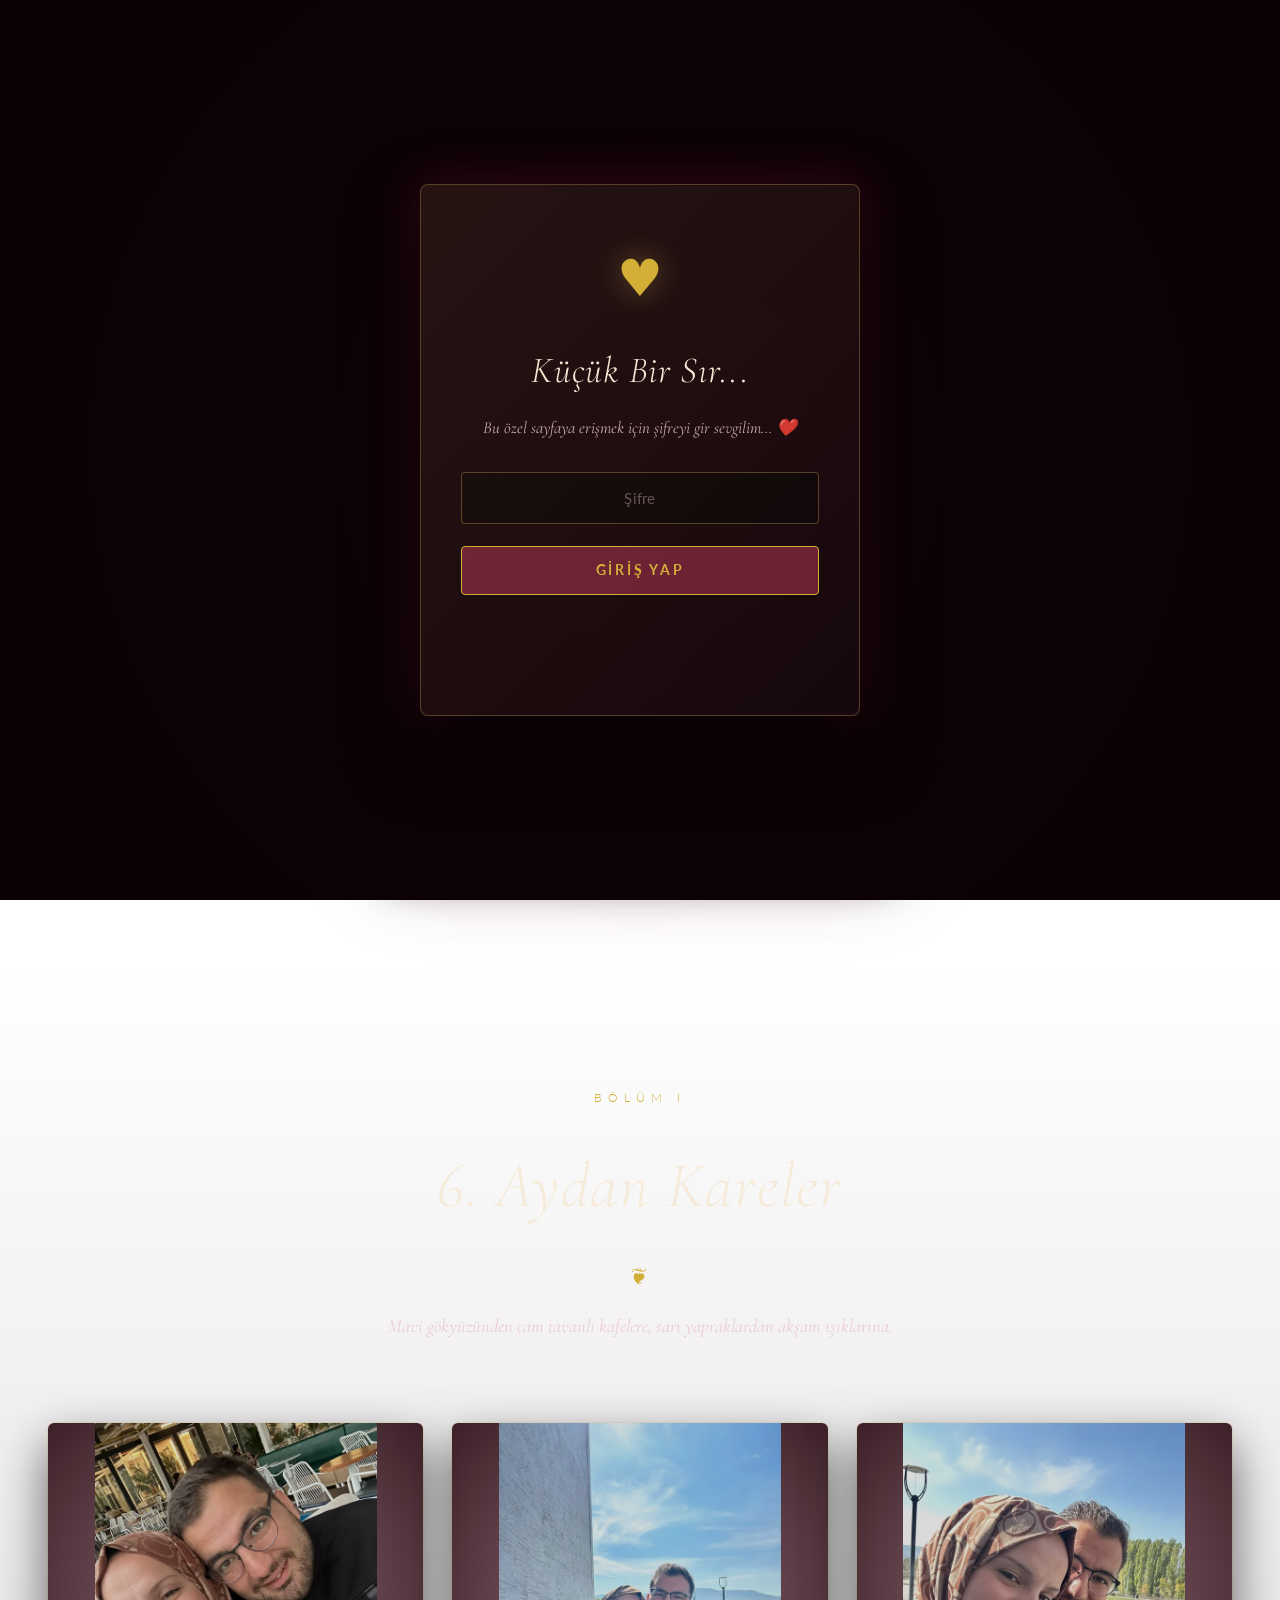
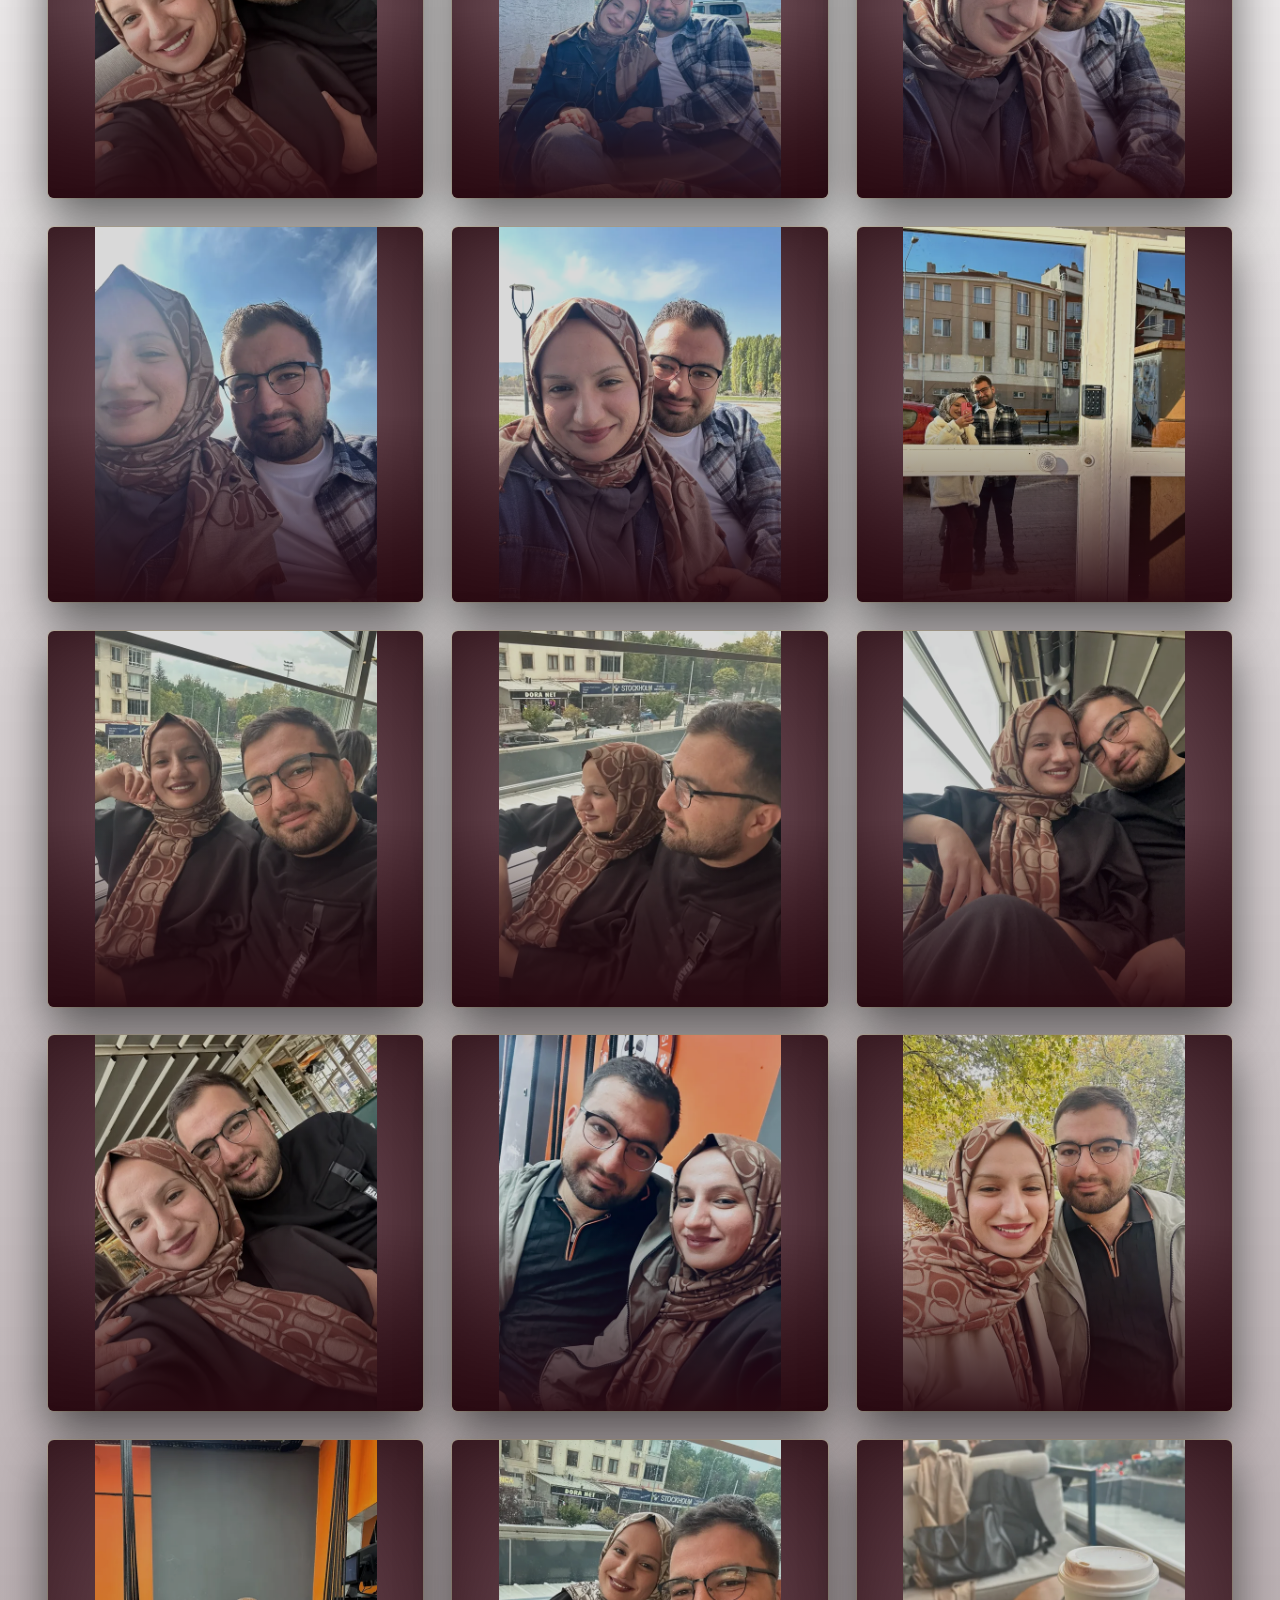
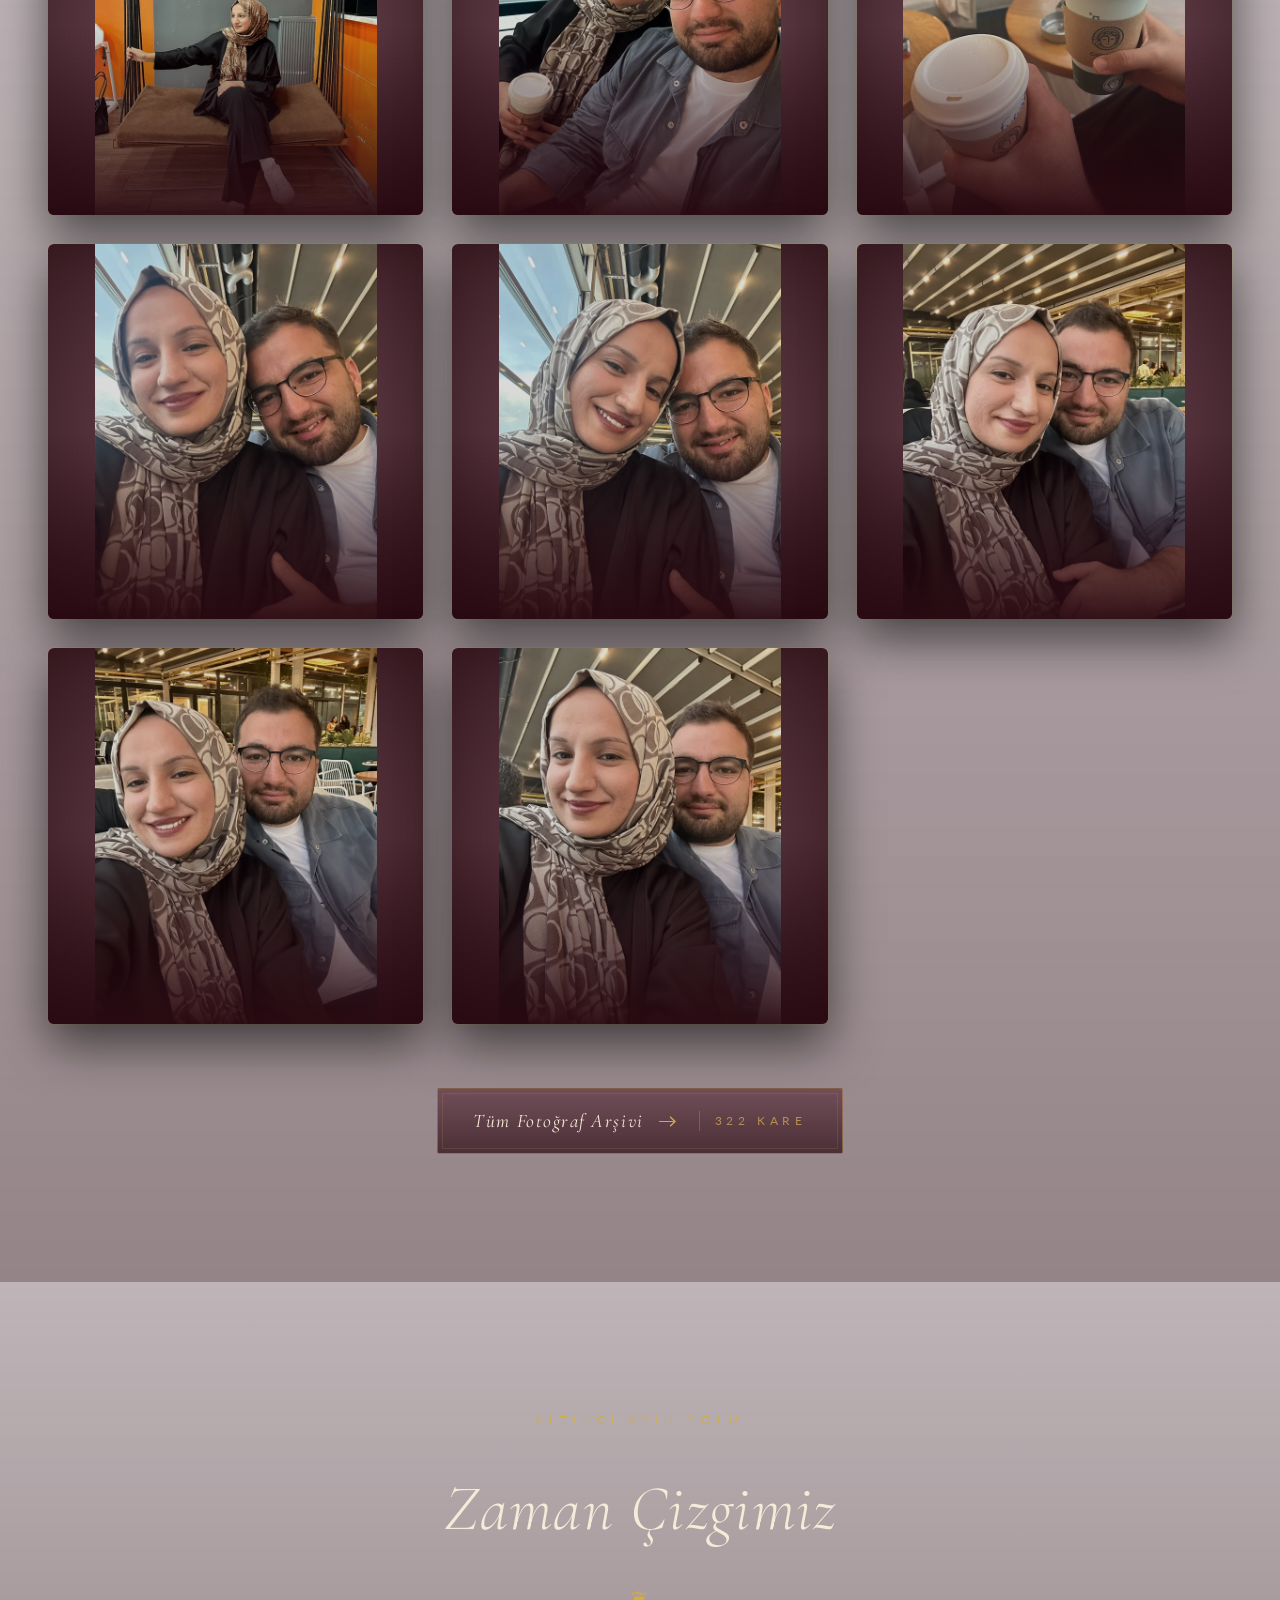
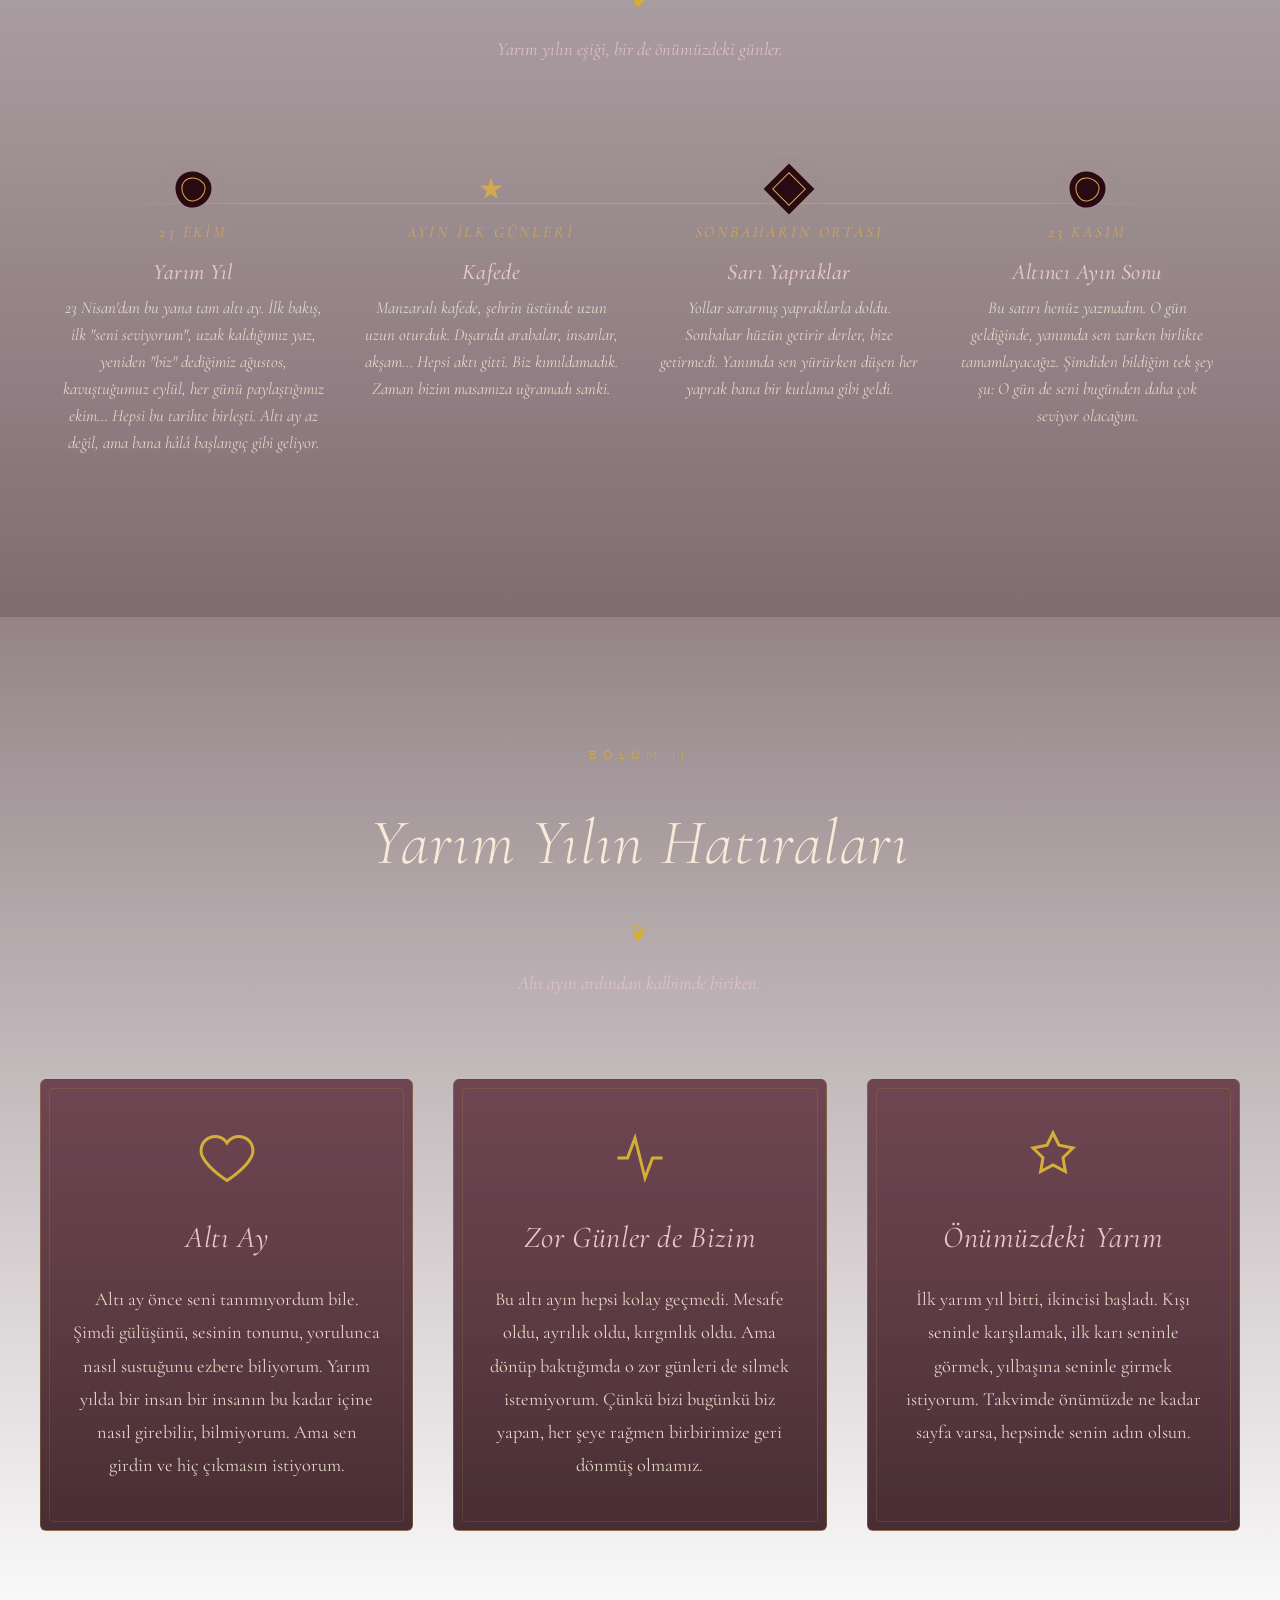
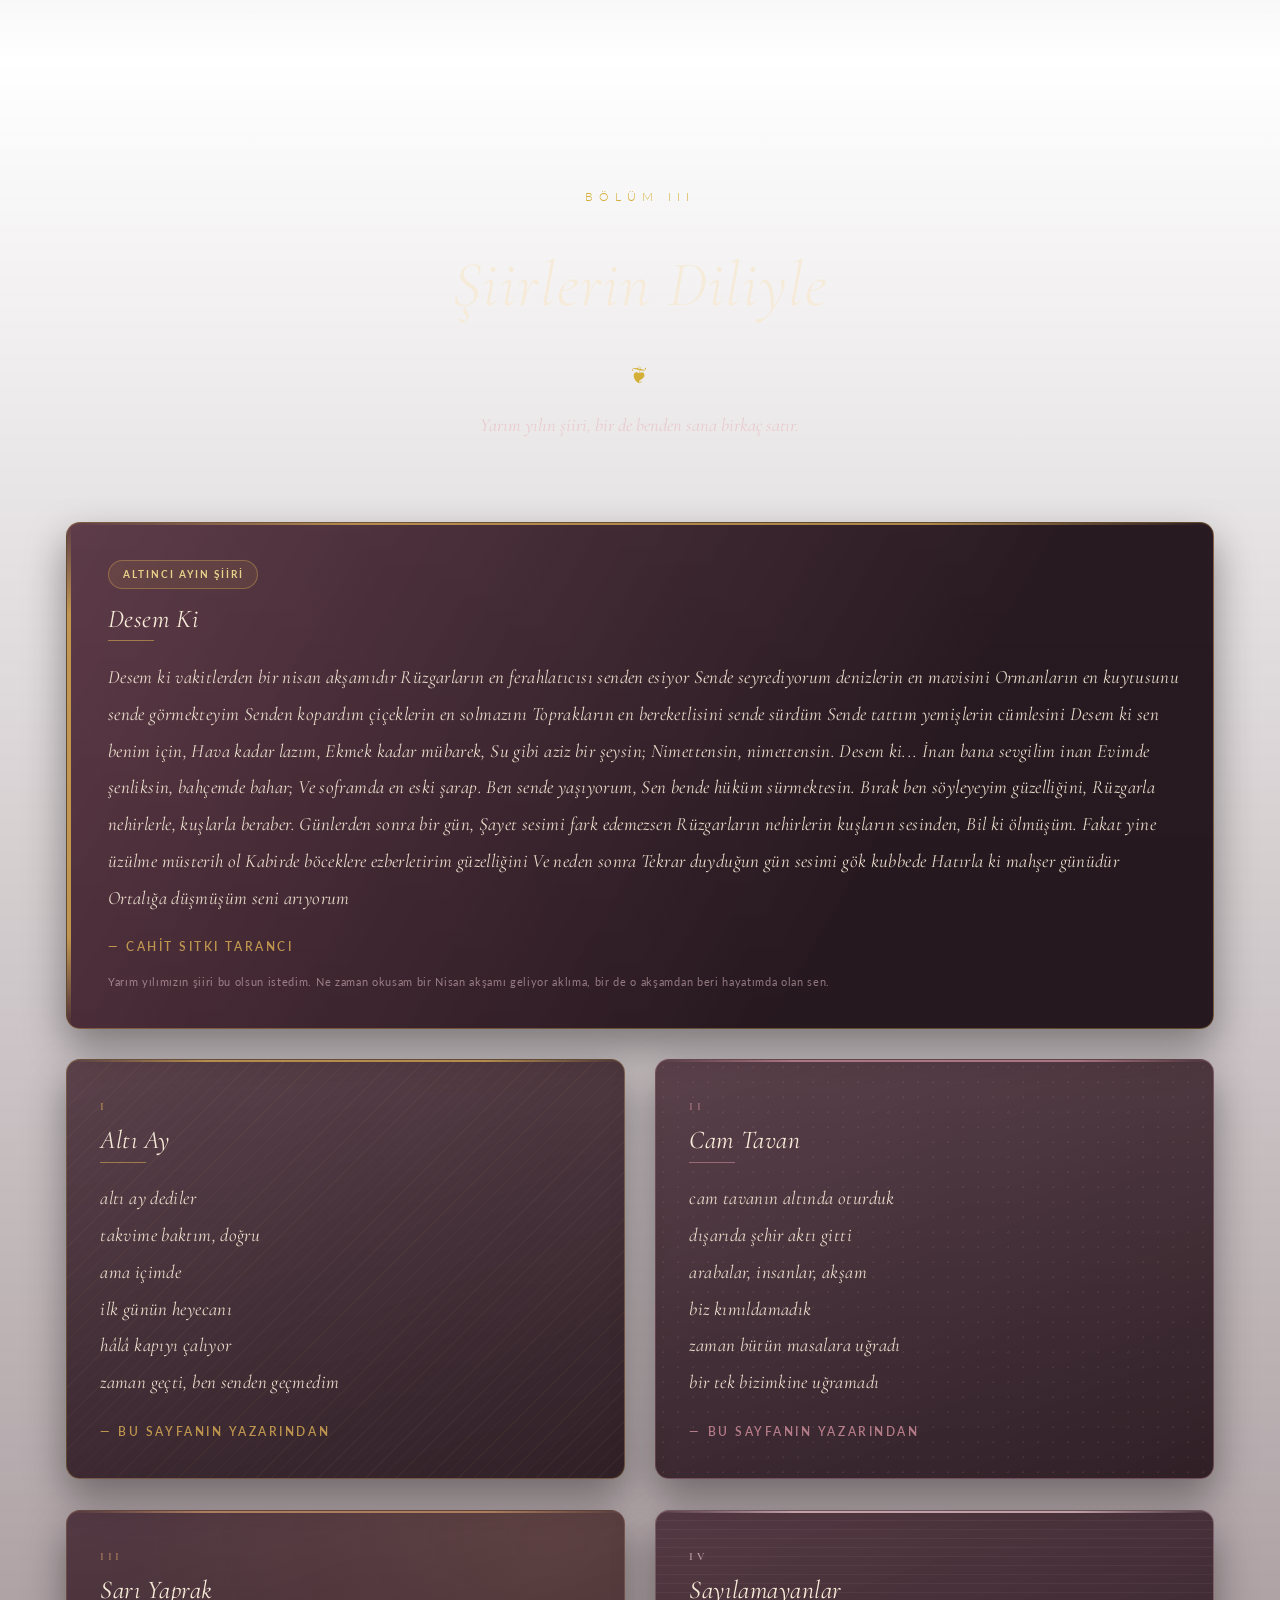
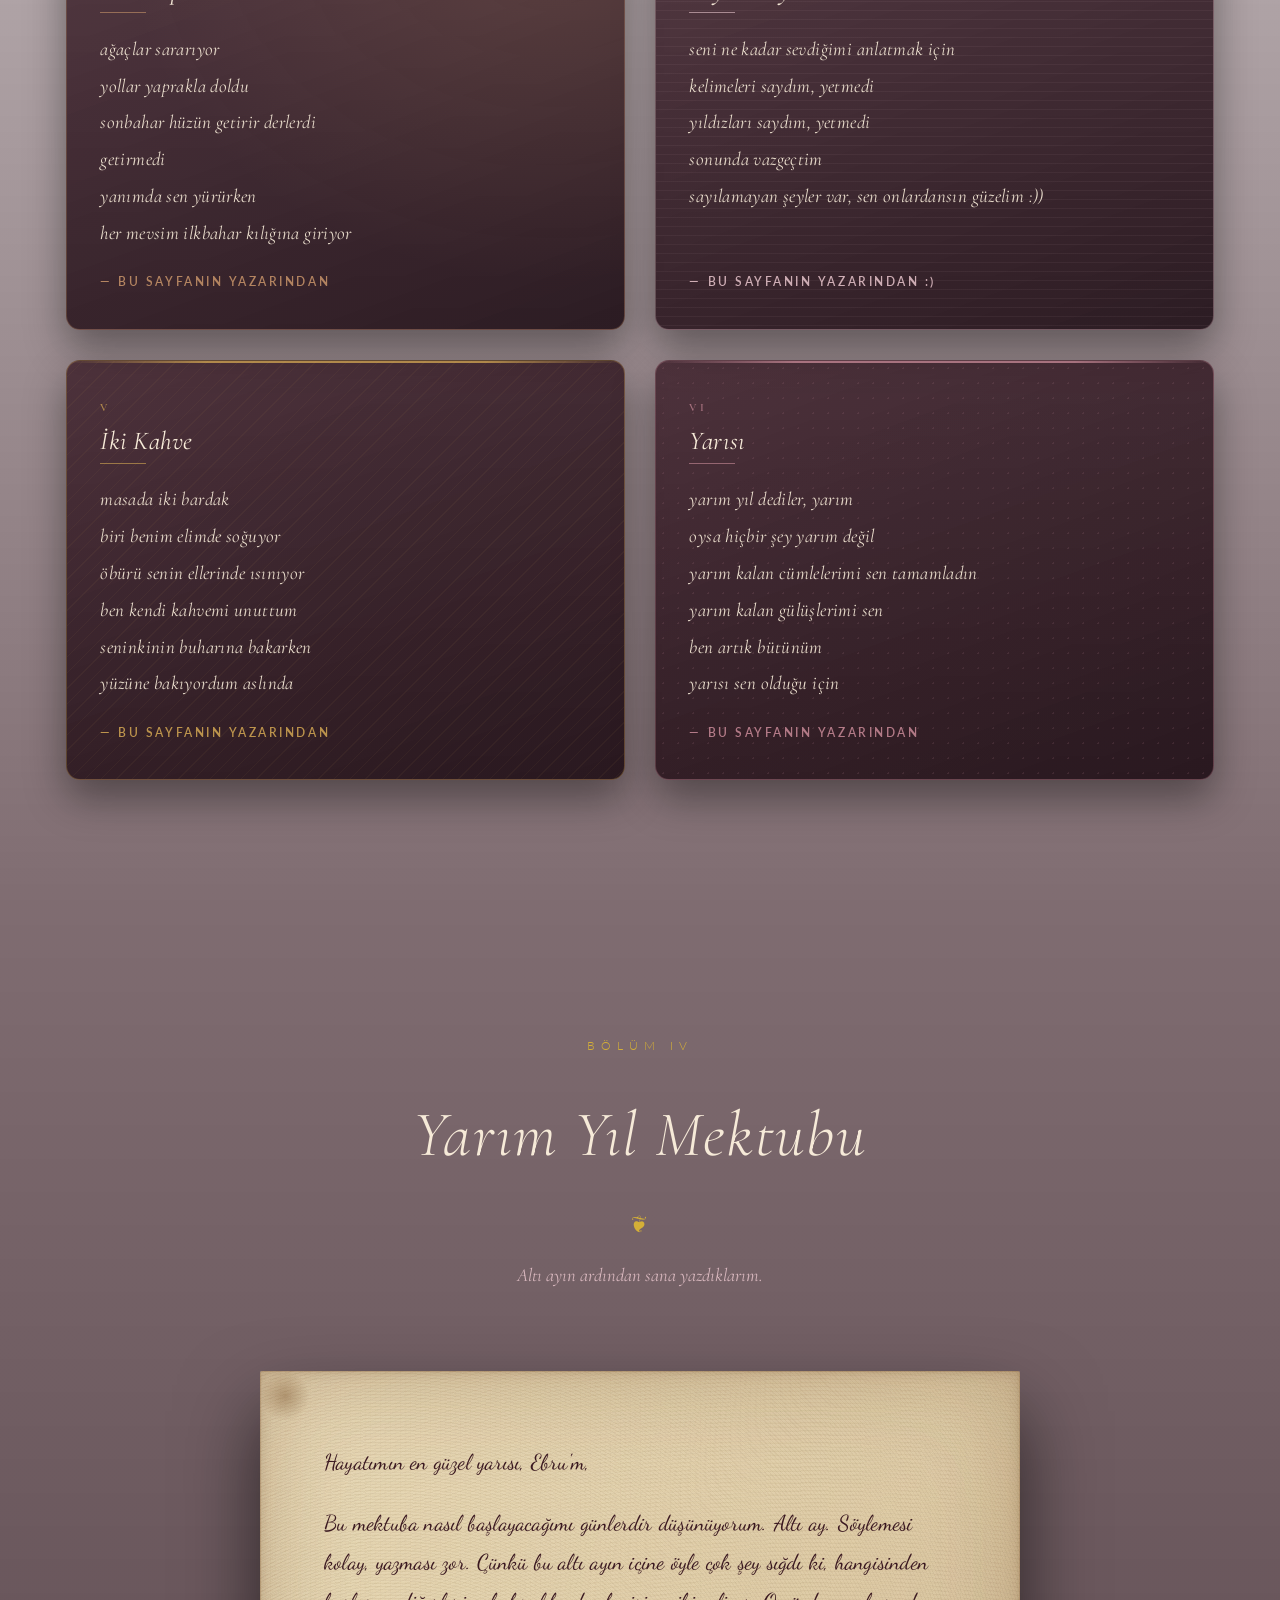
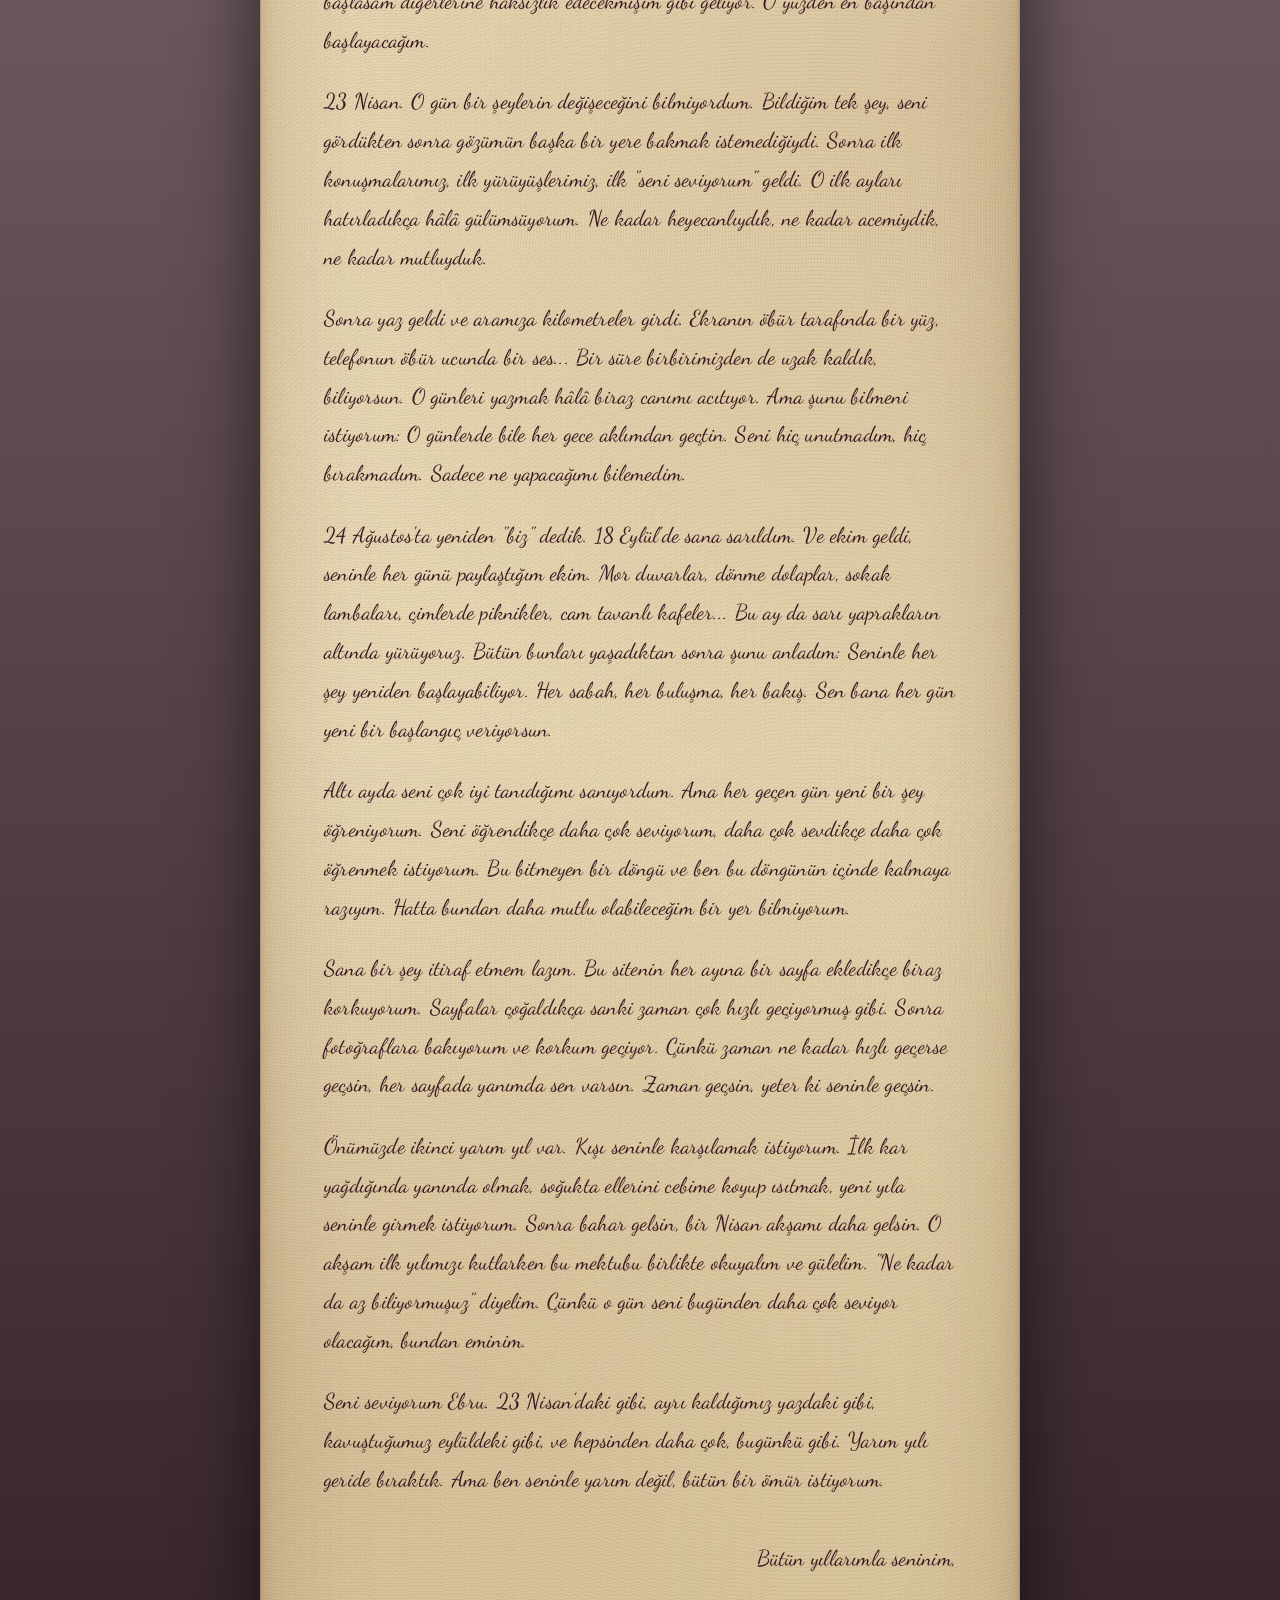
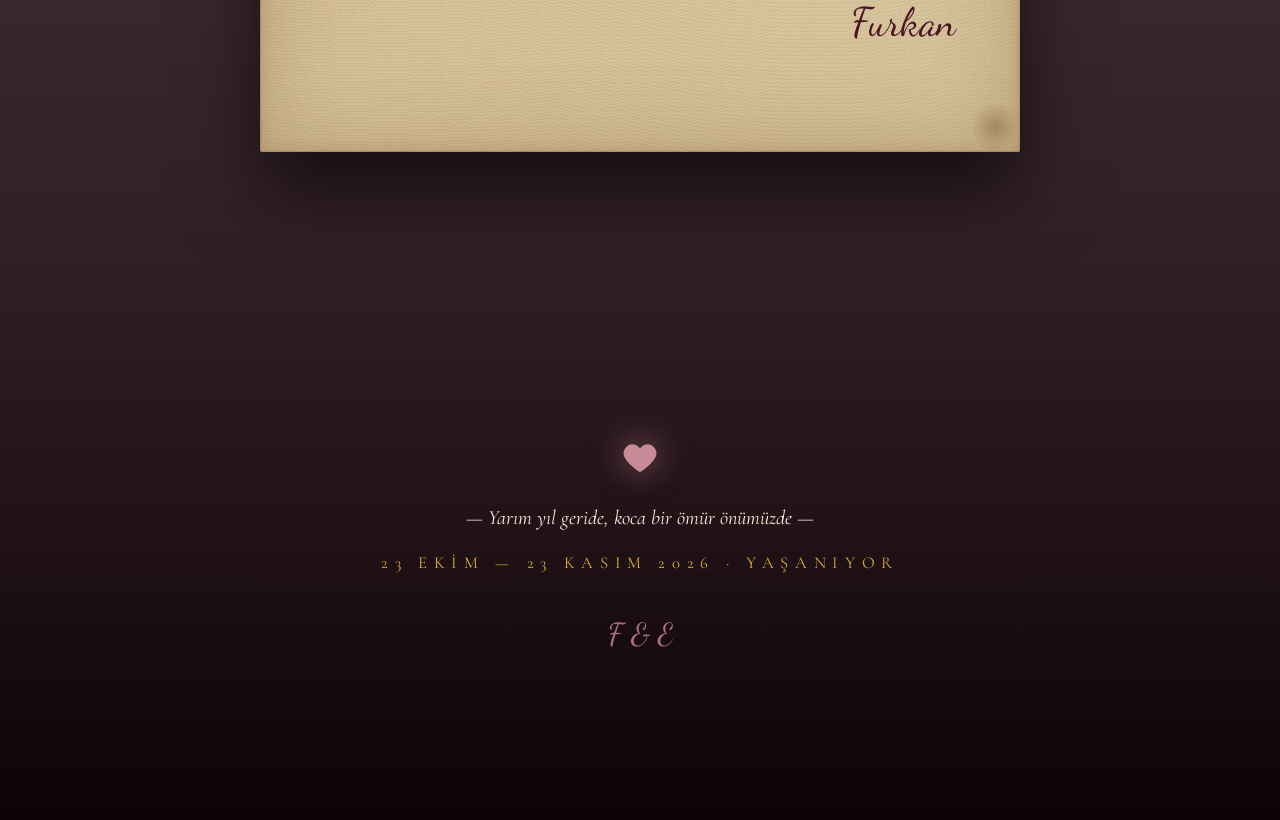
==== public/6-ay.html @ 13fffbf1 "Site guncellendi - 2026-10-25 16:05" ====
<!DOCTYPE html>
<html lang="tr">
<head>
  <meta charset="UTF-8" />
  <meta name="viewport" content="width=device-width, initial-scale=1.0, viewport-fit=cover" />
  <meta name="theme-color" content="#2a0a12" />
  <meta name="description" content="Ebru & Furkan — 6. Ay Günlüğümüz · Yarım Yıl" />
  <title>6. Ay — Ebru'ya</title>

  <meta property="og:type" content="website" />
  <meta property="og:title" content="6. Ay — Ebru için" />
  <meta property="og:description" content="23 Nisan'dan bu yana altı ay... Yarım yılımız ve altıncı ayımız." />
  <meta property="og:locale" content="tr_TR" />
  <meta property="og:site_name" content="6. Ay — Ebru'ya" />

  <link rel="icon" href="data:image/svg+xml,%3Csvg xmlns='http://www.w3.org/2000/svg' viewBox='0 0 24 24'%3E%3Cpath fill='%23c98a98' d='M12 21s-7-4.35-9.5-9A5.5 5.5 0 0 1 12 6a5.5 5.5 0 0 1 9.5 6c-2.5 4.65-9.5 9-9.5 9z'/%3E%3C/svg%3E" />

  <link rel="preconnect" href="https://fonts.googleapis.com" />
  <link rel="preconnect" href="https://fonts.gstatic.com" crossorigin />
  <link href="https://fonts.googleapis.com/css2?family=Cormorant+Garamond:ital,wght@0,300;0,400;0,500;0,600;0,700;1,300;1,400;1,500&family=Lato:wght@300;400;700&family=Dancing+Script:wght@500;700&display=swap" rel="stylesheet" />
  <link rel="stylesheet" href="style.css" />
</head>
<body>

  <!-- ============ SITE TOP NAVIGATION ============ -->
  <header class="site-header">
    <div class="site-nav-container">
      <a href="index.html" class="site-logo">
        Ebru <span class="heart-icon">♥</span> Furkan
      </a>

      <span class="site-counter" id="site-counter" hidden>
        <span class="site-counter-heart" aria-hidden="true">♥</span>
        <span class="site-counter-value"></span>
      </span>

      <nav class="site-nav" aria-label="Ana Menü">
        <a href="index.html" class="site-nav-link">Ana Sayfa</a>
        <a href="1-ay.html" class="site-nav-link">1. Ay</a>
        <a href="2-ay.html" class="site-nav-link">2. Ay</a>
        <a href="3-ay.html" class="site-nav-link">3. Ay</a>
        <a href="4-ay.html" class="site-nav-link">4. Ay</a>
        <a href="5-ay.html" class="site-nav-link">5. Ay</a>
        <a href="6-ay.html" class="site-nav-link active">6. Ay</a>
        <a href="anilar.html" class="site-nav-link badge-anilar">Anılar (322)</a>
      </nav>
    </div>
  </header>

  <!-- ============ PASSWORD ENTRY GATE ============ -->
  <div id="password-gate" class="password-gate" aria-modal="true" role="dialog">
    <div class="password-gate-bg" aria-hidden="true"></div>
    <div class="password-gate-overlay" aria-hidden="true"></div>
    <div class="password-box" id="password-box">
      <div class="password-heart">♥</div>
      <h2>Küçük Bir Sır...</h2>
      <p>Bu özel sayfaya erişmek için şifreyi gir sevgilim... ❤️</p>
      <form id="password-form" autocomplete="off">
        <input type="password" id="site-password" placeholder="Şifre" aria-label="Şifre" required />
        <button type="submit">Giriş Yap</button>
      </form>
      <p id="password-error" class="password-error" aria-live="polite"></p>
    </div>
  </div>

  <div id="heart-rain" aria-hidden="true"></div>

  <script>
    (function() {
      if (sessionStorage.getItem('ebru_auth') === 'true') {
        document.getElementById('password-gate').style.display = 'none';
      } else {
        document.body.classList.add('is-locked');
      }
    })();
  </script>

  <!-- ============ PAGE LOADER ============ -->
  <div id="loader" class="loader" role="status" aria-live="polite" aria-label="Sayfa yükleniyor">
    <svg class="loader-rose" viewBox="0 0 120 120" aria-hidden="true">
      <path class="loader-path loader-path--stem"  d="M60 110 C 60 92, 58 80, 60 66" />
      <path class="loader-path loader-path--leaf"  d="M60 84 C 50 80, 42 78, 38 86 C 44 90, 54 90, 60 84 Z" />
      <path class="loader-path loader-path--outer" d="M60 66 C 36 66, 30 46, 46 36 C 60 28, 80 34, 84 50 C 88 66, 74 78, 60 76 C 48 74, 42 66, 46 56 C 50 48, 60 46, 66 52 C 72 58, 70 66, 62 66" />
      <path class="loader-path loader-path--bud"   d="M58 60 C 54 56, 58 50, 64 54 C 68 58, 64 62, 58 60 Z" />
    </svg>
    <p class="loader-word">6. Ay</p>
  </div>

  <h1 class="visually-hidden">6. Ay — Ebru için altıncı ay günlüğü · Yarım Yıl</h1>

  <!-- GLOBAL FLOATING HEARTS -->
  <div id="hearts-global" aria-hidden="true">
    <span style="left:  4%; font-size: 1.10rem; color: rgba(212,168,83,0.12); --drift:  12px; animation-duration: 22s; animation-delay:  -3s;">♥</span>
    <span style="left: 12%; font-size: 1.55rem; color: rgba(139, 26,58,0.14); --drift:  18px; animation-duration: 19s; animation-delay:  -7s;">♥</span>
    <span style="left: 25%; font-size: 0.70rem; color: rgba(201,149,106,0.10); --drift: -12px; animation-duration: 21s; animation-delay: -15s;">♥</span>
    <span style="left: 38%; font-size: 1.80rem; color: rgba(201,149,106,0.10); --drift:  11px; animation-duration: 32s; animation-delay: -22s;">♥</span>
    <span style="left: 52%; font-size: 2.20rem; color: rgba(201,149,106,0.10); --drift:  13px; animation-duration: 38s; animation-delay:  -1s;">♥</span>
    <span style="left: 68%; font-size: 1.70rem; color: rgba(201,149,106,0.10); --drift:  12px; animation-duration: 33s; animation-delay:  -4s;">♥</span>
    <span style="left: 84%; font-size: 1.60rem; color: rgba(212,168,83,0.12); --drift:  13px; animation-duration: 31s; animation-delay: -16s;">♥</span>
    <span style="left: 95%; font-size: 1.50rem; color: rgba(201,149,106,0.10); --drift: -12px; animation-duration: 36s; animation-delay:  -7s;">♥</span>
  </div>

  <div class="petals" aria-hidden="true">
    <span class="petal"></span><span class="petal"></span><span class="petal"></span>
    <span class="petal"></span><span class="petal"></span><span class="petal"></span>
    <span class="petal"></span><span class="petal"></span><span class="petal"></span>
  </div>

  <div class="rose-petals" aria-hidden="true">
    <span class="rose"></span><span class="rose"></span><span class="rose"></span>
    <span class="rose"></span><span class="rose"></span>
  </div>

  <nav class="side-nav" aria-label="Bölümler">
    <a href="#hero" class="dot" data-label="Başlangıç"></a>
    <a href="#gallery" class="dot" data-label="Fotoğraflar"></a>
    <a href="#timeline" class="dot" data-label="Zaman Çizgisi"></a>
    <a href="#memories" class="dot" data-label="Hatıralar"></a>
    <a href="#poems" class="dot" data-label="Şiirler"></a>
    <a href="#letter" class="dot" data-label="Mektup"></a>
    <a href="#footer" class="dot" data-label="Son"></a>
  </nav>

  <!-- ============ HERO ============ -->
  <section id="hero" class="hero">
    <p class="hero-label">SEVGİLİ EBRU'YA · ALTINCI AY · YARIM YIL</p>

    <div class="hero-left">
      <p class="hero-romantic">
        Takvim altı ayı gösteriyor,<br />
        kalbim ise hâlâ ilk günü yaşıyor.
      </p>

      <div class="hero-counter">
        <span class="hero-counter-num">6</span><span class="hero-counter-unit">.Ay</span>
        <p class="hero-counter-sub">YARIM YIL</p>
      </div>

      <ul class="hero-stats">
        <li><span class="stat-icon" aria-hidden="true">♥</span> 23 Nisan → 23 Ekim · tam altı ay</li>
        <li><span class="stat-icon" aria-hidden="true">♥</span> Cam tavanlı kafede bitmeyen sohbetler</li>
        <li><span class="stat-icon" aria-hidden="true">♥</span> Sarı yaprakların altında aynı yolda</li>
        <li><span class="stat-icon" aria-hidden="true">♥</span> 23 Kasım'a kadar yazılacak daha çok sayfa</li>
      </ul>
    </div>

    <!-- Photo -->
    <div class="hero-photo-wrapper">
      <img src="images/photo-283.jpg" data-full="images/photo-283.jpg" alt="Furkan ve Ebru kafede sarılmış, başları birbirine yaslı" />
    </div>

    <div class="hero-right">
      <blockquote class="hero-note">
        23 Nisan'da hayatıma girdin. Üstünden tam altı ay geçti. Bu altı ayın içinde ilk heyecan da var,
        mesafe de, ayrılık da, yeniden buluşma da. Hepsini birlikte yaşadık ve hepsinin sonunda
        buradayız: yan yana, el ele, her zamankinden daha yakın. Yarım yıl dediğin, bir ömrün
        yalnızca ilk sayfası sevgilim.
      </blockquote>
      <br/>

      <p class="hero-oneliner">
        Yarım yılı seninle geride bıraktım.<br />
        Kalan bütün yılları da seninle yazmak istiyorum.
      </p>

      <hr class="hero-divider" aria-hidden="true" />

      <p class="hero-date">23 EKİM - 23 KASIM 2026 <span class="hero-date-star" aria-hidden="true">✦</span></p>
      <p class="month-complete-seal"><span aria-hidden="true">✦</span> Yaşanıyor · Yarım Yıl <span aria-hidden="true">✦</span></p>
    </div>
  </section>

  <!-- ============ GALLERY — photo-250 … photo-323 arasından seçmeler ============ -->
  <section id="gallery" class="section gallery">
    <header class="section-head reveal">
      <p class="overline">Bölüm I</p>
      <h2>6. Aydan Kareler</h2>
      <p class="section-sub">Mavi gökyüzünden cam tavanlı kafelere, sarı yapraklardan akşam ışıklarına.</p>
    </header>

    <div class="masonry">
      <figure class="tile reveal">
        <img loading="lazy" src="images/thumbs/photo-283.webp" data-full="images/photo-283.jpg" alt="Kafede sarılmış, başlar birbirine yaslı" />
        <figcaption>Başımı başına yasladım, kolum sana dolandı. Altı ay geçti ve ben sana hâlâ ilk günkü gibi, hiç bırakmayacakmış gibi sarılıyorum.</figcaption>
      </figure>

      <figure class="tile reveal">
        <img loading="lazy" src="images/thumbs/photo-262.webp" data-full="images/photo-262.jpg" alt="Mavi gökyüzü altında bankta yan yana, uzakta dağlar" />
        <figcaption>Masmavi bir gökyüzü, uzakta dağlar, bir bankta ikimiz. Elin dizimde dururken dünya o kadar sakindi ki, zaman durdu sandım.</figcaption>
      </figure>

      <figure class="tile reveal">
        <img loading="lazy" src="images/thumbs/photo-263.webp" data-full="images/photo-263.jpg" alt="Ebru kahverengi şalıyla Furkan'a yaslanmış" />
        <figcaption>Kahverengi şalın rüzgârda, yüzün yüzüme yakın. Güneş ikimizi de ısıtıyor ama asıl sıcaklık senin gülüşünden geliyor.</figcaption>
      </figure>

      <figure class="tile reveal">
        <img loading="lazy" src="images/thumbs/photo-270.webp" data-full="images/photo-270.jpg" alt="Gökyüzü fonunda selfie" />
        <figcaption>Gökyüzünü kadraja sığdırmaya çalıştım, sığmadı. Sonra fark ettim: Benim gökyüzüm zaten kadrajın köşesinde gülümsüyordu.</figcaption>
      </figure>

      <figure class="tile reveal">
        <img loading="lazy" src="images/thumbs/photo-284.webp" data-full="images/photo-284.jpg" alt="Ebru kameraya tatlı tatlı bakıyor, Furkan arkasında" />
        <figcaption>Bu bakış... Altı aydır görüyorum, yine de her seferinde kalbim aynı yerden tekliyor. Hiç alışmayacağım galiba, alışmak da istemiyorum.</figcaption>
      </figure>

      <figure class="tile reveal">
        <img loading="lazy" src="images/thumbs/photo-259.webp" data-full="images/photo-259.jpg" alt="Kapı camında ikisinin yansıması" />
        <figcaption>Kapının camında yansımamız. Sen telefonu tutuyorsun, ben de seni. Camdaki o iki insan, birbirini bulmuş olmanın mutluluğunu taşıyor.</figcaption>
      </figure>

      <figure class="tile reveal">
        <img loading="lazy" src="images/thumbs/photo-272.webp" data-full="images/photo-272.jpg" alt="Cam tavanlı kafede, Ebru elini başına koymuş" />
        <figcaption>Manzaralı kafede, şehrin üstünde. Elini başına koymuş bana bakıyorsun; ben de bu anın hiç bitmemesini diliyorum.</figcaption>
      </figure>

      <figure class="tile reveal">
        <img loading="lazy" src="images/thumbs/photo-276.webp" data-full="images/photo-276.jpg" alt="İkisi de aynı yöne, dışarıya bakıyor" />
        <figcaption>İkimiz de aynı yöne bakıyoruz. Yarım yılda öğrendiğim en güzel şey bu oldu: Seninle aynı yöne bakmak.</figcaption>
      </figure>

      <figure class="tile reveal">
        <img loading="lazy" src="images/thumbs/photo-279.webp" data-full="images/photo-279.jpg" alt="Başlar birbirine dayalı, kafede oturuyorlar" />
        <figcaption>Başlarımız birbirine dayalı, dizlerimiz birbirine değiyor. Dışarıda gün akıp gidiyor, biz bu köşede kendi zamanımızı yaşıyoruz.</figcaption>
      </figure>

      <figure class="tile reveal">
        <img loading="lazy" src="images/thumbs/photo-285.webp" data-full="images/photo-285.jpg" alt="Furkan'ın kolu Ebru'nun omzunda" />
        <figcaption>Kolum omzunda, yüzün yüzümün yanında. Bu kadar yakınken bile seni özlemeyi nasıl başarıyorum, hâlâ çözemedim.</figcaption>
      </figure>

      <figure class="tile reveal">
        <img loading="lazy" src="images/thumbs/photo-287.webp" data-full="images/photo-287.jpg" alt="Turuncu duvarın önünde selfie" />
        <figcaption>Turuncu duvarın önünde, gözlerin kısılmış gülüyorsun. Duvar bu kadar canlı olmasa da olurdu; sen tek başına bütün renkleri taşıyorsun.</figcaption>
      </figure>

      <figure class="tile reveal">
        <img loading="lazy" src="images/thumbs/photo-297.webp" data-full="images/photo-297.jpg" alt="Sararmış yaprakların altında yan yana" />
        <figcaption>Sarı yapraklar, sonbahar yolu ve yanımda sen. Ağaçlar yapraklarını bırakıyor, ben ise sana her gün biraz daha sıkı tutunuyorum.</figcaption>
      </figure>

      <figure class="tile reveal">
        <img loading="lazy" src="images/thumbs/photo-299.webp" data-full="images/photo-299.jpg" alt="Ebru salıncakta poz veriyor" />
        <figcaption>Salıncakta poz veren kraliçem :) Salıncağın yarısı boştu, bu fotoğrafı çeker çekmez o boşluğu doldurmaya koştum :)))</figcaption>
      </figure>

      <figure class="tile reveal">
        <img loading="lazy" src="images/thumbs/photo-302.webp" data-full="images/photo-302.jpg" alt="Kafede, Ebru'nun elinde kahve" />
        <figcaption>Elinde kahven, gözlerinde o huzur. Arkada şehir akıp gidiyor; bizim masamızda ise her şey olması gereken yerde.</figcaption>
      </figure>

      <figure class="tile reveal">
        <img loading="lazy" src="images/thumbs/photo-305.webp" data-full="images/photo-305.jpg" alt="İki kahve bardağı, iki el" />
        <figcaption>İki kahve, iki el. Yüzlerimiz kadrajda yok ama bu fotoğraf da bizim. Bazen aşk, aynı masaya konmuş iki bardak kadar sade.</figcaption>
      </figure>

      <figure class="tile reveal">
        <img loading="lazy" src="images/thumbs/photo-300.webp" data-full="images/photo-300.jpg" alt="Yanak yanağa gülümsüyorlar" />
        <figcaption>Kolum koluna dolanmış, gülüşlerimiz aynı karede. Altı ayın sonunda bile bu kadar mutlu olabilmek şans değil; sensin.</figcaption>
      </figure>

      <figure class="tile reveal">
        <img loading="lazy" src="images/thumbs/photo-307.webp" data-full="images/photo-307.jpg" alt="Ebru kocaman gülümsüyor, Furkan yanında" />
        <figcaption>Bu gülümsemeyi saklayabileceğim bir kutu olsaydı, her sabah açıp bakardım. Şimdilik bu fotoğraf yetiyor, bir de her gün gerçeğini görmek.</figcaption>
      </figure>

      <figure class="tile reveal">
        <img loading="lazy" src="images/thumbs/photo-312.webp" data-full="images/photo-312.jpg" alt="Akşam ışıklarında kafede yan yana" />
        <figcaption>Akşam ışıkları yanmış, kafe kalabalık, etraf gürültülü. Ama bu karede duyduğum tek şey senin yanımdaki sakin nefesin.</figcaption>
      </figure>

      <figure class="tile reveal">
        <img loading="lazy" src="images/thumbs/photo-313.webp" data-full="images/photo-313.jpg" alt="Ebru gülümsüyor, Furkan yanında" />
        <figcaption>Gözlerin gülüyor, ben de sana gülüyorum. İnsanın kalbinin de bir evi olurmuş; benimki bu fotoğrafta, tam senin yanında.</figcaption>
      </figure>

      <figure class="tile reveal">
        <img loading="lazy" src="images/thumbs/photo-317.webp" data-full="images/photo-317.jpg" alt="Akşamın son karesi, yan yana" />
        <figcaption>Akşamın son karesi. Biraz yorgunuz, biraz uykuluyuz ama yan yanayız. Günün en güzel hâli bu, ömrün en güzel hâli de bu olsun.</figcaption>
      </figure>
    </div>

    <div class="gallery-more reveal">
      <a class="more-link" href="anilar.html" aria-label="Tüm anıları gör">
        <span>Tüm Fotoğraf Arşivi</span>
        <span class="more-arrow" aria-hidden="true">→</span>
        <span class="more-count">322 kare</span>
      </a>
    </div>
  </section>

  <!-- ============ TIMELINE ============ -->
  <section id="timeline" class="section timeline">
    <header class="section-head reveal">
      <p class="overline">Altıncı Ayın Yolu</p>
      <h2>Zaman Çizgimiz</h2>
      <p class="section-sub">Yarım yılın eşiği, bir de önümüzdeki günler.</p>
    </header>

    <ol class="timeline-track">
      <li class="milestone reveal">
        <span class="milestone-icon milestone-icon--heart" aria-hidden="true"></span>
        <p class="milestone-date">23 Ekim</p>
        <h3 class="milestone-title">Yarım Yıl</h3>
        <p class="milestone-desc">
          23 Nisan'dan bu yana tam altı ay. İlk bakış, ilk "seni seviyorum", uzak kaldığımız yaz,
          yeniden "biz" dediğimiz ağustos, kavuştuğumuz eylül, her günü paylaştığımız ekim...
          Hepsi bu tarihte birleşti. Altı ay az değil, ama bana hâlâ başlangıç gibi geliyor.
        </p>
      </li>

      <li class="milestone reveal">
        <span class="milestone-icon milestone-icon--star" aria-hidden="true"></span>
        <p class="milestone-date">Ayın İlk Günleri</p>
        <h3 class="milestone-title">Kafede</h3>
        <p class="milestone-desc">
          Manzaralı kafede, şehrin üstünde uzun uzun oturduk. Dışarıda arabalar, insanlar,
          akşam... Hepsi aktı gitti. Biz kımıldamadık. Zaman bizim masamıza uğramadı sanki.
        </p>
      </li>

      <li class="milestone reveal">
        <span class="milestone-icon milestone-icon--diamond" aria-hidden="true"></span>
        <p class="milestone-date">Sonbaharın Ortası</p>
        <h3 class="milestone-title">Sarı Yapraklar</h3>
        <p class="milestone-desc">
          Yollar sararmış yapraklarla doldu. Sonbahar hüzün getirir derler, bize getirmedi.
          Yanımda sen yürürken düşen her yaprak bana bir kutlama gibi geldi.
        </p>
      </li>

      <li class="milestone reveal">
        <span class="milestone-icon milestone-icon--heart" aria-hidden="true"></span>
        <p class="milestone-date">23 Kasım</p>
        <h3 class="milestone-title">Altıncı Ayın Sonu</h3>
        <p class="milestone-desc">
          Bu satırı henüz yazmadım. O gün geldiğinde, yanımda sen varken birlikte tamamlayacağız.
          Şimdiden bildiğim tek şey şu: O gün de seni bugünden daha çok seviyor olacağım.
        </p>
      </li>
    </ol>
  </section>

  <!-- ============ MEMORIES ============ -->
  <section id="memories" class="section memories">
    <header class="section-head reveal">
      <p class="overline">Bölüm II</p>
      <h2>Yarım Yılın Hatıraları</h2>
      <p class="section-sub">Altı ayın ardından kalbimde biriken.</p>
    </header>

    <div class="cards">
      <article class="card reveal">
        <div class="card-icon" aria-hidden="true">
          <svg viewBox="0 0 24 24" fill="none" stroke="currentColor" stroke-width="1.2">
            <path d="M12 21s-7-4.35-9.5-9A5.5 5.5 0 0 1 12 6a5.5 5.5 0 0 1 9.5 6c-2.5 4.65-9.5 9-9.5 9z" />
          </svg>
        </div>
        <h3>Altı Ay</h3>
        <p>
          Altı ay önce seni tanımıyordum bile. Şimdi gülüşünü, sesinin tonunu, yorulunca nasıl
          sustuğunu ezbere biliyorum. Yarım yılda bir insan bir insanın bu kadar içine nasıl
          girebilir, bilmiyorum. Ama sen girdin ve hiç çıkmasın istiyorum.
        </p>
      </article>

      <article class="card reveal">
        <div class="card-icon" aria-hidden="true">
          <svg viewBox="0 0 24 24" fill="none" stroke="currentColor" stroke-width="1.2">
            <path d="M3 12h4l3-8 4 16 3-8h4" />
          </svg>
        </div>
        <h3>Zor Günler de Bizim</h3>
        <p>
          Bu altı ayın hepsi kolay geçmedi. Mesafe oldu, ayrılık oldu, kırgınlık oldu.
          Ama dönüp baktığımda o zor günleri de silmek istemiyorum. Çünkü bizi bugünkü biz yapan,
          her şeye rağmen birbirimize geri dönmüş olmamız.
        </p>
      </article>

      <article class="card reveal">
        <div class="card-icon" aria-hidden="true">
          <svg viewBox="0 0 24 24" fill="none" stroke="currentColor" stroke-width="1.2">
            <path d="M12 2l2.39 4.84L20 8l-4 3.9.94 5.5L12 14.77 7.06 17.4 8 11.9 4 8l5.61-1.16L12 2z" />
          </svg>
        </div>
        <h3>Önümüzdeki Yarım</h3>
        <p>
          İlk yarım yıl bitti, ikincisi başladı. Kışı seninle karşılamak, ilk karı seninle görmek,
          yılbaşına seninle girmek istiyorum. Takvimde önümüzde ne kadar sayfa varsa,
          hepsinde senin adın olsun.
        </p>
      </article>
    </div>
  </section>

  <!-- ============ POEMS ============ -->
  <section id="poems" class="section poems">
    <header class="section-head reveal">
      <p class="overline">Bölüm III</p>
      <h2>Şiirlerin Diliyle</h2>
      <p class="section-sub">Yarım yılın şiiri, bir de benden sana birkaç satır.</p>
    </header>

    <div class="poem-grid">

      <article class="poem-card poem-card--serial reveal">
        <span class="poem-serial-badge">Altıncı Ayın Şiiri</span>
        <h3 class="poem-title">Desem Ki</h3>
        <hr class="poem-rule" />
        <p class="poem-text">
            Desem ki vakitlerden bir nisan akşamıdır
            Rüzgarların en ferahlatıcısı senden esiyor
            Sende seyrediyorum denizlerin en mavisini
            Ormanların en kuytusunu sende görmekteyim
            Senden kopardım çiçeklerin en solmazını
            Toprakların en bereketlisini sende sürdüm
            Sende tattım yemişlerin cümlesini
            Desem ki sen benim için,
            Hava kadar lazım,
            Ekmek kadar mübarek,
            Su gibi aziz bir şeysin;
            Nimettensin, nimettensin.
            Desem ki...
            İnan bana sevgilim inan
            Evimde şenliksin, bahçemde bahar;
            Ve soframda en eski şarap.
            Ben sende yaşıyorum,
            Sen bende hüküm sürmektesin.
            Bırak ben söyleyeyim güzelliğini,
            Rüzgarla nehirlerle, kuşlarla beraber.
            Günlerden sonra bir gün,
            Şayet sesimi fark edemezsen
            Rüzgarların nehirlerin kuşların sesinden,
            Bil ki ölmüşüm.
            Fakat yine üzülme müsterih ol
            Kabirde böceklere ezberletirim güzelliğini
            Ve neden sonra
            Tekrar duyduğun gün sesimi gök kubbede
            Hatırla ki mahşer günüdür
            Ortalığa düşmüşüm seni arıyorum
        </p>
        <cite class="poem-by">— Cahit Sıtkı Tarancı</cite>
        <p class="poem-serial-note">Yarım yılımızın şiiri bu olsun istedim. Ne zaman okusam bir Nisan akşamı geliyor aklıma, bir de o akşamdan beri hayatımda olan sen.</p>
      </article>

      <article class="poem-card poem-card--t1 reveal">
        <p class="poem-num">I</p>
        <h3 class="poem-title">Altı Ay</h3>
        <hr class="poem-rule" />
        <p class="poem-text">
          altı ay dediler<br />
          takvime baktım, doğru<br />
          ama içimde<br />
          ilk günün heyecanı<br />
          hâlâ kapıyı çalıyor<br />
          zaman geçti, ben senden geçmedim
        </p>
        <cite class="poem-by">— bu sayfanın yazarından</cite>
      </article>

      <article class="poem-card poem-card--t2 reveal">
        <p class="poem-num">II</p>
        <h3 class="poem-title">Cam Tavan</h3>
        <hr class="poem-rule" />
        <p class="poem-text">
          cam tavanın altında oturduk<br />
          dışarıda şehir aktı gitti<br />
          arabalar, insanlar, akşam<br />
          biz kımıldamadık<br />
          zaman bütün masalara uğradı<br />
          bir tek bizimkine uğramadı
        </p>
        <cite class="poem-by">— bu sayfanın yazarından</cite>
      </article>

      <article class="poem-card poem-card--t3 reveal">
        <p class="poem-num">III</p>
        <h3 class="poem-title">Sarı Yaprak</h3>
        <hr class="poem-rule" />
        <p class="poem-text">
          ağaçlar sararıyor<br />
          yollar yaprakla doldu<br />
          sonbahar hüzün getirir derlerdi<br />
          getirmedi<br />
          yanımda sen yürürken<br />
          her mevsim ilkbahar kılığına giriyor
        </p>
        <cite class="poem-by">— bu sayfanın yazarından</cite>
      </article>

      <article class="poem-card poem-card--t4 reveal">
        <p class="poem-num">IV</p>
        <h3 class="poem-title">Sayılamayanlar</h3>
        <hr class="poem-rule" />
        <p class="poem-text">
          seni ne kadar sevdiğimi anlatmak için<br />
          kelimeleri saydım, yetmedi<br />
          yıldızları saydım, yetmedi<br />
          sonunda vazgeçtim<br />
          sayılamayan şeyler var, sen onlardansın güzelim :))
        </p>
        <cite class="poem-by">— bu sayfanın yazarından :)</cite>
      </article>

      <article class="poem-card poem-card--t1 reveal">
        <p class="poem-num">V</p>
        <h3 class="poem-title">İki Kahve</h3>
        <hr class="poem-rule" />
        <p class="poem-text">
          masada iki bardak<br />
          biri benim elimde soğuyor<br />
          öbürü senin ellerinde ısınıyor<br />
          ben kendi kahvemi unuttum<br />
          seninkinin buharına bakarken<br />
          yüzüne bakıyordum aslında
        </p>
        <cite class="poem-by">— bu sayfanın yazarından</cite>
      </article>

      <article class="poem-card poem-card--t2 reveal">
        <p class="poem-num">VI</p>
        <h3 class="poem-title">Yarısı</h3>
        <hr class="poem-rule" />
        <p class="poem-text">
          yarım yıl dediler, yarım<br />
          oysa hiçbir şey yarım değil<br />
          yarım kalan cümlelerimi sen tamamladın<br />
          yarım kalan gülüşlerimi sen<br />
          ben artık bütünüm<br />
          yarısı sen olduğu için
        </p>
        <cite class="poem-by">— bu sayfanın yazarından</cite>
      </article>

    </div>
  </section>

  <!-- ============ LETTER ============ -->
  <section id="letter" class="section letter">
    <header class="section-head reveal">
      <p class="overline">Bölüm IV</p>
      <h2>Yarım Yıl Mektubu</h2>
      <p class="section-sub">Altı ayın ardından sana yazdıklarım.</p>
    </header>

    <article class="paper reveal">
      <div class="paper-inner">
        <p class="salutation">Hayatımın en güzel yarısı, Ebru'm,</p>

        <p>
          Bu mektuba nasıl başlayacağımı günlerdir düşünüyorum. Altı ay. Söylemesi kolay, yazması zor. Çünkü bu altı ayın içine öyle çok şey sığdı ki, hangisinden başlasam diğerlerine haksızlık edecekmişim gibi geliyor. O yüzden en başından başlayacağım.
        </p>

        <p>
          23 Nisan. O gün bir şeylerin değişeceğini bilmiyordum. Bildiğim tek şey, seni gördükten sonra gözümün başka bir yere bakmak istemediğiydi. Sonra ilk konuşmalarımız, ilk yürüyüşlerimiz, ilk "seni seviyorum" geldi. O ilk ayları hatırladıkça hâlâ gülümsüyorum. Ne kadar heyecanlıydık, ne kadar acemiydik, ne kadar mutluyduk.
        </p>

        <p>
          Sonra yaz geldi ve aramıza kilometreler girdi. Ekranın öbür tarafında bir yüz, telefonun öbür ucunda bir ses... Bir süre birbirimizden de uzak kaldık, biliyorsun. O günleri yazmak hâlâ biraz canımı acıtıyor. Ama şunu bilmeni istiyorum: O günlerde bile her gece aklımdan geçtin. Seni hiç unutmadım, hiç bırakmadım. Sadece ne yapacağımı bilemedim.
        </p>

        <p>
          24 Ağustos'ta yeniden "biz" dedik. 18 Eylül'de sana sarıldım. Ve ekim geldi, seninle her günü paylaştığım ekim. Mor duvarlar, dönme dolaplar, sokak lambaları, çimlerde piknikler, cam tavanlı kafeler... Bu ay da sarı yaprakların altında yürüyoruz. Bütün bunları yaşadıktan sonra şunu anladım: Seninle her şey yeniden başlayabiliyor. Her sabah, her buluşma, her bakış. Sen bana her gün yeni bir başlangıç veriyorsun.
        </p>

        <p>
          Altı ayda seni çok iyi tanıdığımı sanıyordum. Ama her geçen gün yeni bir şey öğreniyorum. Seni öğrendikçe daha çok seviyorum, daha çok sevdikçe daha çok öğrenmek istiyorum. Bu bitmeyen bir döngü ve ben bu döngünün içinde kalmaya razıyım. Hatta bundan daha mutlu olabileceğim bir yer bilmiyorum.
        </p>

        <p>
          Sana bir şey itiraf etmem lazım. Bu sitenin her ayına bir sayfa ekledikçe biraz korkuyorum. Sayfalar çoğaldıkça sanki zaman çok hızlı geçiyormuş gibi. Sonra fotoğraflara bakıyorum ve korkum geçiyor. Çünkü zaman ne kadar hızlı geçerse geçsin, her sayfada yanımda sen varsın. Zaman geçsin, yeter ki seninle geçsin.
        </p>

        <p>
          Önümüzde ikinci yarım yıl var. Kışı seninle karşılamak istiyorum. İlk kar yağdığında yanında olmak, soğukta ellerini cebime koyup ısıtmak, yeni yıla seninle girmek istiyorum. Sonra bahar gelsin, bir Nisan akşamı daha gelsin. O akşam ilk yılımızı kutlarken bu mektubu birlikte okuyalım ve gülelim. "Ne kadar da az biliyormuşuz" diyelim. Çünkü o gün seni bugünden daha çok seviyor olacağım, bundan eminim.
        </p>

        <p>
          Seni seviyorum Ebru. 23 Nisan'daki gibi, ayrı kaldığımız yazdaki gibi, kavuştuğumuz eylüldeki gibi, ve hepsinden daha çok, bugünkü gibi. Yarım yılı geride bıraktık. Ama ben seninle yarım değil, bütün bir ömür istiyorum.
        </p>

        <p class="signoff">
          Bütün yıllarımla seninim,<br />
          <span class="signature">Furkan</span>
        </p>
      </div>
    </article>
  </section>

  <!-- ============ FOOTER ============ -->
  <footer id="footer" class="section footer">
    <div class="footer-inner reveal">
      <div class="heart" aria-hidden="true">
        <svg viewBox="0 0 24 24" fill="currentColor">
          <path d="M12 21s-7-4.35-9.5-9A5.5 5.5 0 0 1 12 6a5.5 5.5 0 0 1 9.5 6c-2.5 4.65-9.5 9-9.5 9z" />
        </svg>
      </div>
      <p class="footer-line">— Yarım yıl geride, koca bir ömür önümüzde —</p>
      <p class="footer-date">23 Ekim — 23 Kasım 2026 · Yaşanıyor</p>
      <p class="footer-tiny">F &amp; E</p>
    </div>
  </footer>

  <div class="gallery-modal" id="gallery-modal" aria-hidden="true" role="dialog" aria-label="Fotoğraf büyük görünüm">
    <button class="gallery-modal-close" id="gallery-modal-close" aria-label="Kapat">&times;</button>
    <div class="gallery-modal-content">
      <img src="" alt="" id="gallery-modal-img" />
      <p class="gallery-modal-quote" id="gallery-modal-quote"></p>
    </div>
  </div>

  <script src="script.js"></script>
</body>
</html>
---- public/style.css ----
/* ============================================
   BİR AY — Ebru'ya
   Dark romantic luxury stylesheet
   ============================================ */

:root {
  --burgundy-deep: #2a0a12;
  --burgundy: #4a1424;
  --burgundy-soft: #6b1f33;
  --rose-dusty: #c98a98;
  --rose-pale: #e8c5cc;
  --cream: #f6ead8;
  --cream-soft: #efe4d0;
  --gold: #d4af37;
  --gold-soft: #b8932e;
  --gold-pale: #e8d28a;
  --ink: #2b1014;
  --paper: #f3e7c9;
  --paper-shadow: #d9c79f;

  /* Extended palette */
  --color-bg: #0d0608;
  --color-surface: #1a0c10;
  --color-primary: #8b1a3a;
  --color-accent: #c9956a;
  --color-gold: #d4a853;
  --color-text: #f0e6d3;
  --color-muted: #9b8070;

  --serif: "Cormorant Garamond", Georgia, "Times New Roman", serif;
  --sans: "Lato", system-ui, sans-serif;
  --script: "Dancing Script", cursive;

  /* Sabit üst menünün yüksekliği — mobilde menü iki satıra sardığı için artar */
  --header-h: 62px;

  --ease: cubic-bezier(.22,.61,.36,1);
  --ease-hero: cubic-bezier(0.25, 0.46, 0.45, 0.94);
}

* { box-sizing: border-box; margin: 0; padding: 0; }

html { scroll-behavior: smooth; }

body {
  position: relative;        /* required: hearts sit behind, content above */
  font-family: var(--sans);
  color: var(--cream);
  background:
    radial-gradient(ellipse at top, #3a0d1c 0%, var(--burgundy-deep) 60%, #1a060d 100%);
  background-attachment: fixed;
  line-height: 1.7;
  overflow-x: hidden;
  -webkit-font-smoothing: antialiased;
  scroll-snap-type: y proximity;
}

/* All major content blocks sit ABOVE the hearts layer */
main, section, header, footer {
  position: relative;
  z-index: 2;
}

/* ====================================================================
   GLOBAL FLOATING HEARTS — JS-populated, behind all content
   ==================================================================== */
#hearts-bg {
  position: fixed;
  top: 0;
  left: 0;
  width: 100vw;
  height: 100vh;
  pointer-events: none;
  z-index: 1;
  overflow: hidden;
}

#hearts-bg .heart {
  position: absolute;
  bottom: -50px;
  font-family: Georgia, serif;
  user-select: none;
  will-change: transform, opacity;
  animation-name: heartFloat;
  animation-timing-function: linear;
  animation-iteration-count: infinite;
  /* left, font-size, color, --heart-opacity, animation-duration,
     animation-delay are all set inline by script.js */
}

@keyframes heartFloat {
  0%   { transform: translate3d(0, 0, 0) rotate(-8deg);                       opacity: 0; }
  10%  { opacity: var(--heart-opacity, 0.18); }
  50%  { transform: translate3d(20px, -50vh, 0) rotate(8deg); }
  90%  { opacity: var(--heart-opacity, 0.18); }
  100% { transform: translate3d(-15px, -110vh, 0) rotate(-8deg);              opacity: 0; }
}

/* ============ TYPOGRAPHY ============ */
h1, h2, h3 {
  font-family: var(--serif);
  font-weight: 400;
  letter-spacing: 0.02em;
  color: var(--cream);
}

.overline {
  font-family: var(--sans);
  text-transform: uppercase;
  letter-spacing: 0.5em;
  font-size: 0.7rem;
  color: var(--gold);
  margin-bottom: 1.5rem;
  font-weight: 300;
}

.section-head {
  text-align: center;
  margin-bottom: 5rem;
  max-width: 720px;
  margin-left: auto;
  margin-right: auto;
  padding: 0 1.5rem;
}

.section-head h2 {
  font-size: clamp(2.6rem, 5vw, 4.2rem);
  font-style: italic;
  font-weight: 300;
  margin-bottom: 1rem;
  position: relative;
  display: inline-block;
}

.section-head h2::after {
  content: "❦";
  display: block;
  font-size: 1.4rem;
  color: var(--gold);
  margin-top: 1rem;
  font-style: normal;
}

.section-sub {
  font-family: var(--serif);
  font-style: italic;
  font-size: 1.15rem;
  color: var(--rose-pale);
  opacity: 0.85;
}

/* ============ SECTION BASE ============ */
.section {
  min-height: 100vh;
  min-height: 100svh;
  scroll-margin-top: var(--header-h);
  padding: 8rem 2rem;
  display: flex;
  flex-direction: column;
  justify-content: center;
  scroll-snap-align: start;
}

/* ============ NAV DOTS — hidden under 1300px so they NEVER overlap right column ============ */
.side-nav,
.nav-dots {
  position: fixed;
  right: 24px;
  top: 50%;
  transform: translateY(-50%);
  z-index: 50;
  display: flex;
  flex-direction: column;
  gap: 14px;
}

.side-nav .dot,
.nav-dots .dot {
  width: 10px;
  height: 10px;
  border: 1px solid var(--gold);
  border-radius: 50%;
  background: transparent;
  transition: all .35s var(--ease);
  position: relative;
}

.side-nav .dot:hover,
.side-nav .dot.active,
.nav-dots .dot:hover,
.nav-dots .dot.active {
  background: var(--gold);
  transform: scale(1.4);
}

.side-nav .dot::before,
.nav-dots .dot::before {
  content: attr(data-label);
  position: absolute;
  right: 22px;
  top: 50%;
  transform: translateY(-50%);
  font-family: var(--serif);
  font-style: italic;
  font-size: 0.85rem;
  color: var(--cream);
  white-space: nowrap;
  opacity: 0;
  transition: opacity .3s var(--ease);
  pointer-events: none;
}

.side-nav .dot:hover::before,
.nav-dots .dot:hover::before { opacity: 1; }

.side-nav .dot::after,
.nav-dots .dot::after {
  content: "";
  position: absolute;
  inset: -17px;
  border-radius: 50%;
}

@media (max-width: 1300px) {
  .side-nav, .nav-dots, #nav-dots { display: none !important; }
}

/* ============ PETALS ============ */
.petals {
  position: fixed;
  inset: 0;
  pointer-events: none;
  overflow: hidden;
  z-index: 1;
}

.petal {
  position: absolute;
  top: -40px;
  width: 14px;
  height: 14px;
  background: radial-gradient(circle at 30% 30%, var(--rose-dusty), var(--burgundy-soft) 70%);
  border-radius: 80% 0 80% 0;
  opacity: 0;
  filter: blur(0.3px);
  animation: fall linear infinite;
}

@keyframes fall {
  0%   { transform: translate3d(0,-10vh,0) rotate(0deg);   opacity: 0; }
  10%  { opacity: 0.65; }
  90%  { opacity: 0.45; }
  100% { transform: translate3d(40px,110vh,0) rotate(540deg); opacity: 0; }
}

.petal:nth-child(1)  { left: 4%;  animation-duration: 18s; animation-delay: 0s;    transform: scale(.9); }
.petal:nth-child(2)  { left: 11%; animation-duration: 22s; animation-delay: 3s;    transform: scale(.7); }
.petal:nth-child(3)  { left: 18%; animation-duration: 15s; animation-delay: 6s;    transform: scale(1.1); }
.petal:nth-child(4)  { left: 25%; animation-duration: 24s; animation-delay: 1s;    transform: scale(.6); }
.petal:nth-child(5)  { left: 33%; animation-duration: 19s; animation-delay: 5s;    transform: scale(1); }
.petal:nth-child(6)  { left: 41%; animation-duration: 21s; animation-delay: 8s;    transform: scale(.8); }
.petal:nth-child(7)  { left: 48%; animation-duration: 17s; animation-delay: 2s;    transform: scale(1.2); }
.petal:nth-child(8)  { left: 55%; animation-duration: 23s; animation-delay: 7s;    transform: scale(.75); }
.petal:nth-child(9)  { left: 62%; animation-duration: 20s; animation-delay: 4s;    transform: scale(.95); }
.petal:nth-child(10) { left: 69%; animation-duration: 16s; animation-delay: 9s;    transform: scale(.65); }
.petal:nth-child(11) { left: 76%; animation-duration: 25s; animation-delay: 1.5s;  transform: scale(1.05); }
.petal:nth-child(12) { left: 83%; animation-duration: 18s; animation-delay: 6.5s;  transform: scale(.85); }
.petal:nth-child(13) { left: 90%; animation-duration: 22s; animation-delay: 3.5s;  transform: scale(.7); }
.petal:nth-child(14) { left: 96%; animation-duration: 19s; animation-delay: 8.5s;  transform: scale(1); }
.petal:nth-child(15) { left: 8%;  animation-duration: 26s; animation-delay: 10s;   transform: scale(.9); }
.petal:nth-child(16) { left: 38%; animation-duration: 14s; animation-delay: 12s;   transform: scale(.55); }
.petal:nth-child(17) { left: 58%; animation-duration: 28s; animation-delay: 11s;   transform: scale(1.15); }
.petal:nth-child(18) { left: 78%; animation-duration: 17s; animation-delay: 13s;   transform: scale(.8); }

/* ============ ROSE PETALS ============ */
.rose-petals {
  position: fixed;
  inset: 0;
  pointer-events: none;
  overflow: hidden;
  z-index: 1;
}

.rose-petals .rose {
  position: absolute;
  width: 18px;
  height: 18px;
  background:
    radial-gradient(circle at 35% 30%, var(--color-accent), var(--color-primary) 65%, transparent 75%);
  border-radius: 75% 10% 75% 10%;
  opacity: 0;
  filter: blur(0.4px);
  animation: floatRose linear infinite;
  will-change: transform, opacity;
}

@keyframes floatRose {
  0%   { transform: translate3d(0, 110vh, 0) rotate(0deg)   scale(.9); opacity: 0; }
  10%  { opacity: 0.18; }
  50%  { transform: translate3d(30px, 50vh, 0) rotate(180deg) scale(1); opacity: 0.22; }
  90%  { opacity: 0.14; }
  100% { transform: translate3d(-20px, -10vh, 0) rotate(360deg) scale(.85); opacity: 0; }
}

.rose-petals .rose:nth-child(1)  { left: 6%;  animation-duration: 18s; animation-delay: 0s;   }
.rose-petals .rose:nth-child(2)  { left: 17%; animation-duration: 20s; animation-delay: 4s;   }
.rose-petals .rose:nth-child(3)  { left: 29%; animation-duration: 16s; animation-delay: 7s;   }
.rose-petals .rose:nth-child(4)  { left: 41%; animation-duration: 19s; animation-delay: 2s;   }
.rose-petals .rose:nth-child(5)  { left: 53%; animation-duration: 17s; animation-delay: 9s;   }
.rose-petals .rose:nth-child(6)  { left: 64%; animation-duration: 20s; animation-delay: 5s;   }
.rose-petals .rose:nth-child(7)  { left: 75%; animation-duration: 15s; animation-delay: 11s;  }
.rose-petals .rose:nth-child(8)  { left: 84%; animation-duration: 18s; animation-delay: 3s;   }
.rose-petals .rose:nth-child(9)  { left: 92%; animation-duration: 19s; animation-delay: 8s;   }
.rose-petals .rose:nth-child(10) { left: 47%; animation-duration: 17s; animation-delay: 13s;  }

/* ============ REVEAL ANIMATION ============ */
.reveal {
  opacity: 0;
  transform: translateY(40px);
  transition: opacity 1.4s var(--ease), transform 1.4s var(--ease);
}

.reveal.in-view {
  opacity: 1;
  transform: translateY(0);
}

/* ====================================================================
   HERO — COMPLETE REBUILD
   ==================================================================== */
#hero {
  position: relative;
  z-index: 2;
  display: grid;
  grid-template-columns: minmax(280px, 1fr) auto minmax(280px, 1fr);
  grid-template-rows: auto 1fr;
  grid-template-areas:
    "eyebrow .       ."
    "left    photo   right";
  align-items: center;
  gap: 14px 50px;
  padding: 60px 50px;
  min-height: 100vh;
  min-height: 100svh;
  scroll-margin-top: var(--header-h);
  background:
    radial-gradient(ellipse at 50% 45%, rgba(139,26,58,0.18) 0%, transparent 60%);
}

/* ---------- HERO EYEBROW ---------- */
.hero-eyebrow {
  grid-area: eyebrow;
  align-self: end;
  margin: 0;
  font-family: var(--sans);
  font-size: 0.65rem;
  letter-spacing: 0.35em;
  color: #d4a853;
  text-transform: uppercase;
  font-weight: 400;
  opacity: 0;
  animation: heroLeftIn 1s var(--ease-hero) 0.1s forwards;
}

@keyframes heroLeftIn {
  from { opacity: 0; transform: translateX(-25px); }
  to   { opacity: 1; transform: translateX(0); }
}

/* ---------- LEFT COLUMN ---------- */
.hero-left {
  grid-area: left;
  width: 100%;
  text-align: left;
  opacity: 0;
  animation: heroLeftIn 1s var(--ease-hero) 0.1s forwards;
}

.hero-romantic {
  font-family: var(--serif);
  font-style: italic;
  font-size: 1.4rem;
  line-height: 1.7;
  color: var(--color-text);
  margin: 0 0 48px 0;
}

/* ---------- MONTH COUNTER ---------- */
.month-counter {
  margin: 0 0 40px 0;
  line-height: 1;
}

/* CRITICAL: lining numerals so the "1" renders as a numeral, not "I" */
.month-counter .number {
  font-family: "Cormorant Garamond", Georgia, serif;
  font-weight: 300;
  font-feature-settings: "lnum" 1;
  font-variant-numeric: lining-nums;
  font-size: 6rem;
  line-height: 1;
  color: #d4a853;
  display: inline-block;
  vertical-align: middle;
}

.month-counter .unit {
  font-family: "Cormorant Garamond", Georgia, serif;
  font-style: italic;
  font-weight: 400;
  font-size: 1.8rem;
  color: #c9956a;
  margin-left: 12px;
  display: inline-block;
  vertical-align: middle;
}

.month-counter .under-label {
  display: block;
  margin-top: 10px;
  font-family: var(--sans);
  font-size: 0.6rem;
  letter-spacing: 0.3em;
  color: rgba(212, 168, 83, 0.6);
  text-transform: uppercase;
  font-weight: 400;
}

/* ---------- STATS ---------- */
.hero-stats {
  list-style: none;
  padding: 0;
  margin: 0;
}

.hero-stats li {
  font-family: var(--serif);
  font-style: italic;
  font-size: 1rem;
  color: rgba(240, 230, 211, 0.85);
  margin-bottom: 14px;
  line-height: 1.5;
}
.hero-stats li:last-child { margin-bottom: 0; }

.hero-stats .bullet {
  display: inline-block;
  color: #8b1a3a;
  font-size: 0.75rem;
  margin-right: 10px;
  vertical-align: middle;
}

/* ---------- CENTER COLUMN / PHOTO ---------- */
.hero-photo-wrapper {
  grid-area: photo;
  grid-row: 1 / span 2;     /* span both rows so it centers vertically */
  align-self: center;
  justify-self: center;
  display: inline-block;
  position: relative;
  opacity: 0;
  animation: heroPhotoIn 1.2s var(--ease-hero) 0.35s forwards;
  z-index: 0;
}

@keyframes heroPhotoIn {
  from { opacity: 0; transform: translateY(20px) scale(0.97); }
  to   { opacity: 1; transform: translateY(0)    scale(1);    }
}

/* warm rose glow behind the photo */
.hero-photo-wrapper::before {
  content: "";
  position: absolute;
  top: -10%;
  left: -10%;
  width: 120%;
  height: 120%;
  background: radial-gradient(ellipse at center,
    rgba(139, 26, 58, 0.20) 0%,
    transparent 70%);
  z-index: -1;
  pointer-events: none;
}

.hero-photo-wrapper img {
  display: block;
  height: min(75vh, 700px);
  width: auto;
  max-width: 45vw;
  object-fit: contain;
  border: 1.5px solid rgba(212, 168, 83, 0.55);
  box-shadow:
    0 0 0 1px rgba(212, 168, 83, 0.15),
    0 8px 40px rgba(0, 0, 0, 0.6),
    0 0 80px rgba(139, 26, 58, 0.25);
}

/* ---------- RIGHT COLUMN ---------- */
.hero-right {
  grid-area: right;
  width: 100%;
  text-align: right;
  opacity: 0;
  animation: heroRightIn 1s var(--ease-hero) 0.6s forwards;
}

@keyframes heroRightIn {
  from { opacity: 0; transform: translateX(25px); }
  to   { opacity: 1; transform: translateX(0);    }
}

.quote-block {
  font-family: var(--serif);
  font-style: italic;
  font-size: 1.15rem;
  line-height: 1.9;
  color: rgba(240, 230, 211, 0.9);
  border-right: 2px solid rgba(212, 168, 83, 0.4);
  padding-right: 20px;
  margin: 0 0 36px 0;
}

.hero-aphorism {
  font-family: var(--serif);
  font-style: italic;
  font-size: 0.95rem;
  line-height: 1.7;
  color: #d4a853;
  margin: 0 0 28px 0;
}

.hero-divider {
  border: none;
  width: 50px;
  height: 1px;
  background: rgba(212, 168, 83, 0.4);
  margin: 0 0 24px auto;
}

.hero-date {
  font-family: var(--sans);
  font-size: 0.65rem;
  letter-spacing: 0.25em;
  color: rgba(212, 168, 83, 0.7);
  text-transform: uppercase;
  margin: 0;
}

.hero-date-star {
  color: #d4a853;
  margin-left: 0.5em;
  font-size: 1.1em;
  letter-spacing: 0;
}

/* ====================================================================
   HERO RESPONSIVE
   ==================================================================== */

/* TABLET (700px - 1099px) — single column, vertical stack */
@media (max-width: 1099px) {
  #hero {
    grid-template-columns: 1fr;
    grid-template-rows: auto auto auto auto;
    grid-template-areas:
      "eyebrow"
      "photo"
      "left"
      "right";
    gap: 40px;
    padding: 60px 30px;
  }

  .hero-eyebrow {
    align-self: center;
    text-align: center;
  }

  .hero-photo-wrapper {
    grid-row: auto;
    justify-self: center;
    max-width: 80vw;
  }

  .hero-photo-wrapper img {
    height: auto;
    max-height: 60vh;
    width: 100%;
    max-width: 500px;
  }

  .hero-left,
  .hero-right {
    text-align: center;
    max-width: 600px;
    margin: 0 auto;
    border: none !important;
    padding: 0 !important;
  }

  .hero-right .quote-block {
    border-right: none !important;
    padding-right: 0 !important;
    border-top: 1px solid rgba(212, 168, 83, 0.3);
    padding-top: 24px;
  }

  .hero-divider {
    margin: 0 auto 24px auto;
  }
}

/* MOBILE (≤ 699px) — tighten everything */
@media (max-width: 699px) {
  #hero {
    padding: 40px 20px;
    gap: 30px;
  }

  .hero-photo-wrapper img {
    max-height: 50vh;
  }

  .hero-left h2,
  .hero-left .month-counter .number { font-size: 4rem !important; }
  .hero-left .month-counter .unit   { font-size: 1.4rem !important; }

  .hero-right .quote-block { font-size: 1rem !important; }
  .hero-aphorism { font-size: 0.92rem; }

  .hero-romantic { font-size: 1.2rem; margin-bottom: 32px; }

  .nav-dots, #nav-dots, .side-nav { display: none !important; }
}

@media (max-width: 380px) {
  #hero { padding: 30px 14px; }
  .month-counter .number { font-size: 3.5rem !important; }
}

/* Reduced motion: snap into place */
@media (prefers-reduced-motion: reduce) {
  .hero-eyebrow, .hero-left, .hero-photo-wrapper, .hero-right {
    animation: none !important;
    opacity: 1 !important;
    transform: none !important;
  }
}

/* ============ GALLERY ============ */
.gallery {
  background: linear-gradient(180deg, transparent, rgba(42,10,18,0.5));
}

.masonry {
  max-width: 1600px;
  margin: 0 auto;
  display: grid;
  grid-template-columns: repeat(3, 1fr);
  gap: 1.8rem;
  justify-items: center;
  padding: 0 1rem;
}

.tile {
  position: relative;
  overflow: hidden;
  border-radius: 6px;
  width: 100%;
  max-width: 500px;
  aspect-ratio: 1 / 1;
  box-shadow:
    0 20px 50px rgba(0,0,0,0.6),
    0 0 0 1px rgba(212,175,55,0.15);
  background:
    radial-gradient(ellipse at center, rgba(74,20,36,0.6) 0%, rgba(42,10,18,0.9) 100%);
  transition: transform .8s var(--ease), box-shadow .8s var(--ease);
  cursor: pointer;
}

/* Neutralise tall/wide spans — all tiles are uniform 500×500 now */
.tile--tall { grid-row: span 1; }
.tile--wide { grid-column: span 1; }

.tile img {
  width: 100%;
  height: 100%;
  object-fit: contain;
  display: block;
  filter: saturate(0.85) contrast(1.05) brightness(0.85);
  transition: transform 1.4s var(--ease), filter 1.4s var(--ease);
}

.tile::after {
  content: "";
  position: absolute;
  inset: 0;
  background: linear-gradient(180deg, transparent 50%, rgba(42,10,18,0.95) 100%);
  pointer-events: none;
}

.tile figcaption {
  position: absolute;
  left: 0; right: 0; bottom: 0;
  padding: 1.5rem 1.5rem 1.3rem;
  font-family: var(--serif);
  font-style: italic;
  font-size: 1.05rem;
  color: var(--cream);
  z-index: 2;
  transform: translateY(110%);
  opacity: 0;
  transition: transform .7s var(--ease), opacity .5s var(--ease);
}

.tile:hover {
  transform: translateY(-8px);
  box-shadow:
    0 30px 60px rgba(0,0,0,0.75),
    0 0 0 1px var(--color-gold),
    0 0 28px rgba(212,168,83,0.35),
    0 0 60px rgba(212,168,83,0.18);
}
.tile:hover img { transform: scale(1.06); filter: saturate(1) brightness(0.95); }
.tile:hover figcaption { transform: translateY(0); opacity: 1; }

.tile img:not([src]),
.tile img[src=""],
.tile img:-moz-broken { display: none; }

/* ============ GALLERY MODAL (lightbox for #gallery tiles) ============ */
.gallery-modal {
  position: fixed;
  inset: 0;
  z-index: 9500;
  display: flex;
  align-items: center;
  justify-content: center;
  background: rgba(13, 3, 6, 0.95);
  backdrop-filter: blur(12px);
  opacity: 0;
  visibility: hidden;
  transition: opacity .4s var(--ease), visibility .4s var(--ease);
  padding: 2rem;
}
.gallery-modal.is-active {
  opacity: 1;
  visibility: visible;
}

.gallery-modal-content {
  display: flex;
  flex-direction: column;
  align-items: center;
  gap: 1.8rem;
  max-width: 90vw;
  max-height: 90vh;
}

.gallery-modal-content img {
  max-width: 90vw;
  max-height: 72vh;
  object-fit: contain;
  border-radius: 4px;
  box-shadow:
    0 40px 80px rgba(0,0,0,0.7),
    0 0 0 1px rgba(212,168,83,0.3),
    0 0 40px rgba(139,26,58,0.2);
}

.gallery-modal-quote {
  font-family: var(--serif);
  font-style: italic;
  font-size: clamp(1rem, 0.9rem + 0.4vw, 1.25rem);
  color: var(--cream);
  text-align: center;
  max-width: 600px;
  line-height: 1.8;
  opacity: 0.92;
  border-top: 1px solid rgba(212,168,83,0.3);
  padding-top: 1.2rem;
}

.gallery-modal-close {
  position: absolute;
  top: 24px;
  right: 24px;
  width: 52px;
  height: 52px;
  background: rgba(42,10,18,0.6);
  border: 1px solid rgba(212,168,83,0.4);
  color: var(--cream);
  font-family: var(--sans);
  font-size: 1.5rem;
  font-weight: 300;
  cursor: pointer;
  display: flex;
  align-items: center;
  justify-content: center;
  border-radius: 50%;
  transition: all .3s var(--ease);
  z-index: 2;
}
.gallery-modal-close:hover {
  border-color: var(--color-gold);
  color: var(--color-gold);
  background: rgba(74,20,36,0.7);
  transform: rotate(90deg);
}

/* ============ MEMORIES ============ */
.memories {
  background: linear-gradient(180deg, rgba(42,10,18,0.5), transparent);
}

.cards {
  max-width: 1200px;
  margin: 0 auto;
  display: grid;
  grid-template-columns: repeat(3, 1fr);
  gap: 2.5rem;
}

.card {
  padding: 3rem 2rem;
  background: linear-gradient(180deg, rgba(74,20,36,0.7), rgba(42,10,18,0.85));
  border: 1px solid rgba(212,175,55,0.25);
  border-radius: 6px;
  text-align: center;
  position: relative;
  transition: transform .6s var(--ease), border-color .6s var(--ease), box-shadow .6s var(--ease);
  backdrop-filter: blur(4px);
}

.card::before {
  content: "";
  position: absolute;
  inset: 8px;
  border: 1px solid rgba(212,175,55,0.15);
  border-radius: 4px;
  pointer-events: none;
}

.card:hover {
  transform: translateY(-8px);
  border-color: var(--gold);
  box-shadow: 0 30px 60px rgba(0,0,0,0.5);
}

.card-icon { width: 60px; height: 60px; margin: 0 auto 1.5rem; color: var(--gold); }
.card-icon svg { width: 100%; height: 100%; }

.card h3 {
  font-size: 1.8rem;
  font-style: italic;
  margin-bottom: 1.2rem;
  color: var(--rose-pale);
}

.card p {
  font-family: var(--serif);
  font-size: 1.1rem;
  color: var(--cream-soft);
  line-height: 1.8;
  opacity: 0.92;
}

/* ============ POEMS ============ */
.poems { background: linear-gradient(180deg, transparent, rgba(42,10,18,0.6)); }

.poem-column {
  max-width: 820px;
  margin: 0 auto;
  display: flex;
  flex-direction: column;
  gap: 2.5rem;
  padding: 0 1rem;
}

.poem-column .poem {
  background: transparent;
  padding: 1.5rem 2rem;
  max-width: 78%;
  text-align: left;
}

.poem-column .poem--left  { align-self: flex-start; border-left: 2px solid var(--color-gold); padding-left: 2rem; }
.poem-column .poem--right { align-self: flex-end;   border-right: 2px solid var(--color-gold); padding-right: 2rem; text-align: right; }

.poem-column .poem-ornament {
  font-size: 1.4rem;
  color: var(--color-gold);
  opacity: 0.7;
  margin-bottom: 0.8rem;
}
.poem-column .poem--right .poem-ornament { text-align: right; }

.poem-column .poem-body {
  font-family: var(--serif);
  font-style: italic;
  font-size: 1.25rem;
  line-height: 1.9;
  letter-spacing: 0.05em;
  color: var(--cream);
}

.poem-column .poem-cite {
  display: block;
  margin-top: 1.4rem;
  font-family: var(--sans);
  font-size: 0.78rem;
  font-variant: small-caps;
  font-style: normal;
  letter-spacing: 0.4em;
  text-transform: lowercase;
  color: var(--color-gold);
}

.poem-sep {
  border: none;
  height: 1px;
  width: 50%;
  margin: 1rem auto;
  background: linear-gradient(90deg, transparent, var(--color-gold), transparent);
  opacity: 0.55;
  position: relative;
}
.poem-sep::after {
  content: "❦";
  position: absolute;
  top: 50%;
  left: 50%;
  transform: translate(-50%, -50%);
  color: var(--color-gold);
  background: var(--burgundy-deep);
  padding: 0 0.6rem;
  font-size: 0.85rem;
  line-height: 1;
}

/* ============ LETTER ============ */
.letter {
  background: linear-gradient(180deg, rgba(42,10,18,0.6), rgba(26,6,13,0.9));
}

.paper {
  max-width: 760px;
  margin: 0 auto;
  position: relative;
  padding: 4.5rem 4rem;
  background:
    repeating-radial-gradient(circle at 17% 23%, rgba(90,60,30,0.05) 0 1px, transparent 1px 3px),
    repeating-radial-gradient(circle at 73% 61%, rgba(90,60,30,0.04) 0 1px, transparent 1px 4px),
    repeating-linear-gradient(0deg, rgba(180,140,80,0.04) 0 2px, transparent 2px 4px),
    repeating-linear-gradient(90deg, rgba(180,140,80,0.03) 0 1px, transparent 1px 5px),
    radial-gradient(circle at 20% 10%, rgba(217,199,159,0.4), transparent 50%),
    radial-gradient(circle at 80% 90%, rgba(217,199,159,0.3), transparent 50%),
    radial-gradient(circle at 90% 15%, rgba(150,100,50,0.18), transparent 40%),
    radial-gradient(circle at 10% 85%, rgba(150,100,50,0.15), transparent 40%),
    linear-gradient(135deg, var(--paper) 0%, var(--paper-shadow) 100%);
  color: var(--ink);
  border-radius: 2px;
  box-shadow:
    0 40px 80px rgba(0,0,0,0.6),
    inset 0 0 80px rgba(120,80,40,0.25),
    inset 0 0 0 1px rgba(120,80,40,0.2),
    inset 2px 3px 0 rgba(120,80,40,0.04),
    inset -3px -2px 0 rgba(120,80,40,0.04),
    inset 0 0 14px rgba(90,55,25,0.18),
    inset 0 0 140px rgba(90,55,25,0.08);
  font-family: var(--serif);
  transform: rotate(-0.4deg);
}

.paper::before, .paper::after {
  content: "";
  position: absolute;
  width: 50px; height: 50px;
  background: radial-gradient(circle, rgba(120,80,40,0.4), transparent 70%);
}
.paper::before { top: 0; left: 0; }
.paper::after  { bottom: 0; right: 0; }

.paper-inner { position: relative; }

.salutation {
  font-family: var(--script);
  font-size: 2.2rem;
  color: var(--burgundy);
  margin-bottom: 2rem;
}

.paper p {
  font-family: var(--script);
  font-size: 1.5rem;
  line-height: 1.8;
  color: #3a1820;
  margin-bottom: 1.4rem;
  font-style: normal;
  letter-spacing: 0.01em;
}

.signoff { margin-top: 2.5rem; text-align: right; }

.signature {
  font-family: var(--script);
  font-size: 2.4rem;
  color: var(--burgundy);
  display: inline-block;
  margin-top: 0.5rem;
}

/* ============ FOOTER ============ */
.footer {
  min-height: 60vh;
  text-align: center;
  align-items: center;
  background: linear-gradient(180deg, rgba(26,6,13,0.9), #0d0306);
}

.footer-inner { max-width: 600px; padding: 0 1.5rem; }

.heart {
  width: 38px; height: 38px;
  margin: 0 auto 1.5rem;
  color: var(--rose-dusty);
  animation: heartbeat 2.2s ease-in-out infinite;
}
.heart svg { width: 100%; height: 100%; filter: drop-shadow(0 0 16px rgba(201,138,152,0.6)); }

@keyframes heartbeat {
  0%, 100% { transform: scale(1); }
  20%      { transform: scale(1.18); }
  40%      { transform: scale(0.97); }
  60%      { transform: scale(1.12); }
}

.footer-line {
  font-family: var(--serif);
  font-style: italic;
  font-size: 1.3rem;
  color: var(--cream);
  margin-bottom: 0.8rem;
}

.footer-date {
  font-family: var(--serif);
  font-size: 1.05rem;
  letter-spacing: 0.4em;
  color: var(--gold);
  text-transform: uppercase;
  margin-bottom: 2rem;
}

.footer-tiny {
  font-family: var(--script);
  font-size: 1.8rem;
  color: var(--rose-dusty);
  opacity: 0.8;
}

/* ============ GALLERY — "Tüm Anıları Gör" link ============ */
.gallery-more { display: flex; justify-content: center; margin: 4rem auto 0; }

.more-link {
  position: relative;
  display: inline-flex;
  align-items: center;
  gap: 0.9rem;
  padding: 1rem 2.2rem;
  font-family: var(--serif);
  font-style: italic;
  font-size: clamp(1rem, 0.9rem + 0.4vw, 1.2rem);
  letter-spacing: 0.08em;
  color: var(--cream);
  text-decoration: none;
  border: 1px solid rgba(212,168,83,0.4);
  background: linear-gradient(180deg, rgba(74,20,36,0.5), rgba(42,10,18,0.7));
  border-radius: 2px;
  transition: all .5s var(--ease);
  overflow: hidden;
}

.more-link::before {
  content: "";
  position: absolute;
  inset: 4px;
  border: 1px solid rgba(212,168,83,0.15);
  pointer-events: none;
  transition: inset .5s var(--ease), border-color .5s var(--ease);
}

.more-link:hover {
  color: var(--color-gold);
  border-color: var(--color-gold);
  box-shadow: 0 0 30px rgba(212,168,83,0.25);
  transform: translateY(-2px);
}
.more-link:hover::before { inset: 6px; border-color: rgba(212,168,83,0.4); }
.more-link:hover .more-arrow { transform: translateX(6px); }

.more-arrow { font-family: var(--sans); color: var(--color-gold); transition: transform .5s var(--ease); }

.more-count {
  font-family: var(--sans);
  font-style: normal;
  font-size: 0.72rem;
  letter-spacing: 0.4em;
  text-transform: uppercase;
  color: var(--color-gold);
  opacity: 0.75;
  margin-left: 0.4rem;
  padding-left: 0.9rem;
  border-left: 1px solid rgba(212,168,83,0.4);
}

/* ============ ANILAR PAGE ============ */
.page-anilar {
  background:
    radial-gradient(ellipse at top, #3a0d1c 0%, var(--burgundy-deep) 60%, #1a060d 100%);
  background-attachment: fixed;
  min-height: 100vh;
  min-height: 100svh;
}

.anilar-top {
  position: sticky;
  top: 0;
  z-index: 50;
  display: flex;
  align-items: center;
  justify-content: space-between;
  padding: 1.2rem clamp(1.2rem, 4vw, 3rem);
  background: linear-gradient(180deg, rgba(26,6,13,0.95), rgba(26,6,13,0.7) 80%, transparent);
  backdrop-filter: blur(8px);
}

.anilar-back {
  font-family: var(--serif);
  font-style: italic;
  font-size: clamp(0.95rem, 0.85rem + 0.3vw, 1.1rem);
  color: var(--cream);
  text-decoration: none;
  letter-spacing: 0.1em;
  padding: 0.6rem 1rem;
  border: 1px solid transparent;
  transition: all .4s var(--ease);
}
.anilar-back:hover { color: var(--color-gold); border-color: rgba(212,168,83,0.4); }
.anilar-back .arrow { margin-right: 0.5rem; }

.anilar-title-bar {
  font-family: var(--serif);
  font-style: italic;
  font-size: clamp(1rem, 0.85rem + 0.6vw, 1.4rem);
  color: var(--gold-pale);
  letter-spacing: 0.18em;
}

.anilar-hero {
  text-align: center;
  padding: clamp(4rem, 10vw, 7rem) 1.2rem clamp(2.5rem, 6vw, 4rem);
  max-width: 720px;
  margin: 0 auto;
}
.anilar-hero h1 {
  font-family: var(--serif);
  font-style: italic;
  font-weight: 300;
  font-size: clamp(2.4rem, 4vw + 1rem, 4.5rem);
  background: linear-gradient(180deg, var(--cream) 0%, var(--gold-pale) 60%, var(--gold-soft) 100%);
  -webkit-background-clip: text;
  background-clip: text;
  -webkit-text-fill-color: transparent;
  margin-bottom: 1.2rem;
}
.anilar-hero p {
  font-family: var(--serif);
  font-style: italic;
  font-size: clamp(1rem, 0.9rem + 0.5vw, 1.3rem);
  color: var(--rose-pale);
  opacity: 0.9;
}

.gallery-all {
  max-width: 2000px;
  margin: 0 auto;
  padding: 0 clamp(1rem, 3vw, 2.5rem) 6rem;
  display: grid;
  grid-template-columns: repeat(auto-fit, 600px);
  gap: 1.4rem;
  justify-content: center;
}

.gallery-all .tile {
  position: relative;
  overflow: hidden;
  border-radius: 4px;
  width: 600px;
  height: 600px;
  max-width: 100%;
  aspect-ratio: 1 / 1;
  box-shadow: 0 14px 32px rgba(0,0,0,0.55), 0 0 0 1px rgba(212,175,55,0.1);
  background:
    radial-gradient(ellipse at center, rgba(74,20,36,0.5) 0%, rgba(42,10,18,0.85) 100%);
  transition: transform .6s var(--ease), box-shadow .6s var(--ease);
  cursor: zoom-in;
}
.gallery-all .tile img {
  width: 100%;
  height: 100%;
  object-fit: contain;   /* kare çerçeve içinde fotoğrafın tamamı görünsün */
  display: block;
  filter: saturate(0.9) brightness(0.88);
  transition: transform 1.2s var(--ease), filter .8s var(--ease);
}
.gallery-all .tile:hover {
  transform: translateY(-4px);
  box-shadow: 0 24px 48px rgba(0,0,0,0.7), 0 0 0 1px var(--color-gold), 0 0 22px rgba(212,168,83,0.25);
}
.gallery-all .tile:hover img { transform: scale(1.05); filter: saturate(1) brightness(0.98); }

.gallery-all .tile::after {
  content: attr(data-num);
  position: absolute;
  top: 8px; left: 10px;
  font-family: var(--serif);
  font-style: italic;
  font-size: 0.78rem;
  color: var(--cream);
  background: rgba(26,6,13,0.55);
  padding: 2px 8px;
  border-radius: 2px;
  letter-spacing: 0.1em;
  opacity: 0;
  transition: opacity .4s var(--ease);
  z-index: 2;
}
.gallery-all .tile:hover::after { opacity: 1; }

/* Neutralise tall/wide spans — all anilar tiles are uniform 600×600 */
.gallery-all .tile--tall { grid-row: span 1; }
.gallery-all .tile--wide { grid-column: span 1; }

/* Responsive: scale tiles down to fit viewport as squares */
@media (max-width: 660px) {
  .gallery-all {
    grid-template-columns: 1fr;
    justify-items: center;
    gap: 1rem;
  }
  /* Telefonda kare çerçeve zorlanmaz: her fotoğraf kendi oranında,
     ne kırpılarak ne de yanlarda boşluk bırakarak görünür. */
  .gallery-all .tile {
    width: 100%;
    height: auto;
    aspect-ratio: auto;
  }
  .gallery-all .tile img {
    height: auto;
    object-fit: contain;
  }
}

/* ============ LIGHTBOX ============ */
.lightbox {
  position: fixed;
  inset: 0;
  z-index: 9000;
  background: rgba(13,3,6,0.94);
  display: none;
  align-items: center;
  justify-content: center;
  padding: 1rem;
  opacity: 0;
  transition: opacity .4s var(--ease);
  backdrop-filter: blur(4px);
}
.lightbox.is-open { display: flex; opacity: 1; }
.lightbox img {
  max-width: 96vw;
  max-height: 90vh;
  max-height: 90svh;
  object-fit: contain;
  box-shadow: 0 40px 80px rgba(0,0,0,0.7), 0 0 0 1px rgba(212,168,83,0.3);
}
.lightbox-close, .lightbox-prev, .lightbox-next {
  position: absolute;
  width: 48px; height: 48px;
  background: transparent;
  border: 1px solid rgba(212,168,83,0.4);
  color: var(--cream);
  font-family: var(--serif);
  font-size: 1.4rem;
  cursor: pointer;
  display: flex;
  align-items: center;
  justify-content: center;
  border-radius: 50%;
  transition: all .3s var(--ease);
}
.lightbox-close:hover, .lightbox-prev:hover, .lightbox-next:hover {
  border-color: var(--color-gold); color: var(--color-gold);
}
.lightbox-close { top: 24px; right: 24px; }
.lightbox-prev  { left: 24px;  top: 50%; transform: translateY(-50%); }
.lightbox-next  { right: 24px; top: 50%; transform: translateY(-50%); }

@media (max-width: 600px) {
  .lightbox-prev { left: 12px; }
  .lightbox-next { right: 12px; }
  .lightbox-close { top: 12px; right: 12px; }
}

/* ============ TIMELINE ============ */
.timeline { background: linear-gradient(180deg, rgba(42,10,18,0.3), rgba(42,10,18,0.6)); }

.timeline-track {
  list-style: none;
  max-width: 1200px;
  margin: 0 auto;
  padding: 2rem 1rem;
  display: grid;
  grid-template-columns: repeat(5, 1fr);
  gap: 1.5rem;
  position: relative;
}

.timeline-track::before {
  content: "";
  position: absolute;
  left: 6%; right: 6%;
  top: 3.6rem;
  height: 1px;
  background: linear-gradient(90deg,
    transparent 0%,
    var(--color-gold) 12%,
    var(--color-gold) 88%,
    transparent 100%);
  opacity: 0.5;
  z-index: 0;
}

.milestone {
  position: relative;
  text-align: center;
  padding: 0 0.4rem;
  z-index: 1;
}

.milestone-icon {
  display: block;
  width: 24px; height: 24px;
  margin: 0 auto 1.2rem;
  background: var(--burgundy-deep);
  border: 1.5px solid var(--color-gold);
  position: relative;
  transition: transform .5s var(--ease), box-shadow .5s var(--ease);
  box-shadow: 0 0 0 6px var(--burgundy-deep), 0 0 18px rgba(212,168,83,0.35);
}

.milestone-icon--dot     { border-radius: 50%; }
.milestone-icon--heart   { border-radius: 50% 50% 50% 50% / 60% 60% 40% 40%; transform: rotate(-45deg); }
.milestone-icon--diamond { transform: rotate(45deg); }
.milestone-icon--ring    { border-radius: 50%; background: transparent; box-shadow: inset 0 0 0 2px var(--burgundy-deep), 0 0 0 6px var(--burgundy-deep), 0 0 18px rgba(212,168,83,0.35); }
.milestone-icon--star    { background: var(--color-gold); clip-path: polygon(50% 0%, 61% 35%, 98% 35%, 68% 57%, 79% 91%, 50% 70%, 21% 91%, 32% 57%, 2% 35%, 39% 35%); border: none; }

.milestone:hover .milestone-icon {
  box-shadow: 0 0 0 6px var(--burgundy-deep), 0 0 28px var(--color-gold);
}

.milestone-date {
  font-family: var(--serif);
  font-style: italic;
  font-size: 0.95rem;
  color: var(--color-gold);
  letter-spacing: 0.18em;
  text-transform: uppercase;
  margin-bottom: 0.6rem;
}

.milestone-title {
  font-family: var(--serif);
  font-size: 1.35rem;
  font-weight: 500;
  font-style: italic;
  color: var(--rose-pale);
  margin-bottom: 0.6rem;
  line-height: 1.3;
}

.milestone-desc {
  font-family: var(--serif);
  font-style: italic;
  font-size: 1rem;
  line-height: 1.6;
  color: var(--cream-soft);
  opacity: 0.88;
}

/* ============ NON-HERO RESPONSIVE ============ */
@media (max-width: 900px) {
  .masonry { grid-template-columns: repeat(2, 1fr); }
  .cards { grid-template-columns: 1fr; gap: 1.5rem; }
  .paper { padding: 3rem 2rem; }

  .timeline-track {
    grid-template-columns: 1fr;
    gap: 2.5rem;
    padding-left: 2.5rem;
  }
  .timeline-track::before {
    left: 1.1rem;
    right: auto;
    top: 0.5rem;
    bottom: 0.5rem;
    width: 1px;
    height: auto;
    background: linear-gradient(180deg,
      transparent 0%,
      var(--color-gold) 8%,
      var(--color-gold) 92%,
      transparent 100%);
  }
  .milestone {
    text-align: left;
    padding-left: 1.6rem;
  }
  .milestone-icon {
    position: absolute;
    left: -2.0rem;
    top: 0.3rem;
    margin: 0;
  }
  .milestone-icon--heart { left: -2.05rem; }

  .poem-column .poem,
  .poem-column .poem--left,
  .poem-column .poem--right {
    max-width: 100%;
    align-self: stretch;
    text-align: left;
    border-right: none;
    border-left: 2px solid var(--color-gold);
    padding: 1.4rem 1.5rem 1.4rem 1.6rem;
  }
  .poem-column .poem--right .poem-ornament { text-align: left; }

  /* Gallery modal adjustments for tablet */
  .gallery-modal-close { top: 16px; right: 16px; width: 44px; height: 44px; font-size: 1.3rem; }
}

@media (max-width: 600px) {
  .section { padding: 5rem 1.2rem; }
  .section-head { margin-bottom: 3rem; }
  .masonry {
    grid-template-columns: 1fr;
  }
  .paper { padding: 2.2rem 1.5rem; transform: none; }
  .paper p { font-size: 1.05rem; }
  .salutation { font-size: 1.8rem; }
  .signature { font-size: 2rem; }

  /* Gallery modal adjustments for mobile */
  .gallery-modal { padding: 1rem; }
  .gallery-modal-content img { max-height: 60vh; }
  .gallery-modal-close { top: 12px; right: 12px; width: 40px; height: 40px; font-size: 1.2rem; }
}

@media (prefers-reduced-motion: reduce) {
  .petals, .rose-petals { display: none; }
  /* Hearts intentionally NOT disabled — user wants the animation */
}

/* ============ ACCESSIBILITY UTILITIES ============ */
.visually-hidden {
  position: absolute !important;
  width: 1px; height: 1px;
  padding: 0; margin: -1px;
  overflow: hidden;
  clip: rect(0,0,0,0);
  white-space: nowrap;
  border: 0;
}

body.is-loading { overflow: hidden; }

/* ============ PAGE LOADER ============ */
.loader {
  position: fixed;
  inset: 0;
  z-index: 9999;
  display: flex;
  flex-direction: column;
  align-items: center;
  justify-content: center;
  gap: 1.2rem;
  background:
    radial-gradient(ellipse at center, #3a0d1c 0%, var(--burgundy-deep) 60%, #0d0306 100%);
  transition: opacity 0.9s var(--ease), visibility 0.9s var(--ease);
}

.loader.is-hidden {
  opacity: 0;
  visibility: hidden;
  pointer-events: none;
}

.loader-rose {
  width: clamp(110px, 22vw, 180px);
  height: clamp(110px, 22vw, 180px);
  overflow: visible;
  filter: drop-shadow(0 0 22px rgba(212,168,83,0.35));
}

.loader-path {
  fill: none;
  stroke: var(--color-gold);
  stroke-width: 1.4;
  stroke-linecap: round;
  stroke-linejoin: round;
  stroke-dasharray: 600;
  stroke-dashoffset: 600;
  animation: drawRose 1.8s var(--ease) forwards;
}

.loader-path--stem  { animation-delay: 0s;     stroke: var(--color-accent); }
.loader-path--leaf  { animation-delay: 0.25s;  stroke: var(--color-accent); }
.loader-path--outer { animation-delay: 0.45s;  stroke: var(--color-gold); }
.loader-path--bud   { animation-delay: 1.05s;  stroke: var(--rose-dusty); stroke-width: 1.6; }

@keyframes drawRose { to { stroke-dashoffset: 0; } }

.loader-word {
  font-family: var(--script);
  font-size: clamp(1.6rem, 4vw, 2.2rem);
  color: var(--rose-dusty);
  letter-spacing: 0.02em;
  opacity: 0;
  animation: loaderWord 1.2s var(--ease) 1.2s forwards;
}

@keyframes loaderWord {
  from { opacity: 0; transform: translateY(8px); }
  to   { opacity: 1; transform: translateY(0); }
}

/* ============ FLUID TYPOGRAPHY (non-hero) ============ */
body {
  font-size: clamp(0.95rem, 0.85rem + 0.3vw, 1.05rem);
}

.overline           { font-size: clamp(0.62rem, 0.55rem + 0.25vw, 0.78rem); }
.section-sub        { font-size: clamp(1rem, 0.92rem + 0.3vw, 1.2rem); }
.tile figcaption    { font-size: clamp(0.95rem, 0.88rem + 0.3vw, 1.1rem); }
.card h3            { font-size: clamp(1.4rem, 1.1rem + 1vw, 1.9rem); }
.card p             { font-size: clamp(1rem, 0.92rem + 0.35vw, 1.15rem); }
.milestone-date     { font-size: clamp(0.85rem, 0.78rem + 0.25vw, 1rem); }
.milestone-title    { font-size: clamp(1.15rem, 1rem + 0.55vw, 1.4rem); }
.milestone-desc     { font-size: clamp(0.92rem, 0.85rem + 0.3vw, 1.05rem); }
.poem-column .poem-body { font-size: clamp(1.05rem, 0.95rem + 0.5vw, 1.3rem); }
.poem-column .poem-cite { font-size: clamp(0.68rem, 0.62rem + 0.25vw, 0.82rem); }
.salutation         { font-size: clamp(1.6rem, 1.2rem + 1.6vw, 2.3rem); }
.paper p            { font-size: clamp(1.05rem, 0.95rem + 0.5vw, 1.5rem); }
.signature          { font-size: clamp(1.8rem, 1.4rem + 1.6vw, 2.5rem); }
.footer-line        { font-size: clamp(1.05rem, 0.95rem + 0.4vw, 1.35rem); }
.footer-date        { font-size: clamp(0.88rem, 0.8rem + 0.3vw, 1.1rem); }
.footer-tiny        { font-size: clamp(1.4rem, 1.1rem + 1.2vw, 1.9rem); }

/* ============ TOUCH TARGETS ============ */
@media (pointer: coarse) {
  .side-nav { gap: 1.4rem; }
  .tile, .card, .milestone, .poem {
    -webkit-tap-highlight-color: rgba(201,138,152,0.25);
  }
  .tile:hover, .card:hover { transform: none; }
  .tile:active   { transform: translateY(-2px); }
  .card:active   { transform: translateY(-2px); }
}

@media (max-width: 600px) {
  .section-head h2 { font-size: clamp(2rem, 1.5rem + 4vw, 2.8rem); }
  .paper { transform: none; padding: 2rem 1.4rem; }
  .heart { width: 32px; height: 32px; }
}

@media (min-width: 601px) and (max-width: 900px) {
  .masonry { grid-template-columns: repeat(2, 1fr); }
}

/* ============ DYNAMIC HEART RAIN ============ */
#heart-rain {
  position: fixed;
  inset: 0;
  pointer-events: none;
  overflow: hidden;
  z-index: 1.5; /* Floats behind main text but ahead of background gradients */
}

.rain-heart {
  position: absolute;
  top: -50px;
  user-select: none;
  will-change: transform, opacity;
  pointer-events: none;
  font-family: Georgia, serif;
  line-height: 1;
  animation-name: heartRain;
  animation-timing-function: linear;
  animation-iteration-count: infinite;
}

@keyframes heartRain {
  0% {
    transform: translate3d(0, -10vh, 0) rotate(0deg);
    opacity: 0;
  }
  10% {
    opacity: var(--heart-opacity, 0.25);
  }
  90% {
    opacity: var(--heart-opacity, 0.25);
  }
  100% {
    transform: translate3d(var(--drift, 40px), 110vh, 0) rotate(var(--rotation, 360deg));
    opacity: 0;
  }
}

/* ============ PASSWORD ENTRY GATE ============ */
body.is-locked {
  overflow: hidden !important;
}

.password-gate {
  position: fixed;
  inset: 0;
  z-index: 20000; /* Float above all content and modals */
  display: flex;
  align-items: center;
  justify-content: center;
  background-color: #0c0205;
  transition: opacity 0.6s cubic-bezier(0.25, 0.46, 0.45, 0.94), visibility 0.6s;
  padding: 1.5rem;
  overflow-x: hidden;
  overflow-y: auto;      /* yatay telefonda kutu sığmazsa kaydırılabilsin */
  -webkit-overflow-scrolling: touch;
}

.password-gate-bg {
  position: fixed;
  inset: -30px;
  background-image: url('images/photo-29.jpeg');
  background-size: cover;
  background-position: center 25%;
  filter: blur(0.3px) brightness(0.78) saturate(1.12);
  transform: scale(1.05);
  animation: gateBgZoom 24s infinite alternate ease-in-out;
  pointer-events: none;
}

.password-gate-overlay {
  position: fixed;
  inset: 0;
  background: radial-gradient(circle at center, rgba(38, 8, 18, 0.12) 0%, rgba(10, 2, 5, 0.62) 92%);
  pointer-events: none;
}

@keyframes gateBgZoom {
  0% { transform: scale(1.04) translate(0, 0); }
  100% { transform: scale(1.14) translate(-15px, -10px); }
}

.password-gate.fade-out {
  opacity: 0;
  visibility: hidden;
  pointer-events: none;
}

.password-box {
  margin: auto;          /* flex ortalamada üstten kırpılmayı önler */
  text-align: center;
  padding: clamp(2rem, 5vw, 3rem) clamp(1.5rem, 4vw, 2.5rem);
  max-width: 440px;
  width: 100%;
  border-radius: 8px;
  border: 1px solid rgba(212, 168, 83, 0.35);
  background: rgba(26, 10, 16, 0.85);
  backdrop-filter: blur(28px);
  -webkit-backdrop-filter: blur(28px);
  box-shadow: 
    0 30px 70px rgba(0, 0, 0, 0.9), 
    0 0 50px rgba(139, 26, 58, 0.4);
  position: relative;
  overflow: hidden;
  z-index: 2;
}

.password-box::before {
  content: "";
  position: absolute;
  inset: 0;
  background: linear-gradient(135deg, rgba(212, 168, 83, 0.08) 0%, transparent 100%);
  pointer-events: none;
}

.password-heart {
  font-size: 3.2rem;
  color: var(--gold);
  margin-bottom: 1.2rem;
  display: inline-block;
  filter: drop-shadow(0 0 15px rgba(212, 168, 83, 0.4));
  animation: gateHeartbeat 1.8s infinite ease-in-out;
}

.password-box h2 {
  font-family: var(--serif);
  font-size: clamp(1.8rem, 4vw, 2.3rem);
  font-style: italic;
  font-weight: 300;
  color: var(--cream);
  margin-bottom: 0.8rem;
}

.password-box p {
  font-family: var(--serif);
  font-style: italic;
  font-size: 1.05rem;
  color: var(--rose-pale);
  opacity: 0.85;
  margin-bottom: 2rem;
  line-height: 1.5;
}

.password-gate form {
  width: 100%;
  display: flex;
  flex-direction: column;
  gap: 1rem;
}

.password-gate input[type="password"] {
  width: 100%;
  padding: 0.9rem 1.2rem;
  background: rgba(13, 6, 8, 0.75);
  border: 1px solid rgba(212, 168, 83, 0.35);
  border-radius: 4px;
  color: var(--cream);
  font-size: 1.1rem;
  text-align: center;
  transition: all 0.3s var(--ease);
  outline: none;
  font-family: var(--sans);
  letter-spacing: 0.05em;
}

.password-gate input[type="password"]::placeholder {
  color: rgba(232, 197, 204, 0.4);
  font-size: 0.95rem;
  letter-spacing: 0.02em;
}

.password-gate input[type="password"]:focus {
  border-color: var(--gold);
  box-shadow: 
    0 0 15px rgba(212, 168, 83, 0.25),
    inset 0 0 10px rgba(0, 0, 0, 0.6);
}

.password-gate button[type="submit"] {
  width: 100%;
  padding: 0.95rem;
  background: var(--burgundy-soft);
  border: 1px solid var(--gold);
  border-radius: 4px;
  color: var(--gold);
  font-family: var(--sans);
  text-transform: uppercase;
  font-size: 0.85rem;
  font-weight: 700;
  letter-spacing: 0.2em;
  cursor: pointer;
  transition: all 0.35s var(--ease);
  margin-top: 0.4rem;
}

.password-gate button[type="submit"]:hover {
  background: var(--gold);
  color: var(--burgundy-deep);
  transform: translateY(-2px);
  box-shadow: 0 8px 20px rgba(212, 168, 83, 0.3);
}

.password-gate button[type="submit"]:active {
  transform: translateY(0);
}

.password-error {
  min-height: 1.5rem;
  font-family: var(--serif);
  font-style: italic;
  font-size: 0.95rem;
  color: #ff527b !important;
  margin-top: 1rem;
  opacity: 0;
  transform: translateY(5px);
  transition: all 0.3s var(--ease);
  pointer-events: none;
}

.password-error.show {
  opacity: 1;
  transform: translateY(0);
}

@keyframes gateHeartbeat {
  0%, 100% { transform: scale(1); }
  50% { transform: scale(1.12); }
}

@keyframes gateShake {
  0%, 100% { transform: translateX(0); }
  15%, 45%, 75% { transform: translateX(-8px); }
  30%, 60%, 90% { transform: translateX(8px); }
}

.password-box.shake {
  animation: gateShake 0.5s ease-in-out;
}

/* ================================================================
   SITE HEADER & GLOBAL TOP NAVIGATION
   ================================================================ */
.site-header {
  position: fixed;
  top: 0;
  left: 0;
  right: 0;
  z-index: 1500;
  padding: 0.65rem 1.5rem;
  padding-top: calc(0.65rem + env(safe-area-inset-top));
  padding-left: calc(1.5rem + env(safe-area-inset-left));
  padding-right: calc(1.5rem + env(safe-area-inset-right));
  background: rgba(18, 6, 11, 0.88);
  backdrop-filter: blur(20px);
  -webkit-backdrop-filter: blur(20px);
  border-bottom: 1px solid rgba(212, 168, 83, 0.2);
  transition: background 0.3s ease, padding 0.3s ease;
}

.site-nav-container {
  max-width: 1380px;
  margin: 0 auto;
  display: flex;
  align-items: center;
  justify-content: space-between;
  gap: 1rem;
}

.site-logo {
  display: flex;
  align-items: center;
  gap: 0.4rem;
  text-decoration: none;
  font-family: var(--script);
  font-size: 1.85rem;
  color: var(--gold);
  text-shadow: 0 0 12px rgba(212, 168, 83, 0.4);
  white-space: nowrap;
  flex-shrink: 0;
  transition: transform 0.3s ease;
}

.site-logo:hover {
  transform: scale(1.04);
}

.site-logo .heart-icon {
  color: #ff3b68;
  font-size: 1.3rem;
  display: inline-block;
  animation: logoPulse 1.8s infinite ease-in-out;
}

@keyframes logoPulse {
  0%, 100% { transform: scale(1); }
  50% { transform: scale(1.22); }
}

.site-nav {
  display: flex;
  align-items: center;
  gap: 0.35rem;
  overflow-x: auto;
  -webkit-overflow-scrolling: touch;
  scrollbar-width: none;
  padding: 0.2rem 0;
}

.site-nav::-webkit-scrollbar {
  display: none;
}

.site-nav-link {
  font-family: var(--sans);
  font-size: 0.78rem;
  font-weight: 500;
  text-transform: uppercase;
  letter-spacing: 0.12em;
  color: var(--rose-pale);
  text-decoration: none;
  padding: 0.42rem 0.82rem;
  border-radius: 20px;
  border: 1px solid transparent;
  white-space: nowrap;
  transition: all 0.25s var(--ease);
  position: relative;
}

.site-nav-link:hover {
  color: var(--gold);
  border-color: rgba(212, 168, 83, 0.35);
  background: rgba(139, 26, 58, 0.28);
  box-shadow: 0 0 12px rgba(212, 168, 83, 0.18);
}

.site-nav-link.active {
  color: var(--burgundy-deep);
  background: var(--gold);
  border-color: var(--gold);
  font-weight: 700;
  box-shadow: 0 0 16px rgba(212, 168, 83, 0.45);
}

.site-nav-link.badge-anilar {
  background: rgba(139, 26, 58, 0.45);
  border: 1px solid rgba(212, 168, 83, 0.4);
  color: var(--gold-light);
  font-weight: 600;
}

.site-nav-link.badge-anilar:hover {
  background: var(--burgundy-soft);
  box-shadow: 0 0 15px rgba(212, 168, 83, 0.35);
}

.site-nav-link.badge-anilar.active {
  background: var(--gold);
  color: var(--burgundy-deep);
}

/* Adjust main heroes for fixed top nav */
#hero, .anilar-hero {
  padding-top: clamp(85px, 12vh, 115px) !important;
}

/* ================================================================
   HOMEPAGE SPECIFIC STYLES (Aylar Yolculuğu & Kartlar)
   ================================================================ */
/* ---- Hero ay sayacı (ay sayfaları + ana sayfa) ---- */
.hero-counter {
  margin: 1.1rem 0 1.5rem;
  line-height: 1.05;
}

.hero-counter-num {
  font-family: var(--serif);
  font-weight: 300;
  font-size: clamp(3rem, 7vw, 5.2rem);
  background: linear-gradient(180deg, var(--cream) 0%, var(--gold-pale) 60%, var(--gold-soft) 100%);
  -webkit-background-clip: text;
  background-clip: text;
  -webkit-text-fill-color: transparent;
}

.hero-counter-unit {
  font-family: var(--serif);
  font-style: italic;
  font-size: clamp(1.05rem, 2vw, 1.55rem);
  color: var(--rose-dusty);
  margin-left: 0.4rem;
}

.hero-counter-sub {
  font-family: var(--sans);
  font-size: 0.62rem;
  font-weight: 600;
  letter-spacing: 0.26em;
  text-transform: uppercase;
  color: rgba(232, 197, 204, 0.6);
  margin-top: 0.55rem;
}

.home-hero .hero-counter-num {
  font-size: clamp(3.5rem, 8vw, 6.5rem);
}

.months-section {
  position: relative;
  z-index: 2;
  padding: 6rem 1.5rem;
}

.months-grid {
  display: grid;
  grid-template-columns: repeat(auto-fit, minmax(300px, 1fr));
  gap: 2rem;
  max-width: 1240px;
  margin: 3rem auto 0;
}

.month-card {
  background: rgba(28, 10, 17, 0.72);
  backdrop-filter: blur(18px);
  -webkit-backdrop-filter: blur(18px);
  border: 1px solid rgba(212, 168, 83, 0.22);
  border-radius: 10px;
  padding: 2.2rem 1.8rem;
  position: relative;
  overflow: hidden;
  transition: transform 0.4s cubic-bezier(0.165, 0.84, 0.44, 1), border-color 0.4s ease, box-shadow 0.4s ease;
  display: flex;
  flex-direction: column;
  justify-content: space-between;
  box-shadow: 0 15px 35px rgba(0, 0, 0, 0.45);
}

.month-card::before {
  content: "";
  position: absolute;
  top: 0; left: 0; right: 0; height: 3px;
  background: linear-gradient(90deg, transparent, var(--gold), transparent);
  opacity: 0;
  transition: opacity 0.4s ease;
}

.month-card:hover {
  transform: translateY(-8px);
  border-color: rgba(212, 168, 83, 0.55);
  box-shadow: 0 22px 45px rgba(0, 0, 0, 0.65), 0 0 25px rgba(139, 26, 58, 0.4);
}

.month-card:hover::before {
  opacity: 1;
}

.month-card-header {
  display: flex;
  justify-content: space-between;
  align-items: center;
  margin-bottom: 1.2rem;
}

.month-num-badge {
  font-family: var(--serif);
  font-size: 2.3rem;
  font-weight: 300;
  color: var(--gold);
  line-height: 1;
}

.month-status {
  font-family: var(--sans);
  font-size: 0.7rem;
  font-weight: 700;
  text-transform: uppercase;
  letter-spacing: 0.14em;
  padding: 0.32rem 0.75rem;
  border-radius: 20px;
}

.month-status.completed {
  background: rgba(212, 168, 83, 0.18);
  color: var(--gold);
  border: 1px solid rgba(212, 168, 83, 0.4);
}

.month-status.draft {
  background: rgba(201, 138, 152, 0.12);
  color: var(--rose-pale);
  border: 1px solid rgba(201, 138, 152, 0.25);
}

.month-card h3 {
  font-family: var(--serif);
  font-size: 1.75rem;
  font-weight: 400;
  color: var(--cream);
  margin-bottom: 0.75rem;
}

.month-card p {
  font-family: var(--serif);
  font-style: italic;
  font-size: 1.02rem;
  line-height: 1.6;
  color: var(--rose-pale);
  opacity: 0.9;
  margin-bottom: 1.8rem;
  flex-grow: 1;
}

.month-card-btn {
  display: inline-flex;
  align-items: center;
  justify-content: space-between;
  width: 100%;
  padding: 0.8rem 1.1rem;
  border-radius: 4px;
  background: rgba(139, 26, 58, 0.35);
  border: 1px solid rgba(212, 168, 83, 0.3);
  color: var(--gold);
  text-decoration: none;
  font-family: var(--sans);
  font-size: 0.8rem;
  font-weight: 700;
  text-transform: uppercase;
  letter-spacing: 0.14em;
  transition: all 0.3s ease;
}

.month-card-btn:hover {
  background: var(--gold);
  color: var(--burgundy-deep);
  border-color: var(--gold);
  box-shadow: 0 4px 15px rgba(212, 168, 83, 0.35);
}

.month-card-btn .arrow {
  transition: transform 0.3s ease;
}

.month-card-btn:hover .arrow {
  transform: translateX(4px);
}

.home-anilar-highlight {
  max-width: 1240px;
  margin: 3.5rem auto 0;
  background: linear-gradient(135deg, rgba(38, 10, 20, 0.85) 0%, rgba(18, 5, 10, 0.9) 100%);
  border: 1px solid rgba(212, 168, 83, 0.35);
  border-radius: 12px;
  padding: clamp(2rem, 4vw, 3rem);
  display: flex;
  flex-wrap: wrap;
  align-items: center;
  justify-content: space-between;
  gap: 2rem;
  box-shadow: 0 20px 50px rgba(0, 0, 0, 0.55);
}

.home-anilar-info h3 {
  font-family: var(--serif);
  font-size: clamp(1.8rem, 3vw, 2.4rem);
  color: var(--gold);
  margin-bottom: 0.6rem;
}

.home-anilar-info p {
  font-family: var(--serif);
  font-style: italic;
  font-size: 1.1rem;
  color: var(--rose-pale);
  max-width: 650px;
}

.home-anilar-action .btn-gold {
  display: inline-flex;
  align-items: center;
  gap: 0.75rem;
  padding: 0.95rem 1.8rem;
  background: var(--gold);
  color: var(--burgundy-deep);
  border: 1px solid var(--gold);
  border-radius: 4px;
  text-decoration: none;
  font-family: var(--sans);
  font-size: 0.85rem;
  font-weight: 700;
  text-transform: uppercase;
  letter-spacing: 0.15em;
  transition: all 0.3s var(--ease);
  box-shadow: 0 5px 20px rgba(212, 168, 83, 0.3);
}

.home-anilar-action .btn-gold:hover {
  background: #f3d489;
  transform: translateY(-3px);
  box-shadow: 0 10px 25px rgba(212, 168, 83, 0.45);
}

/* ============ MONTHS GRID & CARDS ============ */
.months-section {
  padding-bottom: 2rem;
}

.months-grid {
  display: grid;
  grid-template-columns: repeat(auto-fill, minmax(320px, 1fr));
  gap: 2rem;
  max-width: 1200px;
  margin: 0 auto;
  padding: 0 2rem;
}

.month-card {
  background: linear-gradient(145deg, rgba(42, 10, 18, 0.85), rgba(28, 11, 18, 0.9));
  border: 1px solid rgba(201, 138, 152, 0.15);
  border-radius: 12px;
  padding: 2rem;
  display: flex;
  flex-direction: column;
  gap: 0.8rem;
  transition: transform 0.35s var(--ease), box-shadow 0.35s var(--ease), border-color 0.35s;
  position: relative;
  overflow: hidden;
}

.month-card::before {
  content: '';
  position: absolute;
  top: 0;
  left: 0;
  right: 0;
  height: 3px;
  background: linear-gradient(90deg, var(--gold), var(--rose), var(--gold));
  opacity: 0;
  transition: opacity 0.35s;
}

.month-card:hover {
  transform: translateY(-6px);
  box-shadow: 0 15px 40px rgba(0, 0, 0, 0.4);
  border-color: rgba(212, 168, 83, 0.3);
}

.month-card:hover::before {
  opacity: 1;
}

.month-card-header {
  display: flex;
  align-items: center;
  justify-content: space-between;
  gap: 0.5rem;
}

.month-num-badge {
  font-family: var(--sans);
  font-size: 0.7rem;
  font-weight: 700;
  text-transform: uppercase;
  letter-spacing: 0.15em;
  color: var(--gold);
  background: rgba(212, 168, 83, 0.1);
  border: 1px solid rgba(212, 168, 83, 0.25);
  border-radius: 4px;
  padding: 0.3rem 0.7rem;
}

.month-status {
  font-family: var(--sans);
  font-size: 0.65rem;
  font-weight: 600;
  text-transform: uppercase;
  letter-spacing: 0.12em;
  padding: 0.25rem 0.6rem;
  border-radius: 20px;
}

.month-status.completed {
  background: rgba(139, 26, 58, 0.25);
  color: #e8c5cc;
  border: 1px solid rgba(201, 138, 152, 0.3);
}

.month-status.awaiting {
  background: rgba(212, 168, 83, 0.1);
  color: rgba(212, 168, 83, 0.7);
  border: 1px solid rgba(212, 168, 83, 0.2);
  animation: awaitingPulse 3s ease-in-out infinite;
}

@keyframes awaitingPulse {
  0%, 100% { opacity: 0.7; }
  50% { opacity: 1; }
}

.month-card h3 {
  font-family: var(--serif);
  font-size: clamp(1.3rem, 2vw, 1.6rem);
  color: var(--rose-pale);
  margin: 0;
}

.month-card p {
  font-family: var(--serif);
  font-size: 0.95rem;
  line-height: 1.65;
  color: rgba(232, 197, 204, 0.75);
  flex-grow: 1;
}

.month-card-quote {
  font-style: italic;
  color: rgba(212, 168, 83, 0.6) !important;
  font-size: 0.9rem !important;
}

.month-card-btn {
  display: inline-flex;
  align-items: center;
  gap: 0.5rem;
  margin-top: 0.5rem;
  padding: 0.6rem 1.2rem;
  background: rgba(139, 26, 58, 0.3);
  border: 1px solid rgba(201, 138, 152, 0.2);
  border-radius: 6px;
  color: var(--rose-pale);
  text-decoration: none;
  font-family: var(--sans);
  font-size: 0.78rem;
  font-weight: 600;
  text-transform: uppercase;
  letter-spacing: 0.1em;
  transition: all 0.3s var(--ease);
  align-self: flex-start;
}

.month-card-btn:hover {
  background: rgba(139, 26, 58, 0.5);
  border-color: var(--rose);
  transform: translateX(4px);
}

.month-card-btn .arrow {
  transition: transform 0.3s;
}
.month-card-btn:hover .arrow {
  transform: translateX(4px);
}

/* Awaiting card visual difference */
.month-card--awaiting {
  border-color: rgba(212, 168, 83, 0.08);
  background: linear-gradient(145deg, rgba(28, 11, 18, 0.7), rgba(20, 8, 14, 0.8));
}

.month-card--awaiting::before {
  background: linear-gradient(90deg, rgba(212, 168, 83, 0.3), rgba(201, 138, 152, 0.2), rgba(212, 168, 83, 0.3));
}

.month-card-btn--awaiting {
  background: rgba(212, 168, 83, 0.08);
  border-color: rgba(212, 168, 83, 0.15);
  color: rgba(212, 168, 83, 0.6);
}

.month-card-btn--awaiting:hover {
  background: rgba(212, 168, 83, 0.15);
  border-color: rgba(212, 168, 83, 0.35);
  color: var(--gold);
}

/* ============ AY TAMAMLANDI MÜHRÜ ============ */
.month-complete-seal {
  display: inline-flex;
  align-items: center;
  gap: 0.55rem;
  margin-top: 0.9rem;
  padding: 0.4rem 1rem;
  border: 1px solid rgba(201, 138, 152, 0.35);
  border-radius: 20px;
  background: rgba(139, 26, 58, 0.22);
  color: #e8c5cc;
  font-family: var(--sans);
  font-size: 0.68rem;
  font-weight: 600;
  text-transform: uppercase;
  letter-spacing: 0.16em;
  box-shadow: 0 0 22px rgba(139, 26, 58, 0.25);
}

.month-complete-seal span {
  color: var(--gold);
  font-size: 0.8rem;
}

/* ============ WAITING/COMING SOON PAGE HERO ============ */
.waiting-hero {
  min-height: 100svh;
  display: flex;                /* iç blok margin:auto ile ortalanır  */
  padding: clamp(6rem, 13vh, 8.5rem) clamp(1.1rem, 4vw, 3.5rem) clamp(3rem, 8vh, 5rem);
  position: relative;
  scroll-snap-align: none;      /* tek ekranlık sayfada snap kaydırmayı bozuyordu */
}

/* margin:auto ile ortalama taşma yapmaz: içerik ekrandan uzunsa
   üstten kırpılmak yerine normal şekilde aşağı akar ve kaydırılabilir. */
.waiting-inner {
  margin: auto;
  width: 100%;
  max-width: 1240px;
  display: grid;
  grid-template-columns: minmax(0, 1fr) minmax(0, 1.05fr);
  grid-template-areas:
    "intro verses"
    "back  verses";
  align-items: center;
  gap: clamp(1.5rem, 3vw, 2.5rem) clamp(2rem, 4vw, 4.5rem);
}

.waiting-intro  { grid-area: intro; }
.waiting-verses { grid-area: verses; }
.waiting-back   { grid-area: back; justify-self: center; }

.waiting-intro,
.waiting-verses {
  min-width: 0;
}

.waiting-verses {
  display: flex;
  flex-direction: column;
  gap: clamp(1.2rem, 2.5vw, 2rem);
}

.waiting-hero { text-align: center; }

.waiting-hero-icon {
  font-size: clamp(3rem, 6vw, 5rem);
  margin-bottom: 1.5rem;
  animation: waitingHeartbeat 2.5s ease-in-out infinite;
  filter: drop-shadow(0 0 20px rgba(212, 168, 83, 0.3));
}

@keyframes waitingHeartbeat {
  0%, 100% { transform: scale(1); opacity: 0.8; }
  50% { transform: scale(1.12); opacity: 1; }
}

.waiting-hero-title {
  font-family: var(--script);
  font-size: clamp(2rem, 3.6vw, 3.2rem);
  line-height: 1.25;
  color: var(--gold);
  margin-bottom: 0.8rem;
  text-shadow: 0 0 30px rgba(212, 168, 83, 0.2);
}

.waiting-hero-subtitle {
  font-family: var(--serif);
  font-size: clamp(1rem, 2vw, 1.3rem);
  color: var(--rose-pale);
  max-width: 46ch;
  line-height: 1.7;
  margin-bottom: 0;
  opacity: 0.85;
}

.waiting-poem {
  max-width: 100%;
  padding: clamp(1.5rem, 3.5vw, 2.5rem) clamp(1.2rem, 3vw, 2rem);
  border: 1px solid rgba(212, 168, 83, 0.15);
  border-radius: 12px;
  background: rgba(42, 10, 18, 0.5);
  margin-bottom: 0;
}

.waiting-poem p {
  font-family: var(--serif);
  font-style: italic;
  font-size: clamp(1rem, 1.8vw, 1.15rem);
  color: rgba(232, 197, 204, 0.8);
  line-height: 1.85;
  margin-bottom: 1rem;
}

.waiting-poem cite {
  font-family: var(--sans);
  font-size: 0.75rem;
  letter-spacing: 0.12em;
  text-transform: uppercase;
  color: rgba(212, 168, 83, 0.5);
  display: block;
}

.waiting-back {
  display: inline-flex;
  align-items: center;
  gap: 0.6rem;
  padding: 0.7rem 1.5rem;
  background: rgba(139, 26, 58, 0.2);
  border: 1px solid rgba(201, 138, 152, 0.2);
  border-radius: 6px;
  color: var(--rose-pale);
  text-decoration: none;
  font-family: var(--sans);
  font-size: 0.8rem;
  font-weight: 600;
  letter-spacing: 0.08em;
  transition: all 0.3s var(--ease);
  margin-top: 1rem;
}

.waiting-back:hover {
  background: rgba(139, 26, 58, 0.4);
  border-color: var(--rose);
  transform: translateY(-2px);
}

.waiting-ornament {
  font-size: 1.5rem;
  color: rgba(212, 168, 83, 0.25);
  margin: clamp(1rem, 2.5vh, 1.6rem) 0;
}

/* ---- Bekleme sayfası: dar ekranlarda tek sütun ---- */
@media (max-width: 1024px) {
  .waiting-inner {
    grid-template-columns: minmax(0, 1fr);
    grid-template-areas:
      "intro"
      "verses"
      "back";
    gap: clamp(1.5rem, 4vw, 2.5rem);
    justify-items: center;
  }
  .waiting-intro {
    display: flex;
    flex-direction: column;
    align-items: center;
  }
  .waiting-verses {
    width: 100%;
    max-width: 560px;
  }
  .waiting-hero {
    padding-top: clamp(5.5rem, 14vh, 7rem);
  }
}

/* ============ MOBILE RESPONSIVENESS FOR HEADER & CARDS ============ */
@media (max-width: 768px) {
  .site-header {
    padding: 0.5rem 0.8rem;
  }
  .site-nav-container {
    gap: 0.6rem;
  }
  .site-logo {
    font-size: 1.5rem;
  }
  .site-nav-link {
    font-size: 0.72rem;
    padding: 0.35rem 0.65rem;
  }
  .months-grid {
    grid-template-columns: 1fr;
    gap: 1.5rem;
  }
  .home-anilar-highlight {
    flex-direction: column;
    text-align: center;
    align-items: center;
  }
  .waiting-hero {
    padding: 5rem 1.2rem 3rem;
  }
}

/* ====================================================================
   MOBİL / TABLET DÜZENİ — iPhone 14 (390x844) hedef alınarak
   ==================================================================== */

/* --- Üst menü: dar ekranda iki satıra sarar, tüm linkler görünür --- */
@media (max-width: 860px) {
  :root { --header-h: 118px; }

  .site-nav-container {
    flex-direction: column;
    gap: 0.4rem;
  }
  .site-logo { font-size: 1.45rem; }
  .site-nav {
    width: 100%;
    flex-wrap: wrap;
    justify-content: center;
    overflow-x: visible;   /* kaydırma yerine sarma: hiçbir link gizli kalmaz */
    row-gap: 0.3rem;
    column-gap: 0.3rem;
    padding: 0;
  }
  .site-nav-link {
    font-size: 0.66rem;
    padding: 0.28rem 0.55rem;
    letter-spacing: 0.06em;
  }
}

@media (max-width: 400px) {
  :root { --header-h: 122px; }
  .site-logo { font-size: 1.3rem; }
  .site-nav-link {
    font-size: 0.6rem;
    padding: 0.25rem 0.45rem;
    letter-spacing: 0.04em;
  }
}

/* --- Sabit menünün altında kalan içerik olmasın --- */
@media (max-width: 860px) {
  #hero,
  .hero {
    padding-top: calc(var(--header-h) + 1.5rem) !important;
  }
  .waiting-hero {
    padding-top: calc(var(--header-h) + 1.5rem);
    padding-bottom: 3rem;
  }
  .anilar-hero {
    padding-top: calc(var(--header-h) + 1.5rem);
  }
  .section {
    padding-left: clamp(1rem, 4vw, 2rem);
    padding-right: clamp(1rem, 4vw, 2rem);
  }
}

/* --- Ay sayfası galerileri: telefonda tek sütun, fotoğraf kırpılmaz --- */
@media (max-width: 600px) {
  .masonry {
    grid-template-columns: 1fr;
    gap: 1.1rem;
    padding: 0;
  }
  .tile { max-width: 100%; }
}

/* --- Dokunmatik cihazda alt yazılar hover beklemeden görünsün --- */
@media (pointer: coarse) {
  .tile figcaption {
    position: static;
    transform: none;
    opacity: 1;
    padding: 0.9rem 1rem 0;
    font-size: 0.95rem;
  }
  .tile { aspect-ratio: auto; }
  .tile img { height: auto; }
  .tile::after { display: none; }
}

/* --- Şifre ekranı: telefonda kutu küçülür, fotoğrafın yüz kısmı açıkta kalır --- */
@media (max-width: 600px) {
  .password-gate-bg {
    background-position: center 15%;
  }
  .password-box {
    padding: 1.7rem 1.3rem;
    max-width: 360px;
  }
  .password-heart {
    font-size: 2.4rem;
    margin-bottom: 0.7rem;
  }
  .password-box h2 { font-size: 1.7rem; }
}

/* --- Alçak ekran (telefon yatay): şifre kutusu tek ekrana sığsın --- */
@media (max-height: 520px) {
  .password-box { padding: 1.1rem 1.2rem; max-width: 400px; }
  .password-heart { font-size: 2rem; margin-bottom: 0.4rem; }
  .password-box h2 { font-size: 1.5rem; }
  .password-box p { margin-bottom: 0.8rem; font-size: 0.85rem; }
  .password-gate form { gap: 0.6rem; }
}

/* --- Yatay taşmaya karşı genel güvenlik --- */
img, video, svg { max-width: 100%; }

body {
  padding-left: env(safe-area-inset-left);
  padding-right: env(safe-area-inset-right);
}

/* ====================================================================
   ŞİİRLERİN DİLİYLE — yatay kart düzeni
   Her şiir kendi dokusuna sahip bir kart; tüm sayfalarda aynı tasarım.
   ==================================================================== */
.poem-grid {
  max-width: 1180px;
  margin: 0 auto;
  padding: 0 clamp(0.4rem, 2vw, 1rem);
  display: grid;
  grid-template-columns: repeat(2, minmax(0, 1fr));
  gap: clamp(1.1rem, 2.4vw, 1.9rem);
  align-items: stretch;
}

.poem-card {
  text-align: left;        /* bekleme sayfalarındaki ortalamayı ez: her sayfada aynı hiza */
  --poem-accent: var(--color-gold);
  --poem-glow: rgba(212, 168, 83, 0.18);
  position: relative;
  display: flex;
  flex-direction: column;
  min-width: 0;
  padding: clamp(1.5rem, 3vw, 2.3rem) clamp(1.3rem, 2.6vw, 2.1rem);
  border-radius: 14px;
  border: 1px solid color-mix(in srgb, var(--poem-accent) 30%, transparent);
  background:
    linear-gradient(160deg, rgba(48, 16, 28, 0.72) 0%, rgba(26, 10, 17, 0.86) 100%);
  box-shadow: 0 18px 40px rgba(0, 0, 0, 0.4);
  overflow: hidden;
  transition: transform 0.5s var(--ease), box-shadow 0.5s var(--ease),
              border-color 0.5s var(--ease);
}

/* üst kenardaki ince aksan şeridi */
.poem-card::before {
  content: "";
  position: absolute;
  top: 0; left: 0; right: 0;
  height: 2px;
  background: linear-gradient(90deg, transparent,
              var(--poem-accent) 25%, var(--poem-accent) 75%, transparent);
  opacity: 0.75;
}

.poem-card:hover {
  transform: translateY(-4px);
  border-color: color-mix(in srgb, var(--poem-accent) 55%, transparent);
  box-shadow: 0 26px 56px rgba(0, 0, 0, 0.55), 0 0 30px var(--poem-glow);
}

/* ---- her şiire ayrı doku ---- */
.poem-card--t1 {
  --poem-accent: #d4a853;
  --poem-glow: rgba(212, 168, 83, 0.2);
}
.poem-card--t1::after {           /* ince diyagonal tarama */
  content: "";
  position: absolute; inset: 0;
  background: repeating-linear-gradient(135deg,
    rgba(212, 168, 83, 0.05) 0px, rgba(212, 168, 83, 0.05) 1px,
    transparent 1px, transparent 11px);
  pointer-events: none;
}

.poem-card--t2 {
  --poem-accent: #c98a98;
  --poem-glow: rgba(201, 138, 152, 0.22);
}
.poem-card--t2::after {           /* seyrek nokta dokusu */
  content: "";
  position: absolute; inset: 0;
  background-image: radial-gradient(rgba(201, 138, 152, 0.13) 1px, transparent 1px);
  background-size: 15px 15px;
  pointer-events: none;
}

.poem-card--t3 {
  --poem-accent: #c9956a;
  --poem-glow: rgba(201, 149, 106, 0.22);
}
.poem-card--t3::after {           /* köşeden yayılan sıcak ışık */
  content: "";
  position: absolute; inset: 0;
  background: radial-gradient(ellipse at 88% 8%,
              rgba(201, 149, 106, 0.16) 0%, transparent 62%);
  pointer-events: none;
}

.poem-card--t4 {
  --poem-accent: #e8c5cc;
  --poem-glow: rgba(232, 197, 204, 0.2);
}
.poem-card--t4::after {           /* yatay çizgi dokusu */
  content: "";
  position: absolute; inset: 0;
  background: repeating-linear-gradient(180deg,
    rgba(232, 197, 204, 0.055) 0px, rgba(232, 197, 204, 0.055) 1px,
    transparent 1px, transparent 9px);
  pointer-events: none;
}

/* kart içeriği dokunun üstünde kalsın */
.poem-num, .poem-title, .poem-text, .poem-by,
.poem-serial-badge, .poem-serial-note { position: relative; z-index: 1; }

.poem-num {
  font-family: var(--serif);
  font-size: 0.7rem;
  font-weight: 600;
  letter-spacing: 0.3em;
  text-transform: uppercase;
  color: var(--poem-accent);
  opacity: 0.75;
  margin-bottom: 0.5rem;
}

.poem-title {
  font-family: var(--serif);
  font-style: italic;
  font-weight: 400;
  font-size: clamp(1.25rem, 1.05rem + 0.7vw, 1.75rem);
  line-height: 1.25;
  color: var(--cream);
  margin-bottom: 0.35rem;
}

.poem-title + .poem-rule {
  width: 46px;
  height: 1px;
  border: 0;
  margin: 0 0 1.1rem;
  background: var(--poem-accent);
  opacity: 0.6;
}

.poem-text {
  font-family: var(--serif);
  font-style: italic;
  font-size: clamp(1rem, 0.94rem + 0.4vw, 1.18rem);
  line-height: 1.95;
  letter-spacing: 0.02em;
  color: rgba(246, 234, 216, 0.92);
  flex-grow: 1;
  margin: 0;
}

.poem-by {
  display: block;
  margin-top: 1.3rem;
  font-family: var(--sans);
  font-style: normal;
  font-size: 0.72rem;
  font-weight: 600;
  letter-spacing: 0.22em;
  text-transform: uppercase;
  color: var(--poem-accent);
  opacity: 0.85;
}

/* ---- "Ben Sana Mecburum" — sayfalara bölünmüş seri ---- */
.poem-card--serial {
  grid-column: 1 / -1;
  --poem-accent: #d4a853;
  --poem-glow: rgba(212, 168, 83, 0.26);
  background:
    linear-gradient(120deg, rgba(60, 18, 34, 0.8) 0%, rgba(24, 9, 16, 0.92) 70%);
  border-color: rgba(212, 168, 83, 0.34);
  padding-left: clamp(1.6rem, 3.2vw, 2.8rem);
}

.poem-card--serial::after {       /* sol kenarda kalın altın şerit */
  content: "";
  position: absolute;
  left: 0; top: 0; bottom: 0;
  width: 4px;
  background: linear-gradient(180deg,
    transparent, var(--poem-accent) 18%, var(--poem-accent) 82%, transparent);
  opacity: 0.85;
  pointer-events: none;
}

.poem-serial-badge {
  align-self: flex-start;
  margin-bottom: 0.85rem;
  padding: 0.32rem 0.85rem;
  border: 1px solid rgba(212, 168, 83, 0.4);
  border-radius: 20px;
  background: rgba(212, 168, 83, 0.1);
  font-family: var(--sans);
  font-size: 0.63rem;
  font-weight: 700;
  letter-spacing: 0.2em;
  text-transform: uppercase;
  color: var(--gold-pale);
}

.poem-serial-note {
  position: relative;
  margin-top: 1rem;
  font-family: var(--sans);
  font-size: 0.7rem;
  font-style: normal;
  letter-spacing: 0.06em;
  line-height: 1.6;
  color: rgba(232, 197, 204, 0.55);
}

/* ---- şiir kartı içinde dış bağlantı (ör. 6. ay "Desem Ki") ---- */
.poem-link {
  display: inline-block;
  font-family: var(--sans);
  font-size: 0.72rem;
  font-style: normal;
  font-weight: 600;
  letter-spacing: 0.14em;
  text-transform: uppercase;
  color: var(--gold-pale);
  text-decoration: none;
  border-bottom: 1px solid rgba(212, 168, 83, 0.4);
  padding-bottom: 0.15rem;
  transition: color 0.3s, border-color 0.3s;
}
.poem-link:hover { color: var(--gold); border-color: var(--gold); }

/* ---- ana sayfa: devam eden ay rozeti ---- */
.month-status.ongoing {
  background: rgba(212, 168, 83, 0.14);
  color: var(--gold);
  border: 1px solid rgba(212, 168, 83, 0.38);
  animation: awaitingPulse 3s ease-in-out infinite;
}

/* ---- şiir kartları: tablet ve telefon ---- */
@media (max-width: 900px) {
  .poem-grid { grid-template-columns: minmax(0, 1fr); }
}

@media (max-width: 600px) {
  .poem-card { padding: 1.4rem 1.15rem; border-radius: 12px; }
  .poem-card--serial { padding-left: 1.5rem; }
  .poem-text { line-height: 1.85; }
}

/* Zaman çizgisi (masaüstü): öğe sayısı kaç olursa olsun ortalanmış dursun.
   Mobilde çizgi dikeydir, oradaki kurallara dokunulmaz. */
@media (min-width: 901px) {
  .timeline-track {
    grid-template-columns: none;
    grid-auto-flow: column;
    grid-auto-columns: minmax(0, 1fr);
    justify-content: center;
  }
}

/* ====================================================================
   MENÜ SAYACI — birlikte geçen süre rozeti
   ==================================================================== */
.site-counter {
  display: inline-flex;
  align-items: center;
  gap: 0.4rem;
  flex-shrink: 0;
  padding: 0.34rem 0.85rem;
  border: 1px solid rgba(212, 168, 83, 0.35);
  border-radius: 20px;
  background: linear-gradient(135deg, rgba(139, 26, 58, 0.28), rgba(212, 168, 83, 0.1));
  font-family: var(--sans);
  font-size: 0.72rem;
  font-weight: 600;
  letter-spacing: 0.12em;
  text-transform: uppercase;
  color: var(--cream);
  white-space: nowrap;
  box-shadow: 0 0 18px rgba(139, 26, 58, 0.2);
}

.site-counter[hidden] { display: none; }

.site-counter-heart {
  color: #ff3b68;
  font-size: 0.85rem;
  line-height: 1;
  animation: logoPulse 1.8s infinite ease-in-out;
}

.site-counter-value {
  background: linear-gradient(180deg, var(--cream) 0%, var(--gold-pale) 70%, var(--gold-soft) 100%);
  -webkit-background-clip: text;
  background-clip: text;
  -webkit-text-fill-color: transparent;
}

/* Dar ekran: logo ile sayaç aynı satırda kalsın, menü alta sarsın */
@media (max-width: 860px) {
  .site-nav-container {
    flex-direction: row;
    flex-wrap: wrap;
    align-items: center;
    justify-content: space-between;
    gap: 0.4rem;
  }
  .site-counter {
    order: 2;
    font-size: 0.63rem;
    padding: 0.26rem 0.6rem;
    letter-spacing: 0.08em;
  }
  .site-nav {
    order: 3;
    flex-basis: 100%;
  }
}

@media (max-width: 400px) {
  .site-counter {
    font-size: 0.58rem;
    padding: 0.24rem 0.5rem;
    gap: 0.28rem;
  }
}

@media (prefers-reduced-motion: reduce) {
  .site-counter-heart { animation: none; }
}
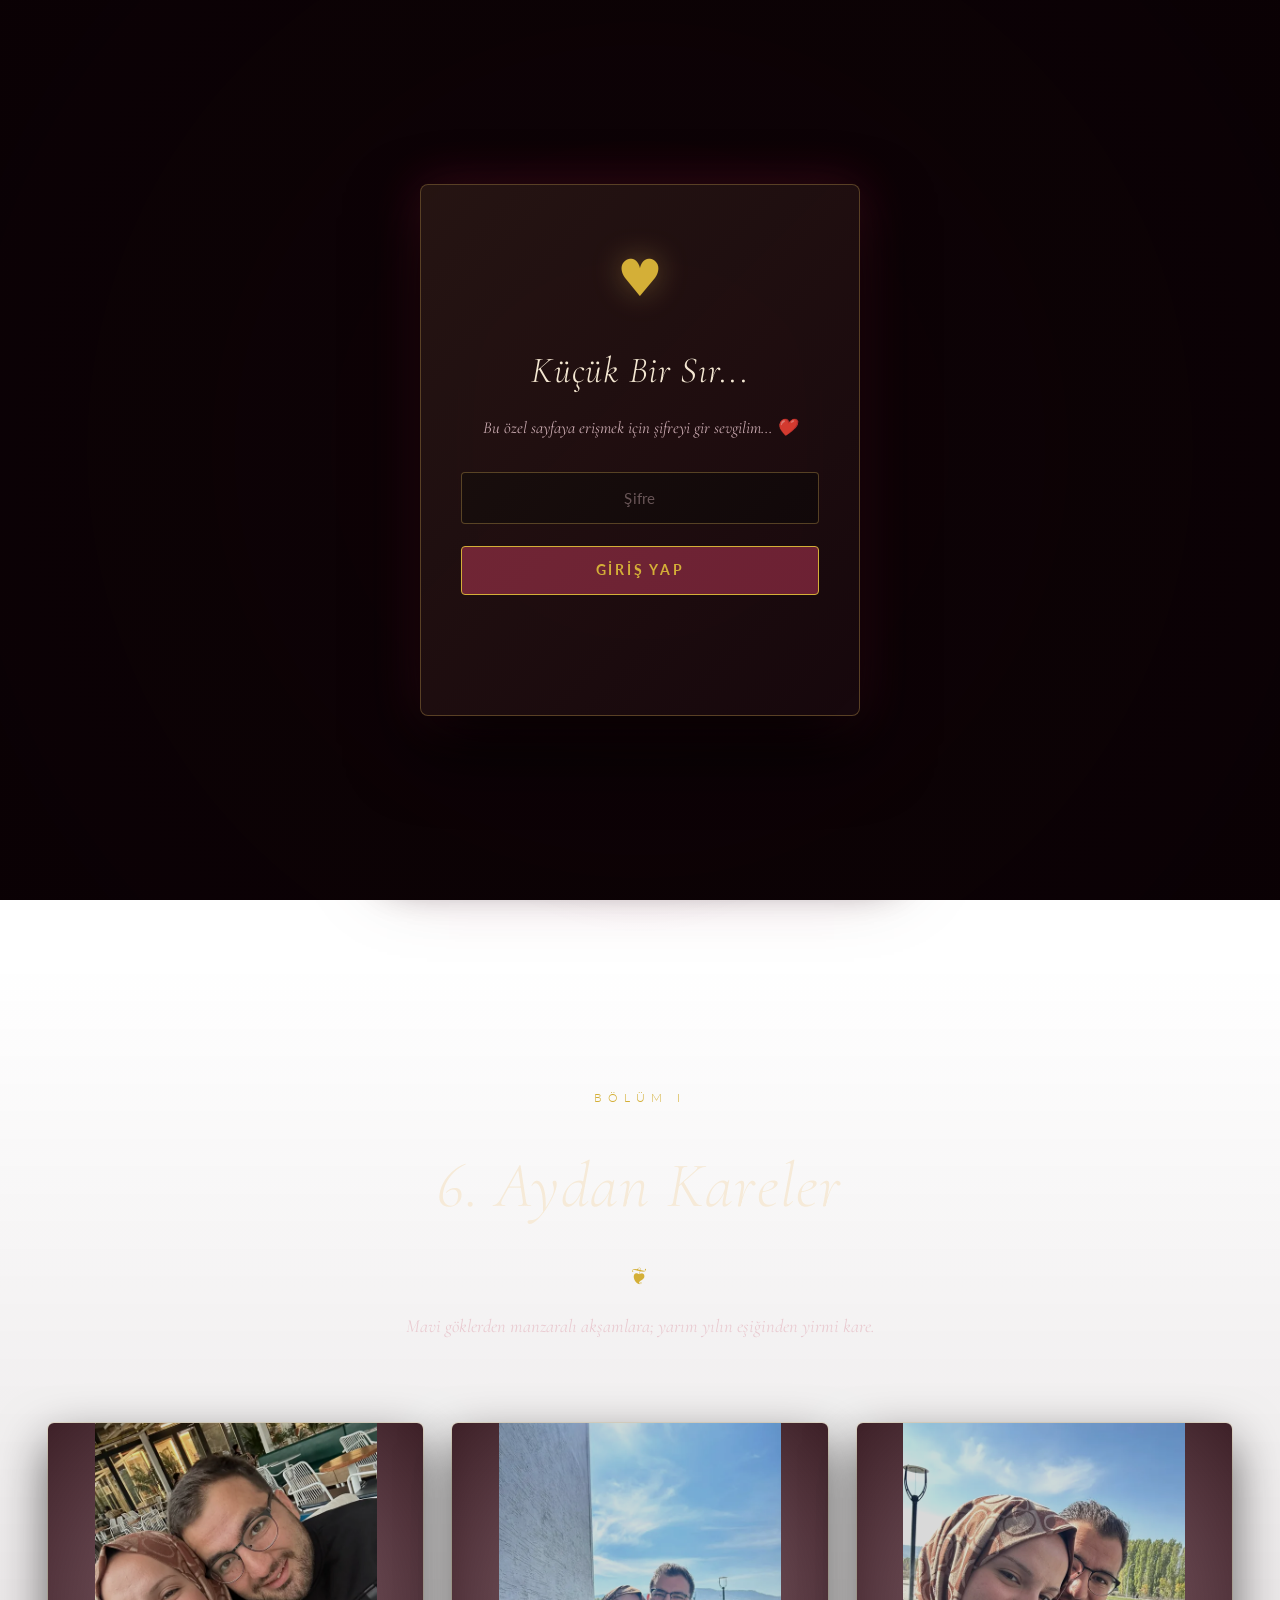
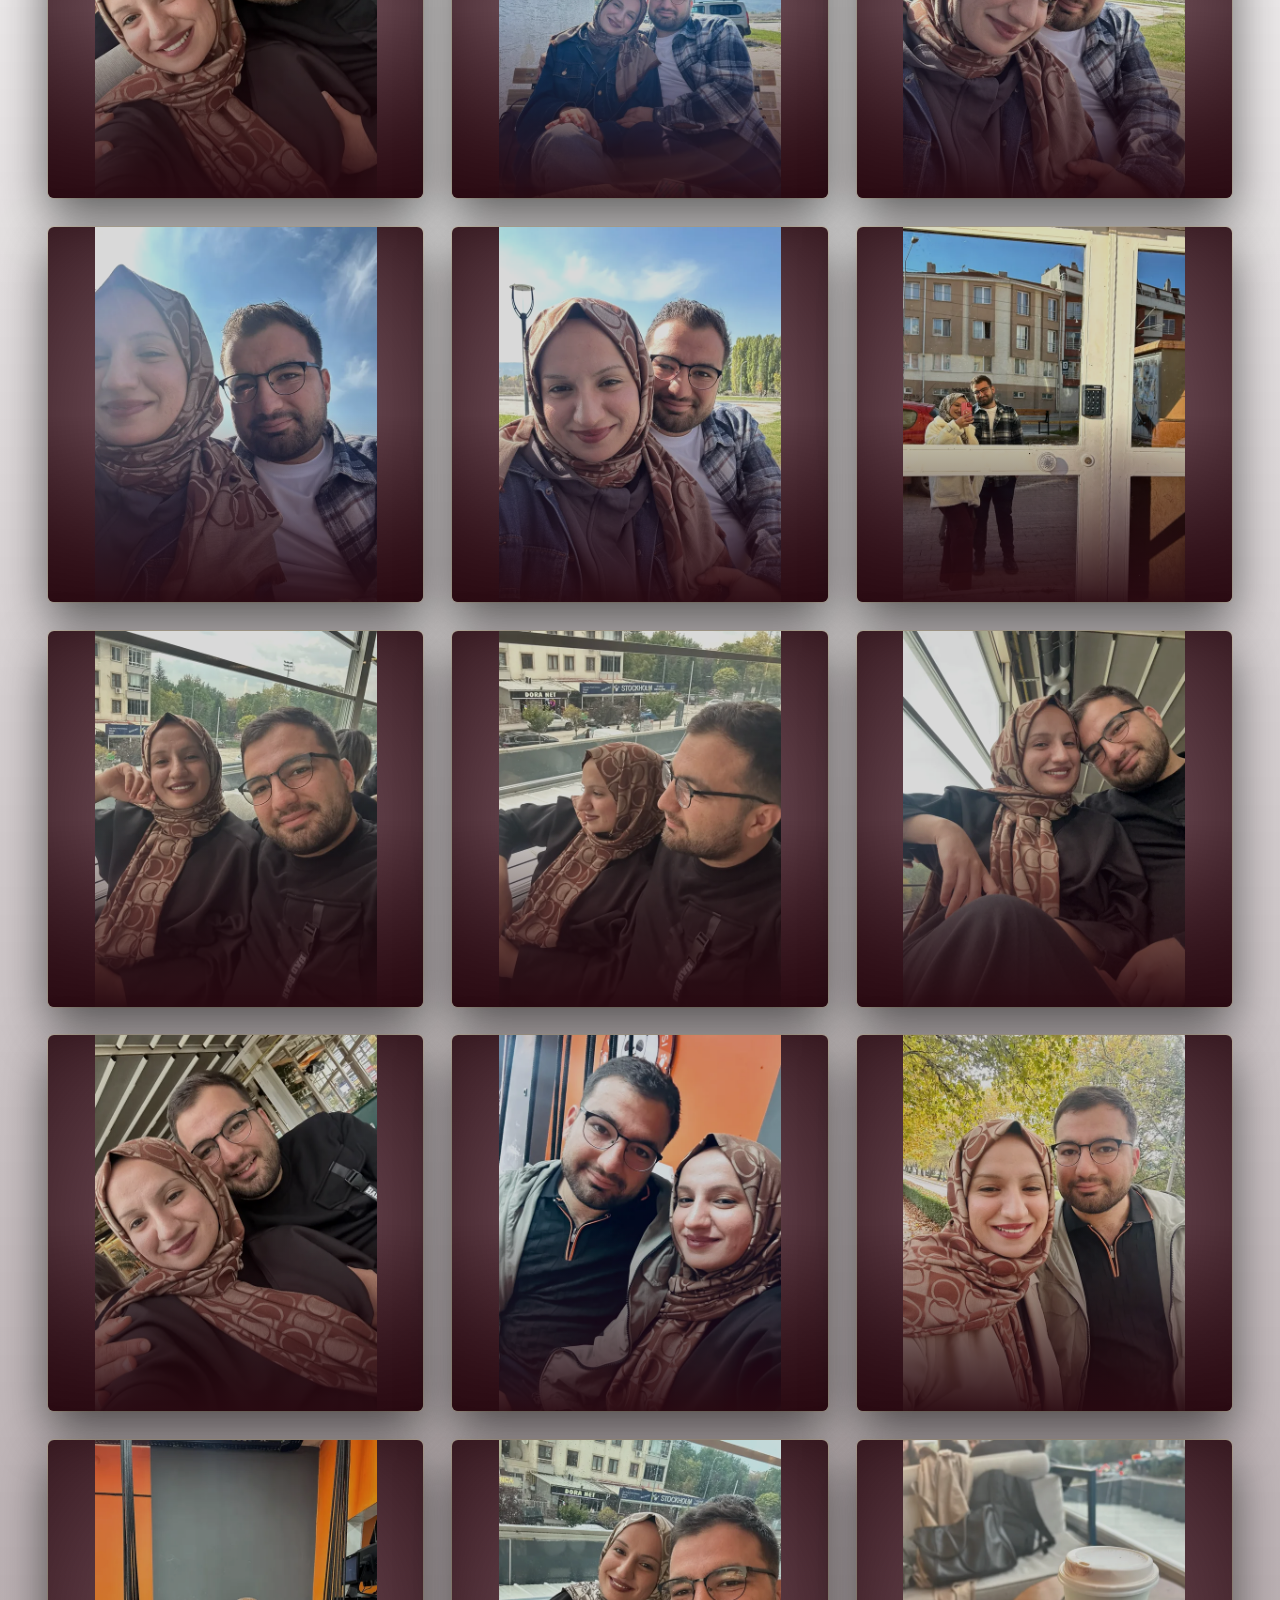
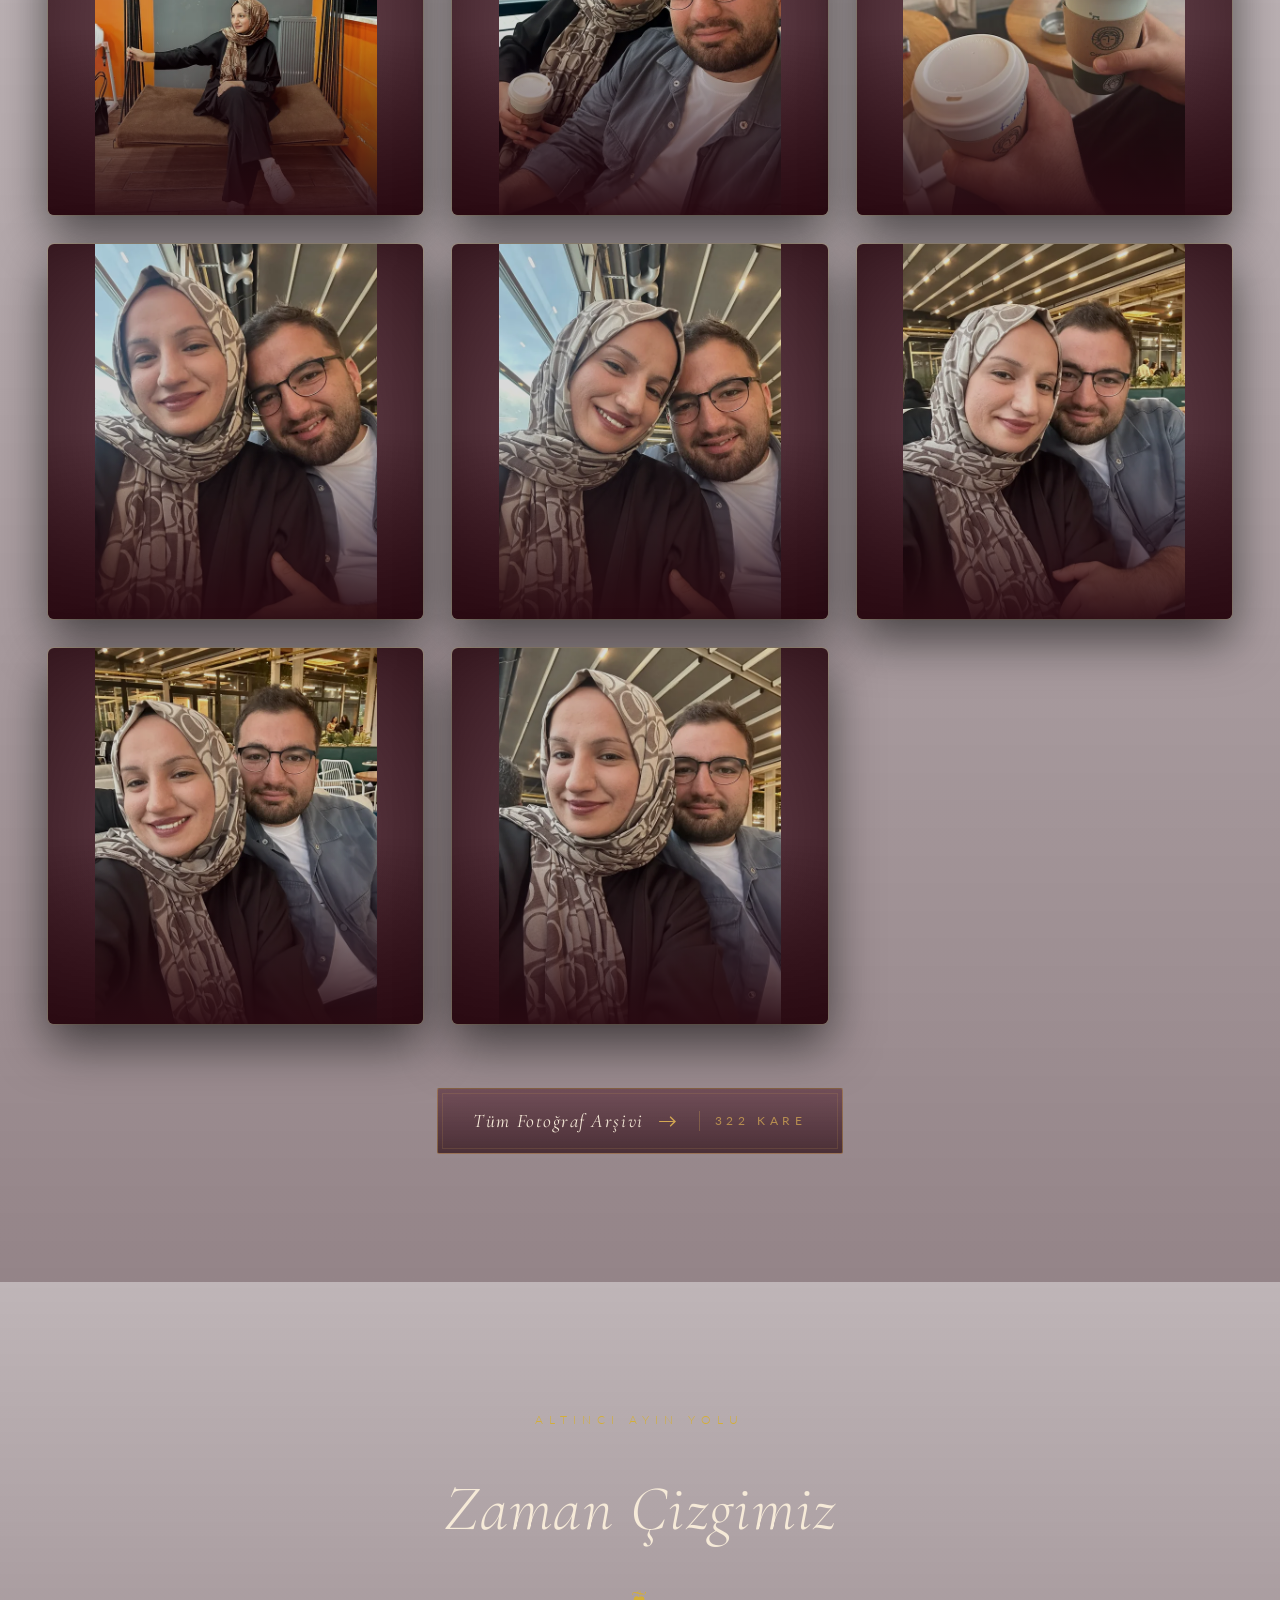
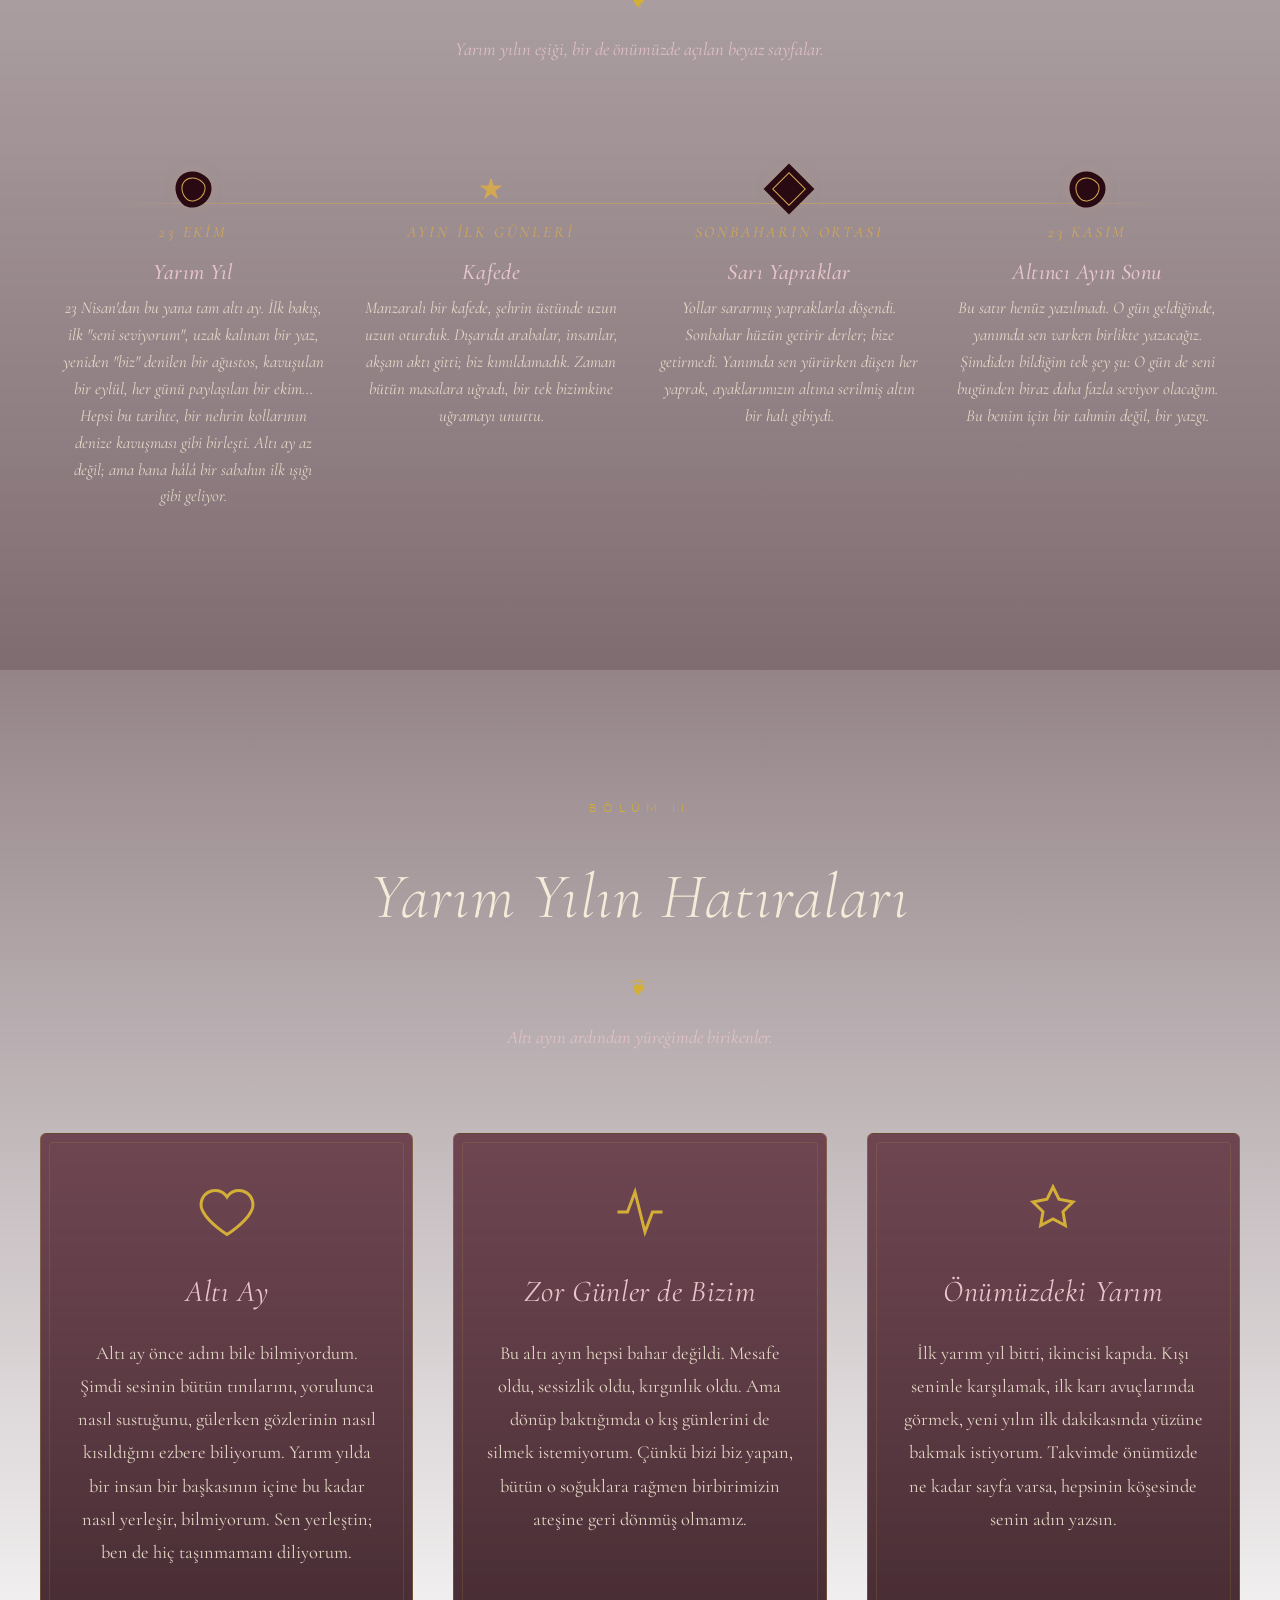
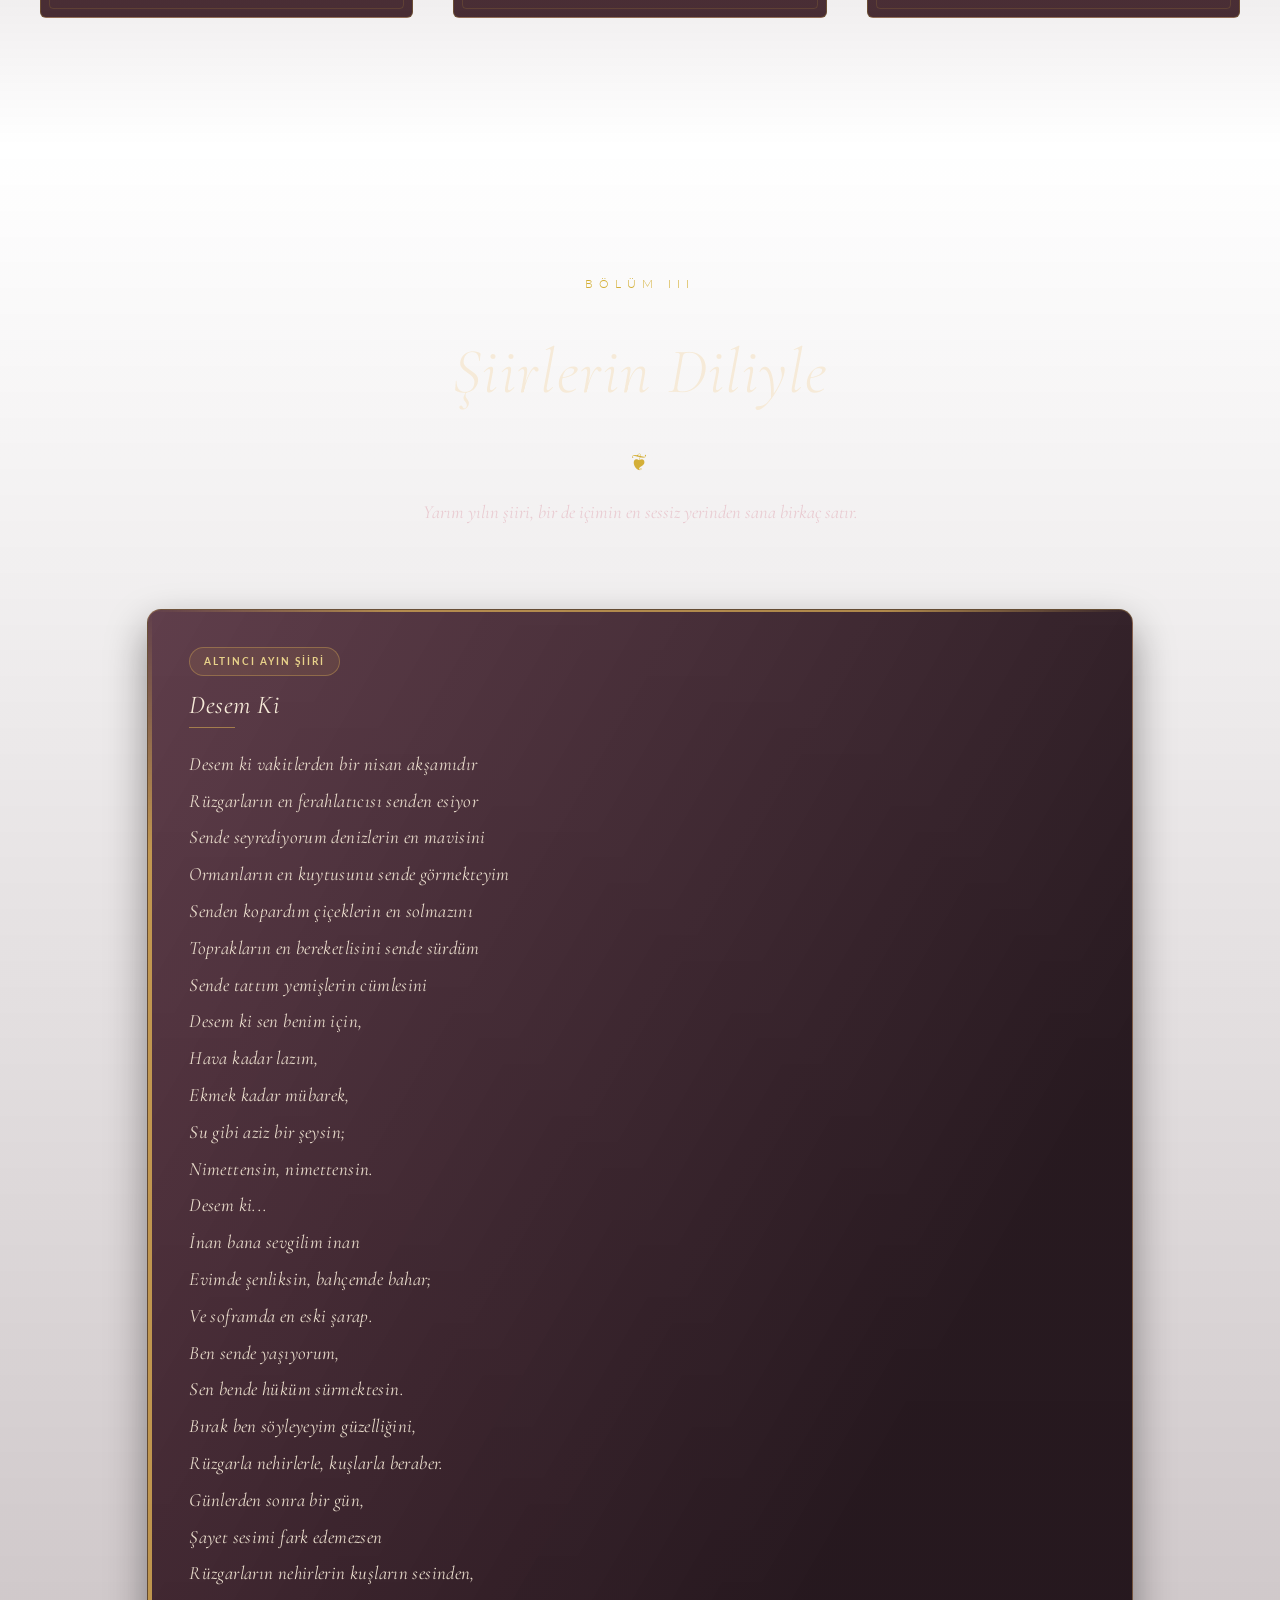
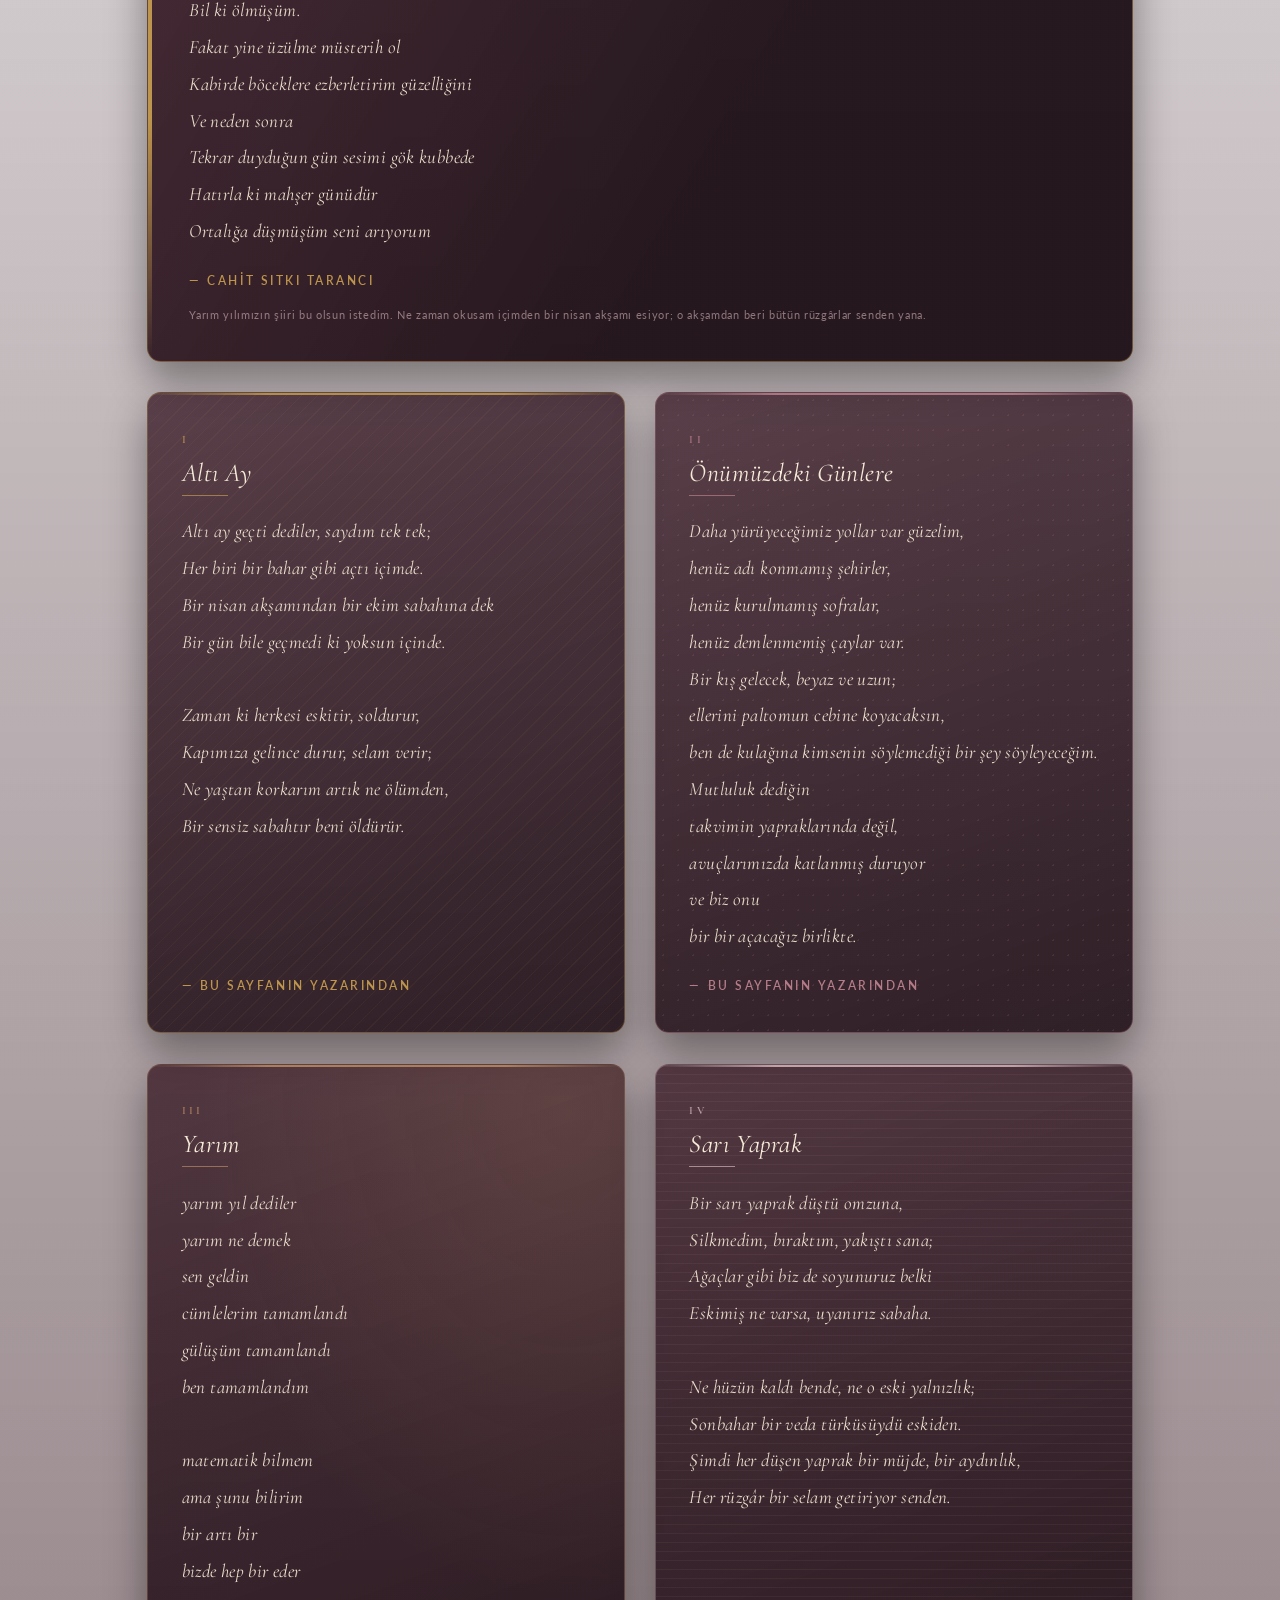
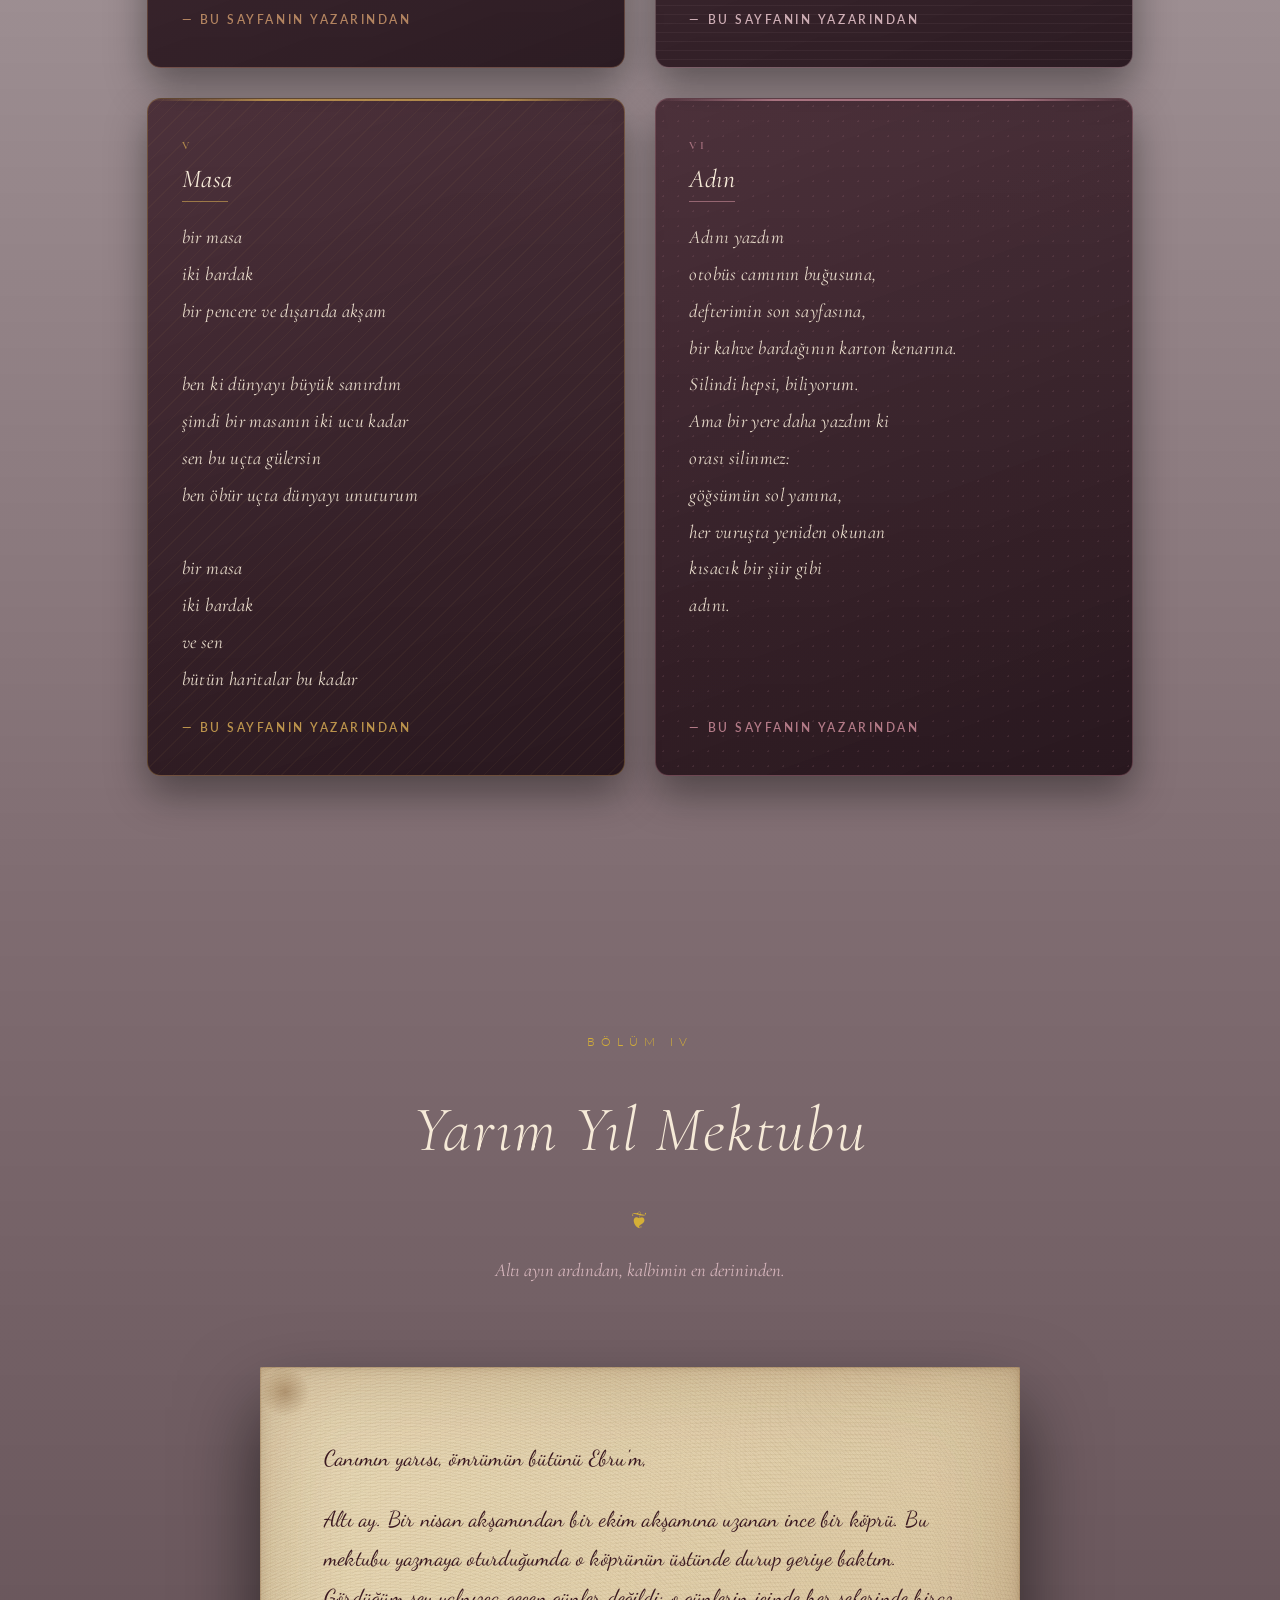
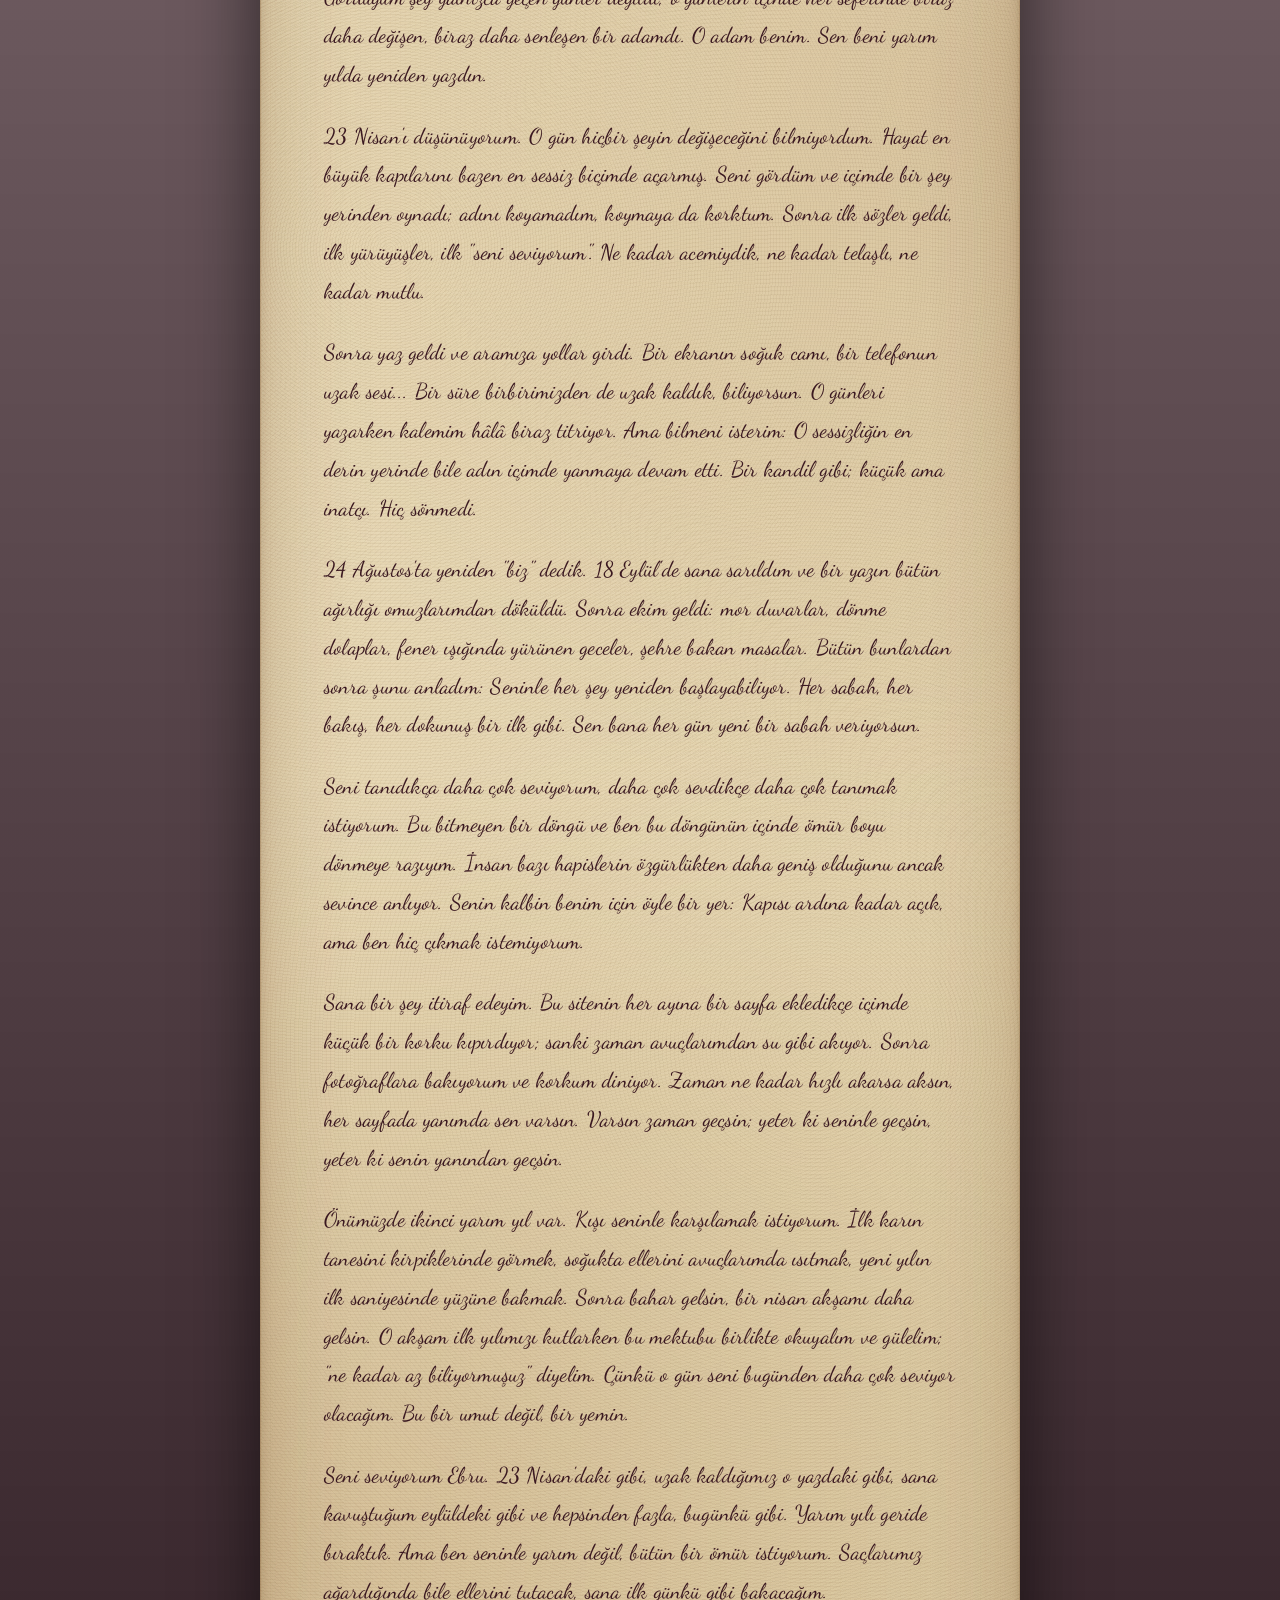
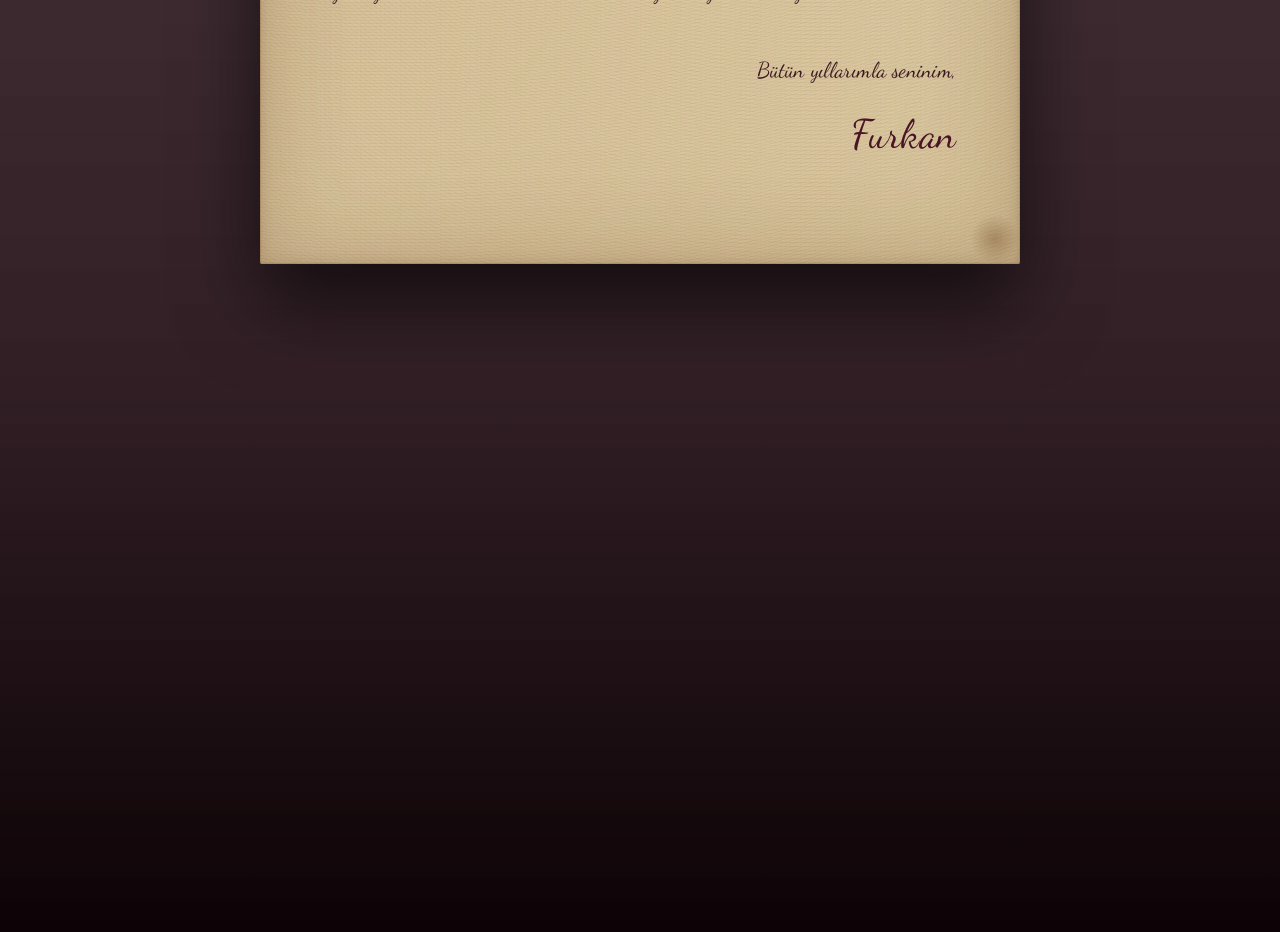
==== commit 6d0cfca8: "Site guncellendi - 2026-10-25 16:37" ====
--- a/public/6-ay.html
+++ b/public/6-ay.html
@@ -127,8 +127,8 @@
 
     <div class="hero-left">
       <p class="hero-romantic">
-        Takvim altı ayı gösteriyor,<br />
-        kalbim ise hâlâ ilk günü yaşıyor.
+        Altı ay geçti, dediler;<br />
+        ben saymadım, seni yaşadım.
       </p>
 
       <div class="hero-counter">
@@ -137,10 +137,10 @@
       </div>
 
       <ul class="hero-stats">
-        <li><span class="stat-icon" aria-hidden="true">♥</span> 23 Nisan → 23 Ekim · tam altı ay</li>
-        <li><span class="stat-icon" aria-hidden="true">♥</span> Cam tavanlı kafede bitmeyen sohbetler</li>
-        <li><span class="stat-icon" aria-hidden="true">♥</span> Sarı yaprakların altında aynı yolda</li>
-        <li><span class="stat-icon" aria-hidden="true">♥</span> 23 Kasım'a kadar yazılacak daha çok sayfa</li>
+        <li><span class="stat-icon" aria-hidden="true">♥</span> 23 Nisan → 23 Ekim · bir baharın yarım yılı</li>
+        <li><span class="stat-icon" aria-hidden="true">♥</span> Şehre bakan bir masada durmuş saatler</li>
+        <li><span class="stat-icon" aria-hidden="true">♥</span> Sarı yaprakların altında aynı yol</li>
+        <li><span class="stat-icon" aria-hidden="true">♥</span> 23 Kasım'a dek yazılacak beyaz sayfalar</li>
       </ul>
     </div>
 
@@ -151,16 +151,13 @@
 
     <div class="hero-right">
       <blockquote class="hero-note">
-        23 Nisan'da hayatıma girdin. Üstünden tam altı ay geçti. Bu altı ayın içinde ilk heyecan da var,
-        mesafe de, ayrılık da, yeniden buluşma da. Hepsini birlikte yaşadık ve hepsinin sonunda
-        buradayız: yan yana, el ele, her zamankinden daha yakın. Yarım yıl dediğin, bir ömrün
-        yalnızca ilk sayfası sevgilim.
+        Bir nisan akşamı girdin hayatıma; şimdi bir ekim akşamında yarım yılı sayıyorum. Bu altı ayın içinde ilk heyecan da var, mesafe de, sessizlik de, yeniden buluşma da. Hepsinden geçtik ve hepsinin sonunda buradayız: iki avuç birbirine kapanmış, iki baş birbirine yaslanmış. Yarım yıl dediğin bir ömrün ilk mısrası sevgilim; şiirin gerisi daha yazılacak.
       </blockquote>
       <br/>
 
       <p class="hero-oneliner">
-        Yarım yılı seninle geride bıraktım.<br />
-        Kalan bütün yılları da seninle yazmak istiyorum.
+        Yarım yılı seninle tamamladım.<br />
+        Ömrün kalanı da senin adına yazılsın.
       </p>
 
       <hr class="hero-divider" aria-hidden="true" />
@@ -175,108 +172,108 @@
     <header class="section-head reveal">
       <p class="overline">Bölüm I</p>
       <h2>6. Aydan Kareler</h2>
-      <p class="section-sub">Mavi gökyüzünden cam tavanlı kafelere, sarı yapraklardan akşam ışıklarına.</p>
+      <p class="section-sub">Mavi göklerden manzaralı akşamlara; yarım yılın eşiğinden yirmi kare.</p>
     </header>
 
     <div class="masonry">
       <figure class="tile reveal">
         <img loading="lazy" src="images/thumbs/photo-283.webp" data-full="images/photo-283.jpg" alt="Kafede sarılmış, başlar birbirine yaslı" />
-        <figcaption>Başımı başına yasladım, kolum sana dolandı. Altı ay geçti ve ben sana hâlâ ilk günkü gibi, hiç bırakmayacakmış gibi sarılıyorum.</figcaption>
+        <figcaption>Başım başında, kolum boynunda. Altı ay geçti ve ben sana hâlâ bir gün gidecekmişsin gibi değil, bir ömür kalacakmışsın gibi sarılıyorum.</figcaption>
       </figure>
 
       <figure class="tile reveal">
         <img loading="lazy" src="images/thumbs/photo-262.webp" data-full="images/photo-262.jpg" alt="Mavi gökyüzü altında bankta yan yana, uzakta dağlar" />
-        <figcaption>Masmavi bir gökyüzü, uzakta dağlar, bir bankta ikimiz. Elin dizimde dururken dünya o kadar sakindi ki, zaman durdu sandım.</figcaption>
+        <figcaption>Masmavi bir gök, uzakta mavi dağlar, bir bankın üstünde iki kalp. Elin dizimde durdukça dünya da durdu; rüzgâr bile sesini alçalttı.</figcaption>
       </figure>
 
       <figure class="tile reveal">
         <img loading="lazy" src="images/thumbs/photo-263.webp" data-full="images/photo-263.jpg" alt="Ebru kahverengi şalıyla Furkan'a yaslanmış" />
-        <figcaption>Kahverengi şalın rüzgârda, yüzün yüzüme yakın. Güneş ikimizi de ısıtıyor ama asıl sıcaklık senin gülüşünden geliyor.</figcaption>
+        <figcaption>Kahverengi şalın rüzgârda, yüzün yüzüme bir nefes uzaklıkta. Beni güneş ısıtıyor sanıyordum; meğer yanağına düşen o küçük gülüşmüş.</figcaption>
       </figure>
 
       <figure class="tile reveal">
         <img loading="lazy" src="images/thumbs/photo-270.webp" data-full="images/photo-270.jpg" alt="Gökyüzü fonunda selfie" />
-        <figcaption>Gökyüzünü kadraja sığdırmaya çalıştım, sığmadı. Sonra fark ettim: Benim gökyüzüm zaten kadrajın köşesinde gülümsüyordu.</figcaption>
+        <figcaption>Gökyüzünü bir kareye sığdırmaya çalıştım, sığmadı. Sonra baktım, gerek yokmuş: Benim göğüm zaten köşede, gözlerini kısmış gülümsüyordu.</figcaption>
       </figure>
 
       <figure class="tile reveal">
         <img loading="lazy" src="images/thumbs/photo-284.webp" data-full="images/photo-284.jpg" alt="Ebru kameraya tatlı tatlı bakıyor, Furkan arkasında" />
-        <figcaption>Bu bakış... Altı aydır görüyorum, yine de her seferinde kalbim aynı yerden tekliyor. Hiç alışmayacağım galiba, alışmak da istemiyorum.</figcaption>
+        <figcaption>Bu bakışı altı aydır görüyorum, yine de her seferinde kalbim aynı yerinden sızlıyor. Bazı bakışlara alışılmaz; insan ancak onlara teslim olur.</figcaption>
       </figure>
 
       <figure class="tile reveal">
         <img loading="lazy" src="images/thumbs/photo-259.webp" data-full="images/photo-259.jpg" alt="Kapı camında ikisinin yansıması" />
-        <figcaption>Kapının camında yansımamız. Sen telefonu tutuyorsun, ben de seni. Camdaki o iki insan, birbirini bulmuş olmanın mutluluğunu taşıyor.</figcaption>
-      </figure>
-
-      <figure class="tile reveal">
-        <img loading="lazy" src="images/thumbs/photo-272.webp" data-full="images/photo-272.jpg" alt="Cam tavanlı kafede, Ebru elini başına koymuş" />
-        <figcaption>Manzaralı kafede, şehrin üstünde. Elini başına koymuş bana bakıyorsun; ben de bu anın hiç bitmemesini diliyorum.</figcaption>
+        <figcaption>Bir kapının camında yansımamız. Sen ânı tutuyorsun, ben seni. Camın içinde iki insan duruyor; ikisinin yüzünde de aradığını bulmuş olmanın dinginliği.</figcaption>
+      </figure>
+
+      <figure class="tile reveal">
+        <img loading="lazy" src="images/thumbs/photo-272.webp" data-full="images/photo-272.jpg" alt="Manzaralı kafede, Ebru elini başına koymuş" />
+        <figcaption>Manzaralı kafede, şehrin üstünde. Başını eline yaslamış bana bakıyorsun. Dışarıda gün kendi işine bakıyordu; ben bu bakışın içinde zamanı unuttum.</figcaption>
       </figure>
 
       <figure class="tile reveal">
         <img loading="lazy" src="images/thumbs/photo-276.webp" data-full="images/photo-276.jpg" alt="İkisi de aynı yöne, dışarıya bakıyor" />
-        <figcaption>İkimiz de aynı yöne bakıyoruz. Yarım yılda öğrendiğim en güzel şey bu oldu: Seninle aynı yöne bakmak.</figcaption>
+        <figcaption>İkimiz de aynı yöne bakıyoruz. Sevmek, birbirinin gözüne bakmaktan önce aynı ufka bakabilmekmiş; ben bunu yarım yılda, senin yanında öğrendim.</figcaption>
       </figure>
 
       <figure class="tile reveal">
         <img loading="lazy" src="images/thumbs/photo-279.webp" data-full="images/photo-279.jpg" alt="Başlar birbirine dayalı, kafede oturuyorlar" />
-        <figcaption>Başlarımız birbirine dayalı, dizlerimiz birbirine değiyor. Dışarıda gün akıp gidiyor, biz bu köşede kendi zamanımızı yaşıyoruz.</figcaption>
+        <figcaption>Başlarımız birbirine dayalı, dizlerimiz birbirine değiyor. Dışarıda bir şehir akıp gidiyor; bu köşede ise zaman, bize dokunmamak için usulca kenardan geçiyor.</figcaption>
       </figure>
 
       <figure class="tile reveal">
         <img loading="lazy" src="images/thumbs/photo-285.webp" data-full="images/photo-285.jpg" alt="Furkan'ın kolu Ebru'nun omzunda" />
-        <figcaption>Kolum omzunda, yüzün yüzümün yanında. Bu kadar yakınken bile seni özlemeyi nasıl başarıyorum, hâlâ çözemedim.</figcaption>
+        <figcaption>Kolum omzunda, nefesin yanağımda. Bu kadar yakınken bile seni özlüyorum. Aşk, yanı başındakini bile özletecek kadar derinmiş meğer.</figcaption>
       </figure>
 
       <figure class="tile reveal">
         <img loading="lazy" src="images/thumbs/photo-287.webp" data-full="images/photo-287.jpg" alt="Turuncu duvarın önünde selfie" />
-        <figcaption>Turuncu duvarın önünde, gözlerin kısılmış gülüyorsun. Duvar bu kadar canlı olmasa da olurdu; sen tek başına bütün renkleri taşıyorsun.</figcaption>
+        <figcaption>Turuncu bir duvarın önünde gözlerin kısılmış, gülüyorsun. Renkler kendi aralarında yarışıyor sanırsın; değil, hepsi senin gülüşüne yenilmiş.</figcaption>
       </figure>
 
       <figure class="tile reveal">
         <img loading="lazy" src="images/thumbs/photo-297.webp" data-full="images/photo-297.jpg" alt="Sararmış yaprakların altında yan yana" />
-        <figcaption>Sarı yapraklar, sonbahar yolu ve yanımda sen. Ağaçlar yapraklarını bırakıyor, ben ise sana her gün biraz daha sıkı tutunuyorum.</figcaption>
+        <figcaption>Sararan yaprakların altında yan yana. Ağaçlar her sonbahar bir şey kaybeder; ben bu sonbahar seni kazandım. İkinci kez, üçüncü kez, her sabah yeniden.</figcaption>
       </figure>
 
       <figure class="tile reveal">
         <img loading="lazy" src="images/thumbs/photo-299.webp" data-full="images/photo-299.jpg" alt="Ebru salıncakta poz veriyor" />
-        <figcaption>Salıncakta poz veren kraliçem :) Salıncağın yarısı boştu, bu fotoğrafı çeker çekmez o boşluğu doldurmaya koştum :)))</figcaption>
+        <figcaption>Salıncakta tek başına, bir prenses edasıyla. Salıncağın yarısı boştu; o boşluğa bakarken içimden "orası benim yerim" dedim ve koştum :)</figcaption>
       </figure>
 
       <figure class="tile reveal">
         <img loading="lazy" src="images/thumbs/photo-302.webp" data-full="images/photo-302.jpg" alt="Kafede, Ebru'nun elinde kahve" />
-        <figcaption>Elinde kahven, gözlerinde o huzur. Arkada şehir akıp gidiyor; bizim masamızda ise her şey olması gereken yerde.</figcaption>
+        <figcaption>Elinde kahven, gözlerinde bir liman sükûneti. Arkada bir şehir telaşla akıyor; bizim masamızda ise her şey yerli yerinde, her şey tam.</figcaption>
       </figure>
 
       <figure class="tile reveal">
         <img loading="lazy" src="images/thumbs/photo-305.webp" data-full="images/photo-305.jpg" alt="İki kahve bardağı, iki el" />
-        <figcaption>İki kahve, iki el. Yüzlerimiz kadrajda yok ama bu fotoğraf da bizim. Bazen aşk, aynı masaya konmuş iki bardak kadar sade.</figcaption>
+        <figcaption>İki bardak, iki el. Yüzlerimiz yok bu karede ama biz her yerdeyiz. Bazen aşk, aynı masaya konmuş iki ılık bardak kadar sade ve o kadar sıcaktır.</figcaption>
       </figure>
 
       <figure class="tile reveal">
         <img loading="lazy" src="images/thumbs/photo-300.webp" data-full="images/photo-300.jpg" alt="Yanak yanağa gülümsüyorlar" />
-        <figcaption>Kolum koluna dolanmış, gülüşlerimiz aynı karede. Altı ayın sonunda bile bu kadar mutlu olabilmek şans değil; sensin.</figcaption>
+        <figcaption>Kolum koluna dolanmış, gülüşlerimiz aynı nefeste. Yarım yılın sonunda bu kadar mutlu olabilmek şans değil; sen hayatıma bilerek gönderilmiş bir cevapsın.</figcaption>
       </figure>
 
       <figure class="tile reveal">
         <img loading="lazy" src="images/thumbs/photo-307.webp" data-full="images/photo-307.jpg" alt="Ebru kocaman gülümsüyor, Furkan yanında" />
-        <figcaption>Bu gülümsemeyi saklayabileceğim bir kutu olsaydı, her sabah açıp bakardım. Şimdilik bu fotoğraf yetiyor, bir de her gün gerçeğini görmek.</figcaption>
+        <figcaption>Bu gülümsemeyi saklayabileceğim bir kutu olsaydı, her sabah açıp bakardım. Yok; ben de onu kalbimin en kuytu köşesine koydum, kimse bulamasın diye.</figcaption>
       </figure>
 
       <figure class="tile reveal">
         <img loading="lazy" src="images/thumbs/photo-312.webp" data-full="images/photo-312.jpg" alt="Akşam ışıklarında kafede yan yana" />
-        <figcaption>Akşam ışıkları yanmış, kafe kalabalık, etraf gürültülü. Ama bu karede duyduğum tek şey senin yanımdaki sakin nefesin.</figcaption>
+        <figcaption>Akşam ışıkları yanmış, kafe dolu, etraf gürültülü. Ama bu karede duyduğum tek ses yanımdaki sakin nefesin. Kalabalığın ortasında bana bir ada gibisin.</figcaption>
       </figure>
 
       <figure class="tile reveal">
         <img loading="lazy" src="images/thumbs/photo-313.webp" data-full="images/photo-313.jpg" alt="Ebru gülümsüyor, Furkan yanında" />
-        <figcaption>Gözlerin gülüyor, ben de sana gülüyorum. İnsanın kalbinin de bir evi olurmuş; benimki bu fotoğrafta, tam senin yanında.</figcaption>
+        <figcaption>Gözlerin gülüyor, ben de sana. İnsanın kalbinin de bir evi olurmuş; benimki bu fotoğrafta, omzunun hemen yanında, ışığı hiç sönmeyen bir pencere.</figcaption>
       </figure>
 
       <figure class="tile reveal">
         <img loading="lazy" src="images/thumbs/photo-317.webp" data-full="images/photo-317.jpg" alt="Akşamın son karesi, yan yana" />
-        <figcaption>Akşamın son karesi. Biraz yorgunuz, biraz uykuluyuz ama yan yanayız. Günün en güzel hâli bu, ömrün en güzel hâli de bu olsun.</figcaption>
+        <figcaption>Akşamın son karesi. Biraz yorgunuz, biraz uykulu. Ama yan yanayız ve bu bana yetiyor. Günün en güzel hâli bu; dileğim odur ki ömrün en güzel hâli de bu olsun.</figcaption>
       </figure>
     </div>
 
@@ -294,7 +291,7 @@
     <header class="section-head reveal">
       <p class="overline">Altıncı Ayın Yolu</p>
       <h2>Zaman Çizgimiz</h2>
-      <p class="section-sub">Yarım yılın eşiği, bir de önümüzdeki günler.</p>
+      <p class="section-sub">Yarım yılın eşiği, bir de önümüzde açılan beyaz sayfalar.</p>
     </header>
 
     <ol class="timeline-track">
@@ -303,9 +300,7 @@
         <p class="milestone-date">23 Ekim</p>
         <h3 class="milestone-title">Yarım Yıl</h3>
         <p class="milestone-desc">
-          23 Nisan'dan bu yana tam altı ay. İlk bakış, ilk "seni seviyorum", uzak kaldığımız yaz,
-          yeniden "biz" dediğimiz ağustos, kavuştuğumuz eylül, her günü paylaştığımız ekim...
-          Hepsi bu tarihte birleşti. Altı ay az değil, ama bana hâlâ başlangıç gibi geliyor.
+          23 Nisan'dan bu yana tam altı ay. İlk bakış, ilk "seni seviyorum", uzak kalınan bir yaz, yeniden "biz" denilen bir ağustos, kavuşulan bir eylül, her günü paylaşılan bir ekim... Hepsi bu tarihte, bir nehrin kollarının denize kavuşması gibi birleşti. Altı ay az değil; ama bana hâlâ bir sabahın ilk ışığı gibi geliyor.
         </p>
       </li>
 
@@ -314,8 +309,7 @@
         <p class="milestone-date">Ayın İlk Günleri</p>
         <h3 class="milestone-title">Kafede</h3>
         <p class="milestone-desc">
-          Manzaralı kafede, şehrin üstünde uzun uzun oturduk. Dışarıda arabalar, insanlar,
-          akşam... Hepsi aktı gitti. Biz kımıldamadık. Zaman bizim masamıza uğramadı sanki.
+          Manzaralı bir kafede, şehrin üstünde uzun uzun oturduk. Dışarıda arabalar, insanlar, akşam aktı gitti; biz kımıldamadık. Zaman bütün masalara uğradı, bir tek bizimkine uğramayı unuttu.
         </p>
       </li>
 
@@ -324,8 +318,7 @@
         <p class="milestone-date">Sonbaharın Ortası</p>
         <h3 class="milestone-title">Sarı Yapraklar</h3>
         <p class="milestone-desc">
-          Yollar sararmış yapraklarla doldu. Sonbahar hüzün getirir derler, bize getirmedi.
-          Yanımda sen yürürken düşen her yaprak bana bir kutlama gibi geldi.
+          Yollar sararmış yapraklarla döşendi. Sonbahar hüzün getirir derler; bize getirmedi. Yanımda sen yürürken düşen her yaprak, ayaklarımızın altına serilmiş altın bir halı gibiydi.
         </p>
       </li>
 
@@ -334,8 +327,7 @@
         <p class="milestone-date">23 Kasım</p>
         <h3 class="milestone-title">Altıncı Ayın Sonu</h3>
         <p class="milestone-desc">
-          Bu satırı henüz yazmadım. O gün geldiğinde, yanımda sen varken birlikte tamamlayacağız.
-          Şimdiden bildiğim tek şey şu: O gün de seni bugünden daha çok seviyor olacağım.
+          Bu satır henüz yazılmadı. O gün geldiğinde, yanımda sen varken birlikte yazacağız. Şimdiden bildiğim tek şey şu: O gün de seni bugünden biraz daha fazla seviyor olacağım. Bu benim için bir tahmin değil, bir yazgı.
         </p>
       </li>
     </ol>
@@ -346,7 +338,7 @@
     <header class="section-head reveal">
       <p class="overline">Bölüm II</p>
       <h2>Yarım Yılın Hatıraları</h2>
-      <p class="section-sub">Altı ayın ardından kalbimde biriken.</p>
+      <p class="section-sub">Altı ayın ardından yüreğimde birikenler.</p>
     </header>
 
     <div class="cards">
@@ -358,9 +350,7 @@
         </div>
         <h3>Altı Ay</h3>
         <p>
-          Altı ay önce seni tanımıyordum bile. Şimdi gülüşünü, sesinin tonunu, yorulunca nasıl
-          sustuğunu ezbere biliyorum. Yarım yılda bir insan bir insanın bu kadar içine nasıl
-          girebilir, bilmiyorum. Ama sen girdin ve hiç çıkmasın istiyorum.
+          Altı ay önce adını bile bilmiyordum. Şimdi sesinin bütün tınılarını, yorulunca nasıl sustuğunu, gülerken gözlerinin nasıl kısıldığını ezbere biliyorum. Yarım yılda bir insan bir başkasının içine bu kadar nasıl yerleşir, bilmiyorum. Sen yerleştin; ben de hiç taşınmamanı diliyorum.
         </p>
       </article>
 
@@ -372,9 +362,7 @@
         </div>
         <h3>Zor Günler de Bizim</h3>
         <p>
-          Bu altı ayın hepsi kolay geçmedi. Mesafe oldu, ayrılık oldu, kırgınlık oldu.
-          Ama dönüp baktığımda o zor günleri de silmek istemiyorum. Çünkü bizi bugünkü biz yapan,
-          her şeye rağmen birbirimize geri dönmüş olmamız.
+          Bu altı ayın hepsi bahar değildi. Mesafe oldu, sessizlik oldu, kırgınlık oldu. Ama dönüp baktığımda o kış günlerini de silmek istemiyorum. Çünkü bizi biz yapan, bütün o soğuklara rağmen birbirimizin ateşine geri dönmüş olmamız.
         </p>
       </article>
 
@@ -386,9 +374,7 @@
         </div>
         <h3>Önümüzdeki Yarım</h3>
         <p>
-          İlk yarım yıl bitti, ikincisi başladı. Kışı seninle karşılamak, ilk karı seninle görmek,
-          yılbaşına seninle girmek istiyorum. Takvimde önümüzde ne kadar sayfa varsa,
-          hepsinde senin adın olsun.
+          İlk yarım yıl bitti, ikincisi kapıda. Kışı seninle karşılamak, ilk karı avuçlarında görmek, yeni yılın ilk dakikasında yüzüne bakmak istiyorum. Takvimde önümüzde ne kadar sayfa varsa, hepsinin köşesinde senin adın yazsın.
         </p>
       </article>
     </div>
@@ -399,7 +385,7 @@
     <header class="section-head reveal">
       <p class="overline">Bölüm III</p>
       <h2>Şiirlerin Diliyle</h2>
-      <p class="section-sub">Yarım yılın şiiri, bir de benden sana birkaç satır.</p>
+      <p class="section-sub">Yarım yılın şiiri, bir de içimin en sessiz yerinden sana birkaç satır.</p>
     </header>
 
     <div class="poem-grid">
@@ -409,39 +395,39 @@
         <h3 class="poem-title">Desem Ki</h3>
         <hr class="poem-rule" />
         <p class="poem-text">
-            Desem ki vakitlerden bir nisan akşamıdır
-            Rüzgarların en ferahlatıcısı senden esiyor
-            Sende seyrediyorum denizlerin en mavisini
-            Ormanların en kuytusunu sende görmekteyim
-            Senden kopardım çiçeklerin en solmazını
-            Toprakların en bereketlisini sende sürdüm
-            Sende tattım yemişlerin cümlesini
-            Desem ki sen benim için,
-            Hava kadar lazım,
-            Ekmek kadar mübarek,
-            Su gibi aziz bir şeysin;
-            Nimettensin, nimettensin.
-            Desem ki...
-            İnan bana sevgilim inan
-            Evimde şenliksin, bahçemde bahar;
-            Ve soframda en eski şarap.
-            Ben sende yaşıyorum,
-            Sen bende hüküm sürmektesin.
-            Bırak ben söyleyeyim güzelliğini,
-            Rüzgarla nehirlerle, kuşlarla beraber.
-            Günlerden sonra bir gün,
-            Şayet sesimi fark edemezsen
-            Rüzgarların nehirlerin kuşların sesinden,
-            Bil ki ölmüşüm.
-            Fakat yine üzülme müsterih ol
-            Kabirde böceklere ezberletirim güzelliğini
-            Ve neden sonra
-            Tekrar duyduğun gün sesimi gök kubbede
-            Hatırla ki mahşer günüdür
+            Desem ki vakitlerden bir nisan akşamıdır<br />
+            Rüzgarların en ferahlatıcısı senden esiyor<br />
+            Sende seyrediyorum denizlerin en mavisini<br />
+            Ormanların en kuytusunu sende görmekteyim<br />
+            Senden kopardım çiçeklerin en solmazını<br />
+            Toprakların en bereketlisini sende sürdüm<br />
+            Sende tattım yemişlerin cümlesini<br />
+            Desem ki sen benim için,<br />
+            Hava kadar lazım,<br />
+            Ekmek kadar mübarek,<br />
+            Su gibi aziz bir şeysin;<br />
+            Nimettensin, nimettensin.<br />
+            Desem ki...<br />
+            İnan bana sevgilim inan<br />
+            Evimde şenliksin, bahçemde bahar;<br />
+            Ve soframda en eski şarap.<br />
+            Ben sende yaşıyorum,<br />
+            Sen bende hüküm sürmektesin.<br />
+            Bırak ben söyleyeyim güzelliğini,<br />
+            Rüzgarla nehirlerle, kuşlarla beraber.<br />
+            Günlerden sonra bir gün,<br />
+            Şayet sesimi fark edemezsen<br />
+            Rüzgarların nehirlerin kuşların sesinden,<br />
+            Bil ki ölmüşüm.<br />
+            Fakat yine üzülme müsterih ol<br />
+            Kabirde böceklere ezberletirim güzelliğini<br />
+            Ve neden sonra<br />
+            Tekrar duyduğun gün sesimi gök kubbede<br />
+            Hatırla ki mahşer günüdür<br />
             Ortalığa düşmüşüm seni arıyorum
         </p>
         <cite class="poem-by">— Cahit Sıtkı Tarancı</cite>
-        <p class="poem-serial-note">Yarım yılımızın şiiri bu olsun istedim. Ne zaman okusam bir Nisan akşamı geliyor aklıma, bir de o akşamdan beri hayatımda olan sen.</p>
+        <p class="poem-serial-note">Yarım yılımızın şiiri bu olsun istedim. Ne zaman okusam içimden bir nisan akşamı esiyor; o akşamdan beri bütün rüzgârlar senden yana.</p>
       </article>
 
       <article class="poem-card poem-card--t1 reveal">
@@ -449,86 +435,111 @@
         <h3 class="poem-title">Altı Ay</h3>
         <hr class="poem-rule" />
         <p class="poem-text">
-          altı ay dediler<br />
-          takvime baktım, doğru<br />
-          ama içimde<br />
-          ilk günün heyecanı<br />
-          hâlâ kapıyı çalıyor<br />
-          zaman geçti, ben senden geçmedim
+          Altı ay geçti dediler, saydım tek tek;<br />
+          Her biri bir bahar gibi açtı içimde.<br />
+          Bir nisan akşamından bir ekim sabahına dek<br />
+          Bir gün bile geçmedi ki yoksun içinde.<br /><br />
+          Zaman ki herkesi eskitir, soldurur,<br />
+          Kapımıza gelince durur, selam verir;<br />
+          Ne yaştan korkarım artık ne ölümden,<br />
+          Bir sensiz sabahtır beni öldürür.
         </p>
         <cite class="poem-by">— bu sayfanın yazarından</cite>
       </article>
 
       <article class="poem-card poem-card--t2 reveal">
         <p class="poem-num">II</p>
-        <h3 class="poem-title">Cam Tavan</h3>
+        <h3 class="poem-title">Önümüzdeki Günlere</h3>
         <hr class="poem-rule" />
         <p class="poem-text">
-          cam tavanın altında oturduk<br />
-          dışarıda şehir aktı gitti<br />
-          arabalar, insanlar, akşam<br />
-          biz kımıldamadık<br />
-          zaman bütün masalara uğradı<br />
-          bir tek bizimkine uğramadı
+          Daha yürüyeceğimiz yollar var güzelim,<br />
+          henüz adı konmamış şehirler,<br />
+          henüz kurulmamış sofralar,<br />
+          henüz demlenmemiş çaylar var.<br />
+          Bir kış gelecek, beyaz ve uzun;<br />
+          ellerini paltomun cebine koyacaksın,<br />
+          ben de kulağına kimsenin söylemediği bir şey söyleyeceğim.<br />
+          Mutluluk dediğin<br />
+          takvimin yapraklarında değil,<br />
+          avuçlarımızda katlanmış duruyor<br />
+          ve biz onu<br />
+          bir bir açacağız birlikte.
         </p>
         <cite class="poem-by">— bu sayfanın yazarından</cite>
       </article>
 
       <article class="poem-card poem-card--t3 reveal">
         <p class="poem-num">III</p>
+        <h3 class="poem-title">Yarım</h3>
+        <hr class="poem-rule" />
+        <p class="poem-text">
+          yarım yıl dediler<br />
+          yarım ne demek<br />
+          sen geldin<br />
+          cümlelerim tamamlandı<br />
+          gülüşüm tamamlandı<br />
+          ben tamamlandım<br /><br />
+          matematik bilmem<br />
+          ama şunu bilirim<br />
+          bir artı bir<br />
+          bizde hep bir eder
+        </p>
+        <cite class="poem-by">— bu sayfanın yazarından</cite>
+      </article>
+
+      <article class="poem-card poem-card--t4 reveal">
+        <p class="poem-num">IV</p>
         <h3 class="poem-title">Sarı Yaprak</h3>
         <hr class="poem-rule" />
         <p class="poem-text">
-          ağaçlar sararıyor<br />
-          yollar yaprakla doldu<br />
-          sonbahar hüzün getirir derlerdi<br />
-          getirmedi<br />
-          yanımda sen yürürken<br />
-          her mevsim ilkbahar kılığına giriyor
+          Bir sarı yaprak düştü omzuna,<br />
+          Silkmedim, bıraktım, yakıştı sana;<br />
+          Ağaçlar gibi biz de soyunuruz belki<br />
+          Eskimiş ne varsa, uyanırız sabaha.<br /><br />
+          Ne hüzün kaldı bende, ne o eski yalnızlık;<br />
+          Sonbahar bir veda türküsüydü eskiden.<br />
+          Şimdi her düşen yaprak bir müjde, bir aydınlık,<br />
+          Her rüzgâr bir selam getiriyor senden.
         </p>
         <cite class="poem-by">— bu sayfanın yazarından</cite>
       </article>
 
-      <article class="poem-card poem-card--t4 reveal">
-        <p class="poem-num">IV</p>
-        <h3 class="poem-title">Sayılamayanlar</h3>
+      <article class="poem-card poem-card--t1 reveal">
+        <p class="poem-num">V</p>
+        <h3 class="poem-title">Masa</h3>
         <hr class="poem-rule" />
         <p class="poem-text">
-          seni ne kadar sevdiğimi anlatmak için<br />
-          kelimeleri saydım, yetmedi<br />
-          yıldızları saydım, yetmedi<br />
-          sonunda vazgeçtim<br />
-          sayılamayan şeyler var, sen onlardansın güzelim :))
-        </p>
-        <cite class="poem-by">— bu sayfanın yazarından :)</cite>
-      </article>
-
-      <article class="poem-card poem-card--t1 reveal">
-        <p class="poem-num">V</p>
-        <h3 class="poem-title">İki Kahve</h3>
+          bir masa<br />
+          iki bardak<br />
+          bir pencere ve dışarıda akşam<br /><br />
+          ben ki dünyayı büyük sanırdım<br />
+          şimdi bir masanın iki ucu kadar<br />
+          sen bu uçta gülersin<br />
+          ben öbür uçta dünyayı unuturum<br /><br />
+          bir masa<br />
+          iki bardak<br />
+          ve sen<br />
+          bütün haritalar bu kadar
+        </p>
+        <cite class="poem-by">— bu sayfanın yazarından</cite>
+      </article>
+
+      <article class="poem-card poem-card--t2 reveal">
+        <p class="poem-num">VI</p>
+        <h3 class="poem-title">Adın</h3>
         <hr class="poem-rule" />
         <p class="poem-text">
-          masada iki bardak<br />
-          biri benim elimde soğuyor<br />
-          öbürü senin ellerinde ısınıyor<br />
-          ben kendi kahvemi unuttum<br />
-          seninkinin buharına bakarken<br />
-          yüzüne bakıyordum aslında
-        </p>
-        <cite class="poem-by">— bu sayfanın yazarından</cite>
-      </article>
-
-      <article class="poem-card poem-card--t2 reveal">
-        <p class="poem-num">VI</p>
-        <h3 class="poem-title">Yarısı</h3>
-        <hr class="poem-rule" />
-        <p class="poem-text">
-          yarım yıl dediler, yarım<br />
-          oysa hiçbir şey yarım değil<br />
-          yarım kalan cümlelerimi sen tamamladın<br />
-          yarım kalan gülüşlerimi sen<br />
-          ben artık bütünüm<br />
-          yarısı sen olduğu için
+          Adını yazdım<br />
+          otobüs camının buğusuna,<br />
+          defterimin son sayfasına,<br />
+          bir kahve bardağının karton kenarına.<br />
+          Silindi hepsi, biliyorum.<br />
+          Ama bir yere daha yazdım ki<br />
+          orası silinmez:<br />
+          göğsümün sol yanına,<br />
+          her vuruşta yeniden okunan<br />
+          kısacık bir şiir gibi<br />
+          adını.
         </p>
         <cite class="poem-by">— bu sayfanın yazarından</cite>
       </article>
@@ -541,43 +552,43 @@
     <header class="section-head reveal">
       <p class="overline">Bölüm IV</p>
       <h2>Yarım Yıl Mektubu</h2>
-      <p class="section-sub">Altı ayın ardından sana yazdıklarım.</p>
+      <p class="section-sub">Altı ayın ardından, kalbimin en derininden.</p>
     </header>
 
     <article class="paper reveal">
       <div class="paper-inner">
-        <p class="salutation">Hayatımın en güzel yarısı, Ebru'm,</p>
-
-        <p>
-          Bu mektuba nasıl başlayacağımı günlerdir düşünüyorum. Altı ay. Söylemesi kolay, yazması zor. Çünkü bu altı ayın içine öyle çok şey sığdı ki, hangisinden başlasam diğerlerine haksızlık edecekmişim gibi geliyor. O yüzden en başından başlayacağım.
-        </p>
-
-        <p>
-          23 Nisan. O gün bir şeylerin değişeceğini bilmiyordum. Bildiğim tek şey, seni gördükten sonra gözümün başka bir yere bakmak istemediğiydi. Sonra ilk konuşmalarımız, ilk yürüyüşlerimiz, ilk "seni seviyorum" geldi. O ilk ayları hatırladıkça hâlâ gülümsüyorum. Ne kadar heyecanlıydık, ne kadar acemiydik, ne kadar mutluyduk.
-        </p>
-
-        <p>
-          Sonra yaz geldi ve aramıza kilometreler girdi. Ekranın öbür tarafında bir yüz, telefonun öbür ucunda bir ses... Bir süre birbirimizden de uzak kaldık, biliyorsun. O günleri yazmak hâlâ biraz canımı acıtıyor. Ama şunu bilmeni istiyorum: O günlerde bile her gece aklımdan geçtin. Seni hiç unutmadım, hiç bırakmadım. Sadece ne yapacağımı bilemedim.
-        </p>
-
-        <p>
-          24 Ağustos'ta yeniden "biz" dedik. 18 Eylül'de sana sarıldım. Ve ekim geldi, seninle her günü paylaştığım ekim. Mor duvarlar, dönme dolaplar, sokak lambaları, çimlerde piknikler, cam tavanlı kafeler... Bu ay da sarı yaprakların altında yürüyoruz. Bütün bunları yaşadıktan sonra şunu anladım: Seninle her şey yeniden başlayabiliyor. Her sabah, her buluşma, her bakış. Sen bana her gün yeni bir başlangıç veriyorsun.
-        </p>
-
-        <p>
-          Altı ayda seni çok iyi tanıdığımı sanıyordum. Ama her geçen gün yeni bir şey öğreniyorum. Seni öğrendikçe daha çok seviyorum, daha çok sevdikçe daha çok öğrenmek istiyorum. Bu bitmeyen bir döngü ve ben bu döngünün içinde kalmaya razıyım. Hatta bundan daha mutlu olabileceğim bir yer bilmiyorum.
-        </p>
-
-        <p>
-          Sana bir şey itiraf etmem lazım. Bu sitenin her ayına bir sayfa ekledikçe biraz korkuyorum. Sayfalar çoğaldıkça sanki zaman çok hızlı geçiyormuş gibi. Sonra fotoğraflara bakıyorum ve korkum geçiyor. Çünkü zaman ne kadar hızlı geçerse geçsin, her sayfada yanımda sen varsın. Zaman geçsin, yeter ki seninle geçsin.
-        </p>
-
-        <p>
-          Önümüzde ikinci yarım yıl var. Kışı seninle karşılamak istiyorum. İlk kar yağdığında yanında olmak, soğukta ellerini cebime koyup ısıtmak, yeni yıla seninle girmek istiyorum. Sonra bahar gelsin, bir Nisan akşamı daha gelsin. O akşam ilk yılımızı kutlarken bu mektubu birlikte okuyalım ve gülelim. "Ne kadar da az biliyormuşuz" diyelim. Çünkü o gün seni bugünden daha çok seviyor olacağım, bundan eminim.
-        </p>
-
-        <p>
-          Seni seviyorum Ebru. 23 Nisan'daki gibi, ayrı kaldığımız yazdaki gibi, kavuştuğumuz eylüldeki gibi, ve hepsinden daha çok, bugünkü gibi. Yarım yılı geride bıraktık. Ama ben seninle yarım değil, bütün bir ömür istiyorum.
+        <p class="salutation">Canımın yarısı, ömrümün bütünü Ebru'm,</p>
+
+        <p>
+          Altı ay. Bir nisan akşamından bir ekim akşamına uzanan ince bir köprü. Bu mektubu yazmaya oturduğumda o köprünün üstünde durup geriye baktım. Gördüğüm şey yalnızca geçen günler değildi; o günlerin içinde her seferinde biraz daha değişen, biraz daha senleşen bir adamdı. O adam benim. Sen beni yarım yılda yeniden yazdın.
+        </p>
+
+        <p>
+          23 Nisan'ı düşünüyorum. O gün hiçbir şeyin değişeceğini bilmiyordum. Hayat en büyük kapılarını bazen en sessiz biçimde açarmış. Seni gördüm ve içimde bir şey yerinden oynadı; adını koyamadım, koymaya da korktum. Sonra ilk sözler geldi, ilk yürüyüşler, ilk "seni seviyorum". Ne kadar acemiydik, ne kadar telaşlı, ne kadar mutlu.
+        </p>
+
+        <p>
+          Sonra yaz geldi ve aramıza yollar girdi. Bir ekranın soğuk camı, bir telefonun uzak sesi... Bir süre birbirimizden de uzak kaldık, biliyorsun. O günleri yazarken kalemim hâlâ biraz titriyor. Ama bilmeni isterim: O sessizliğin en derin yerinde bile adın içimde yanmaya devam etti. Bir kandil gibi; küçük ama inatçı. Hiç sönmedi.
+        </p>
+
+        <p>
+          24 Ağustos'ta yeniden "biz" dedik. 18 Eylül'de sana sarıldım ve bir yazın bütün ağırlığı omuzlarımdan döküldü. Sonra ekim geldi: mor duvarlar, dönme dolaplar, fener ışığında yürünen geceler, şehre bakan masalar. Bütün bunlardan sonra şunu anladım: Seninle her şey yeniden başlayabiliyor. Her sabah, her bakış, her dokunuş bir ilk gibi. Sen bana her gün yeni bir sabah veriyorsun.
+        </p>
+
+        <p>
+          Seni tanıdıkça daha çok seviyorum, daha çok sevdikçe daha çok tanımak istiyorum. Bu bitmeyen bir döngü ve ben bu döngünün içinde ömür boyu dönmeye razıyım. İnsan bazı hapislerin özgürlükten daha geniş olduğunu ancak sevince anlıyor. Senin kalbin benim için öyle bir yer: Kapısı ardına kadar açık, ama ben hiç çıkmak istemiyorum.
+        </p>
+
+        <p>
+          Sana bir şey itiraf edeyim. Bu sitenin her ayına bir sayfa ekledikçe içimde küçük bir korku kıpırdıyor; sanki zaman avuçlarımdan su gibi akıyor. Sonra fotoğraflara bakıyorum ve korkum diniyor. Zaman ne kadar hızlı akarsa aksın, her sayfada yanımda sen varsın. Varsın zaman geçsin; yeter ki seninle geçsin, yeter ki senin yanından geçsin.
+        </p>
+
+        <p>
+          Önümüzde ikinci yarım yıl var. Kışı seninle karşılamak istiyorum. İlk karın tanesini kirpiklerinde görmek, soğukta ellerini avuçlarımda ısıtmak, yeni yılın ilk saniyesinde yüzüne bakmak. Sonra bahar gelsin, bir nisan akşamı daha gelsin. O akşam ilk yılımızı kutlarken bu mektubu birlikte okuyalım ve gülelim; "ne kadar az biliyormuşuz" diyelim. Çünkü o gün seni bugünden daha çok seviyor olacağım. Bu bir umut değil, bir yemin.
+        </p>
+
+        <p>
+          Seni seviyorum Ebru. 23 Nisan'daki gibi, uzak kaldığımız o yazdaki gibi, sana kavuştuğum eylüldeki gibi ve hepsinden fazla, bugünkü gibi. Yarım yılı geride bıraktık. Ama ben seninle yarım değil, bütün bir ömür istiyorum. Saçlarımız ağardığında bile ellerini tutacak, sana ilk günkü gibi bakacağım.
         </p>
 
         <p class="signoff">
@@ -596,7 +607,7 @@
           <path d="M12 21s-7-4.35-9.5-9A5.5 5.5 0 0 1 12 6a5.5 5.5 0 0 1 9.5 6c-2.5 4.65-9.5 9-9.5 9z" />
         </svg>
       </div>
-      <p class="footer-line">— Yarım yıl geride, koca bir ömür önümüzde —</p>
+      <p class="footer-line">— Yarım yıl bir mısraydı; şiirin gerisi seninle yazılacak —</p>
       <p class="footer-date">23 Ekim — 23 Kasım 2026 · Yaşanıyor</p>
       <p class="footer-tiny">F &amp; E</p>
     </div>
